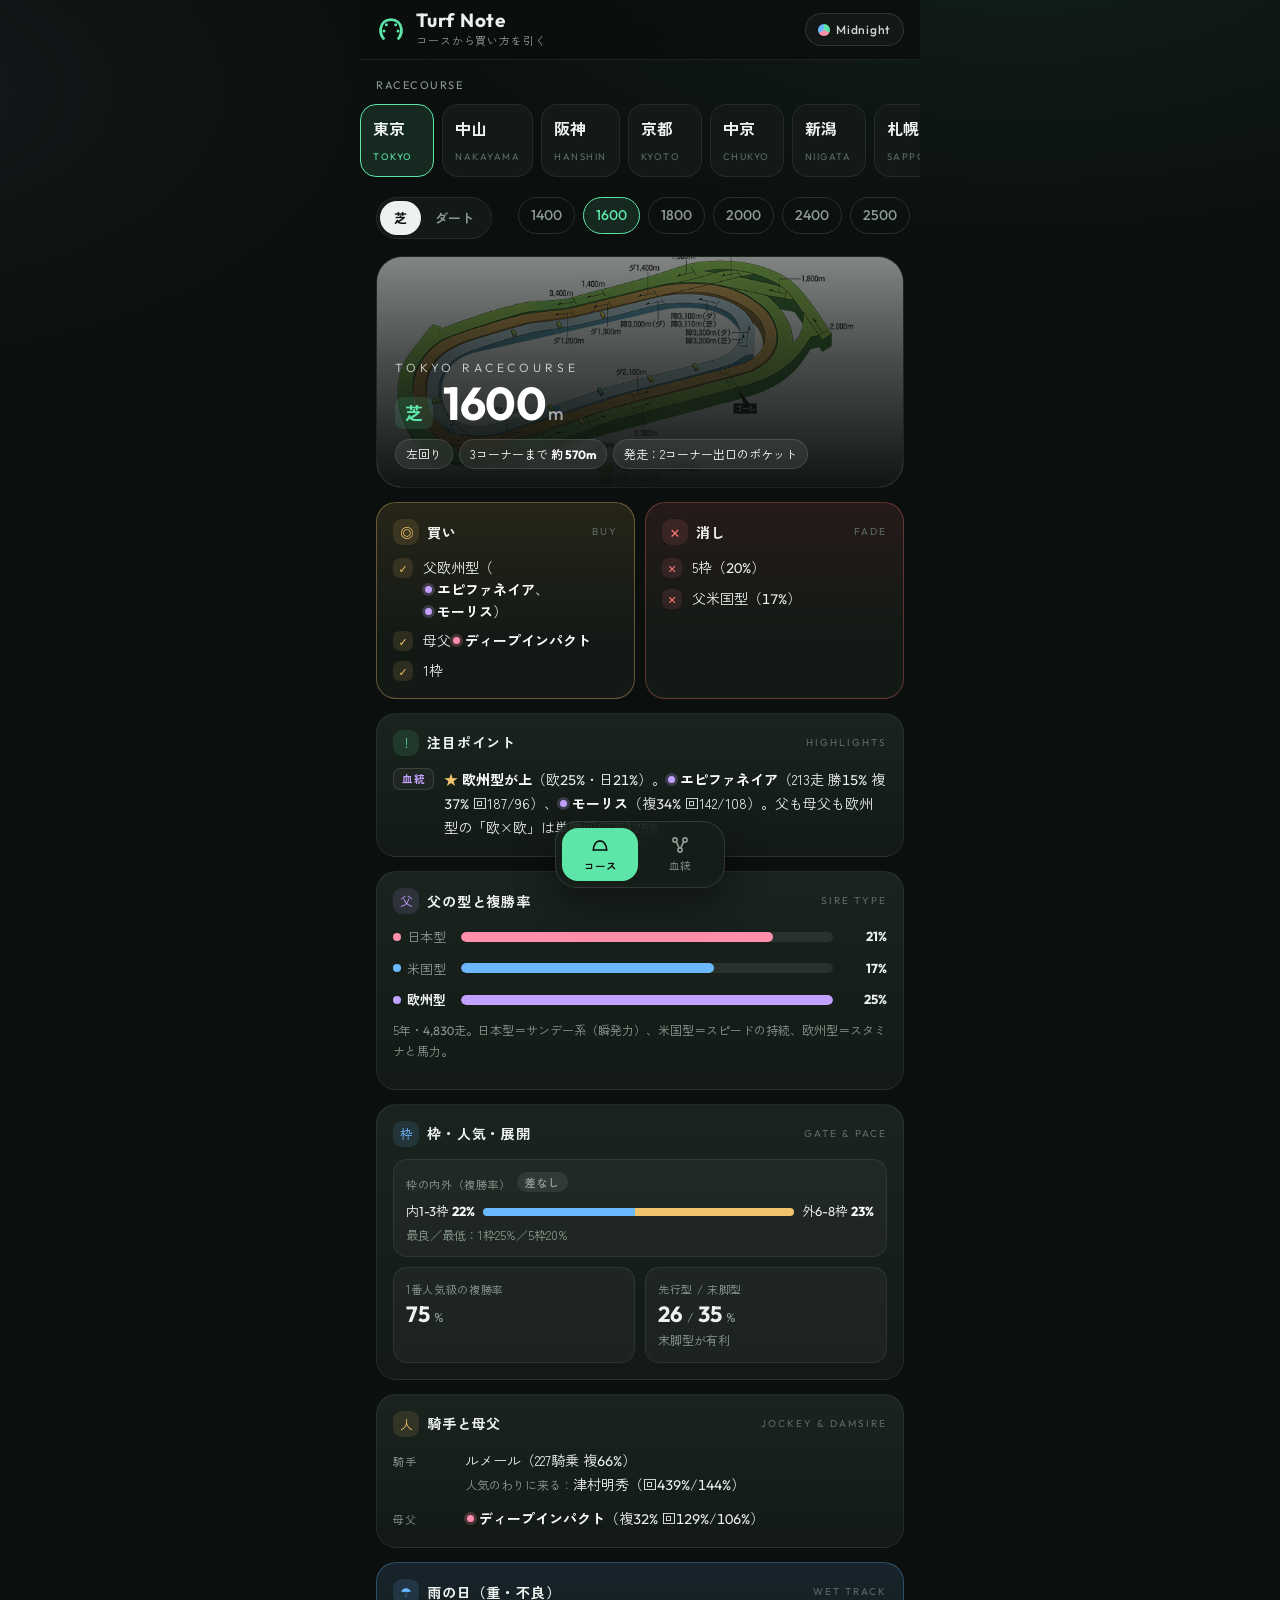
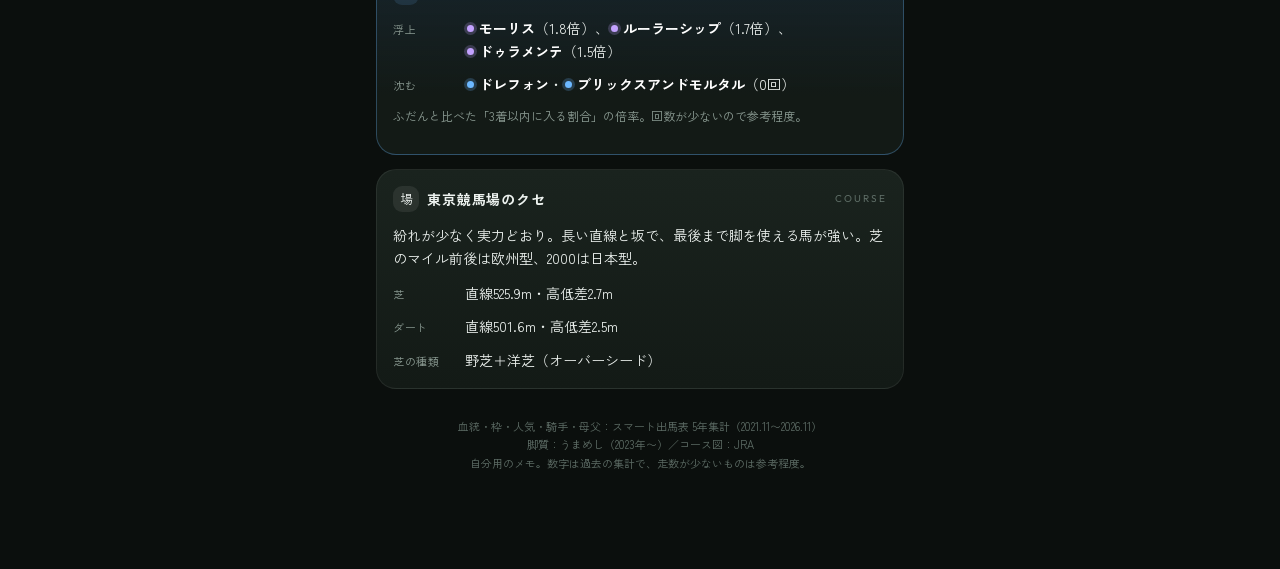
==== index.html @ 0165fbe8 "Turf Note の第1版：コース別の馬券ノート（PWA）と調査データ Co-Authored-By: Claude Opus 5.5 <noreply@anthropic.com>" ====
<!doctype html>
<html lang="ja">
<head>
  <meta charset="utf-8">
  <meta name="viewport" content="width=device-width, initial-scale=1, viewport-fit=cover">
  <title>Turf Note</title>
  <meta name="description" content="コースを選ぶと、馬券の買い・消し条件と血統・枠の傾向がわかる自分用ノート">
  <meta name="theme-color" content="#0b0f0d">
  <meta name="apple-mobile-web-app-capable" content="yes">
  <meta name="apple-mobile-web-app-status-bar-style" content="black-translucent">
  <meta name="apple-mobile-web-app-title" content="Turf Note">
  <link rel="manifest" href="manifest.webmanifest">
  <link rel="icon" href="icon.svg" type="image/svg+xml">
  <link rel="apple-touch-icon" href="icon-192.png">
  <link rel="preconnect" href="https://fonts.googleapis.com">
  <link rel="preconnect" href="https://fonts.gstatic.com" crossorigin>
  <link href="https://fonts.googleapis.com/css2?family=Outfit:wght@300;500;700&family=Zen+Kaku+Gothic+New:wght@400;500;700&display=swap" rel="stylesheet">
  <link rel="stylesheet" href="style.css">
</head>
<body>
  <div class="app">
    <header class="topbar">
      <div class="brand">
        <svg class="brand-mark" viewBox="0 0 32 32" aria-hidden="true"><path d="M8 25c-2.5-3-3.5-6.5-3-10.5C5.8 8.6 10.3 5 16 5s10.2 3.6 11 9.5c.5 4-.5 7.5-3 10.5" fill="none" stroke="currentColor" stroke-width="3" stroke-linecap="round"/><circle cx="8.5" cy="17" r="1.6" fill="currentColor"/><circle cx="23.5" cy="17" r="1.6" fill="currentColor"/><circle cx="11" cy="10.5" r="1.6" fill="currentColor"/><circle cx="21" cy="10.5" r="1.6" fill="currentColor"/></svg>
        <div>
          <div class="brand-name">Turf Note</div>
          <div class="brand-sub">コースから買い方を引く</div>
        </div>
        <button id="skin" class="skin-btn" aria-label="デザインを切り替える"><i></i><span>Midnight</span></button>
      </div>
    </header>

    <main id="view"></main>

    <nav class="tabbar" aria-label="メニュー">
      <button class="tab is-active" data-tab="course"><svg viewBox="0 0 24 24"><path d="M4 18c0-6 3.6-11 8-11s8 5 8 11" fill="none" stroke="currentColor" stroke-width="2" stroke-linecap="round"/><path d="M4 18h16" stroke="currentColor" stroke-width="2" stroke-linecap="round"/></svg><span>コース</span></button>
      <button class="tab" data-tab="blood"><svg viewBox="0 0 24 24"><circle cx="6" cy="6" r="2.5" fill="none" stroke="currentColor" stroke-width="2"/><circle cx="18" cy="6" r="2.5" fill="none" stroke="currentColor" stroke-width="2"/><circle cx="12" cy="18" r="2.5" fill="none" stroke="currentColor" stroke-width="2"/><path d="M7.5 8l3.5 7.5M16.5 8L13 15.5" stroke="currentColor" stroke-width="2" stroke-linecap="round"/></svg><span>血統</span></button>
    </nav>
  </div>

  <script src="data.js"></script>
  <script src="app.js"></script>
</body>
</html>
---- style.css ----
/* Turf Note — 3つのスキン（Midnight / Daylight / Paddock）を data-skin で切り替える */
:root {
  /* Midnight（既定）：夜の芝。暗い緑の地にミント */
  --bg: #0b0f0d;
  --glow1: rgba(94, 230, 168, 0.08);
  --glow2: rgba(195, 162, 255, 0.06);
  --surface: #131a16;
  --surface2: #1a231e;
  --line: rgba(255, 255, 255, 0.07);
  --line2: rgba(255, 255, 255, 0.12);
  --glass: rgba(255, 255, 255, 0.04);
  --glass2: rgba(255, 255, 255, 0.08);
  --text: #edf2ef;
  --text2: #cfd8d3;
  --strong: #ffffff;
  --muted: #8b9b93;
  --faint: #5d6c65;
  --accent: #5ee6a8;
  --on-accent: #0b0f0d;
  --accent-soft: rgba(94, 230, 168, 0.12);
  --gold: #f2c46d;
  --gold-soft: rgba(242, 196, 109, 0.12);
  --red: #ff7b7b;
  --red-soft: rgba(255, 123, 123, 0.11);
  --jp: #ff8fab;
  --us: #6cb8ff;
  --us-soft: rgba(108, 184, 255, 0.13);
  --eu: #c3a2ff;
  --eu-soft: rgba(195, 162, 255, 0.13);
  --dirt: #e9c99a;
  --dirt-soft: rgba(233, 201, 154, 0.18);
  --bar: rgba(11, 15, 13, 0.86);
  --tabbar: rgba(22, 30, 26, 0.84);
  --hero-ground: #0d1611;
  --hero-fade-0: rgba(11, 15, 13, 0.12);
  --hero-fade-1: rgba(11, 15, 13, 0.55);
  --hero-fade-2: rgba(11, 15, 13, 0.96);
  --hero-text: #ffffff;
  --hero-img-opacity: 0.55;
  --shadow: 0 12px 40px rgba(0, 0, 0, 0.45);
  --radius: 20px;
  --font: "Zen Kaku Gothic New", system-ui, -apple-system, "Hiragino Sans", sans-serif;
  --num: "Outfit", "Zen Kaku Gothic New", sans-serif;
  --display: "Outfit", "Zen Kaku Gothic New", sans-serif;
  --safe-b: env(safe-area-inset-bottom, 0px);
  color-scheme: dark;
}

/* Daylight：昼の競馬場。白い地に深い芝の緑 */
:root[data-skin="daylight"] {
  --bg: #eef2ee;
  --glow1: rgba(15, 138, 95, 0.10);
  --glow2: rgba(40, 90, 200, 0.06);
  --surface: #ffffff;
  --surface2: #ffffff;
  --line: rgba(16, 40, 28, 0.08);
  --line2: rgba(16, 40, 28, 0.16);
  --glass: rgba(16, 40, 28, 0.035);
  --glass2: rgba(16, 40, 28, 0.07);
  --text: #15241c;
  --text2: #33463c;
  --strong: #0a1610;
  --muted: #5f7268;
  --faint: #8a9a91;
  --accent: #0f8a5f;
  --on-accent: #ffffff;
  --accent-soft: rgba(15, 138, 95, 0.10);
  --gold: #a8741a;
  --gold-soft: rgba(201, 146, 40, 0.13);
  --red: #c8423f;
  --red-soft: rgba(200, 66, 63, 0.09);
  --jp: #d94a78;
  --us: #2b74c9;
  --us-soft: rgba(43, 116, 201, 0.10);
  --eu: #7c55d6;
  --eu-soft: rgba(124, 85, 214, 0.10);
  --dirt: #9a6a2e;
  --dirt-soft: rgba(154, 106, 46, 0.12);
  --bar: rgba(238, 242, 238, 0.88);
  --tabbar: rgba(255, 255, 255, 0.9);
  --hero-ground: #dfe9e2;
  --hero-fade-0: rgba(255, 255, 255, 0.0);
  --hero-fade-1: rgba(255, 255, 255, 0.35);
  --hero-fade-2: rgba(255, 255, 255, 0.96);
  --hero-text: #0a1610;
  --hero-img-opacity: 0.9;
  --shadow: 0 10px 30px rgba(16, 40, 28, 0.14);
  color-scheme: light;
}

/* Paddock：勝負服。濃紺の地に黄色、角を立てた番組表風 */
:root[data-skin="paddock"] {
  --bg: #0c1330;
  --glow1: rgba(255, 210, 63, 0.10);
  --glow2: rgba(255, 77, 109, 0.08);
  --surface: #121b40;
  --surface2: #17224d;
  --line: rgba(255, 255, 255, 0.09);
  --line2: rgba(255, 255, 255, 0.16);
  --glass: rgba(255, 255, 255, 0.05);
  --glass2: rgba(255, 255, 255, 0.09);
  --text: #f3f5ff;
  --text2: #d3d9f5;
  --strong: #ffffff;
  --muted: #9aa6d6;
  --faint: #6a76a8;
  --accent: #ffd23f;
  --on-accent: #0c1330;
  --accent-soft: rgba(255, 210, 63, 0.14);
  --gold: #ffd23f;
  --gold-soft: rgba(255, 210, 63, 0.14);
  --red: #ff5c7a;
  --red-soft: rgba(255, 92, 122, 0.14);
  --jp: #ff7aa2;
  --us: #59c3ff;
  --us-soft: rgba(89, 195, 255, 0.14);
  --eu: #b99bff;
  --eu-soft: rgba(185, 155, 255, 0.14);
  --dirt: #ffb86b;
  --dirt-soft: rgba(255, 184, 107, 0.16);
  --bar: rgba(12, 19, 48, 0.88);
  --tabbar: rgba(18, 27, 64, 0.9);
  --hero-ground: #0e1a45;
  --hero-fade-0: rgba(12, 19, 48, 0.15);
  --hero-fade-1: rgba(12, 19, 48, 0.55);
  --hero-fade-2: rgba(12, 19, 48, 0.97);
  --hero-text: #ffffff;
  --hero-img-opacity: 0.5;
  --radius: 8px;
  --display: "Outfit", "Zen Kaku Gothic New", sans-serif;
  color-scheme: dark;
}

* { box-sizing: border-box; }
html, body { margin: 0; }
body {
  background:
    radial-gradient(1200px 600px at 80% -10%, var(--glow1), transparent 60%),
    radial-gradient(900px 500px at -10% 10%, var(--glow2), transparent 60%),
    var(--bg);
  background-attachment: fixed;
  color: var(--text);
  font-family: var(--font);
  font-size: 15px;
  line-height: 1.65;
  -webkit-font-smoothing: antialiased;
  -webkit-tap-highlight-color: transparent;
  transition: background-color .3s, color .3s;
}
button { font: inherit; color: inherit; background: none; border: 0; cursor: pointer; }
button:focus-visible { outline: 2px solid var(--accent); outline-offset: 2px; }
b, strong { font-weight: 700; color: var(--strong); }
.num { font-family: var(--num); font-feature-settings: "tnum"; }

.app {
  max-width: 560px; margin: 0 auto; min-height: 100vh;
  padding-left: max(16px, env(safe-area-inset-left, 0px));
  padding-right: max(16px, env(safe-area-inset-right, 0px));
  padding-bottom: calc(96px + var(--safe-b));
}

/* ---------- top bar ---------- */
.topbar {
  position: sticky; top: env(safe-area-inset-top, 0px); z-index: 20;
  margin: 0 calc(-1 * max(16px, env(safe-area-inset-left, 0px))); padding: 10px max(16px, env(safe-area-inset-right, 0px)) 10px max(16px, env(safe-area-inset-left, 0px));
  background: var(--bar);
  backdrop-filter: blur(14px); -webkit-backdrop-filter: blur(14px);
  border-bottom: 1px solid var(--line);
}
.brand { display: flex; align-items: center; gap: 10px; }
.brand-mark { width: 30px; height: 30px; color: var(--accent); flex: 0 0 auto; }
.brand-name { font-family: var(--display); font-weight: 700; font-size: 19px; letter-spacing: 0.04em; line-height: 1.1; }
.brand-sub { font-size: 11px; color: var(--muted); letter-spacing: 0.08em; }
.skin-btn {
  margin-left: auto; display: inline-flex; align-items: center; gap: 6px;
  font-family: var(--num); font-size: 12px; font-weight: 500; letter-spacing: .06em;
  padding: 6px 12px; border-radius: 999px; border: 1px solid var(--line2); color: var(--text2); background: var(--glass);
}
.skin-btn i { width: 12px; height: 12px; border-radius: 50%; background: conic-gradient(var(--accent) 0 33%, var(--jp) 0 66%, var(--us) 0); }

/* ---------- selectors ---------- */
.picker { padding-top: 16px; }
.label-sm { font-size: 11px; letter-spacing: 0.14em; color: var(--muted); margin: 0 0 8px; font-family: var(--num); text-transform: uppercase; }
.scroller { display: flex; gap: 8px; overflow-x: auto; scrollbar-width: none; margin: 0 -16px; padding: 2px 16px 6px; scroll-snap-type: x proximity; }
.scroller::-webkit-scrollbar { display: none; }
.venue {
  flex: 0 0 auto; scroll-snap-align: start;
  min-width: 74px; padding: 10px 12px; border-radius: calc(var(--radius) - 4px);
  background: var(--surface); border: 1px solid var(--line);
  text-align: left; transition: transform .15s, background .2s, border-color .2s;
}
.venue:active { transform: scale(0.97); }
.venue .v-jp { font-weight: 700; font-size: 16px; display: block; }
.venue .v-en { font-family: var(--num); font-size: 9.5px; letter-spacing: 0.16em; color: var(--faint); }
.venue.is-active { background: var(--accent-soft); border-color: var(--accent); }
.venue.is-active .v-en { color: var(--accent); }

.row2 { display: flex; gap: 10px; align-items: center; margin-top: 12px; }
.seg { display: inline-flex; background: var(--surface); border: 1px solid var(--line); border-radius: 999px; padding: 3px; flex: 0 0 auto; }
.seg button { padding: 6px 14px; border-radius: 999px; font-size: 13px; font-weight: 700; color: var(--muted); transition: all .2s; }
.seg button.is-active { background: var(--text); color: var(--bg); }
.seg button[data-s="ダート"].is-active { background: var(--dirt); color: var(--bg); }
.dists { flex: 1; min-width: 0; margin: 0 -16px 0 0; padding-right: 16px; }
.dist {
  flex: 0 0 auto; padding: 6px 12px; border-radius: 999px; font-family: var(--num); font-weight: 500; font-size: 14px;
  border: 1px solid var(--line2); color: var(--muted); transition: all .2s;
}
.dist small { font-family: var(--font); font-size: 10px; margin-left: 2px; }
.dist.is-active { border-color: var(--accent); color: var(--accent); background: var(--accent-soft); }

/* ---------- hero ---------- */
.hero {
  position: relative; margin-top: 16px; border-radius: calc(var(--radius) + 6px); overflow: hidden; min-height: 230px;
  background: var(--hero-ground); border: 1px solid var(--line);
  isolation: isolate; color: var(--hero-text);
}
.hero img { position: absolute; inset: 0; width: 100%; height: 100%; object-fit: cover; opacity: var(--hero-img-opacity); z-index: -2; transform: scale(1.06); }
.hero::after { content: ""; position: absolute; inset: 0; z-index: -1;
  background: linear-gradient(180deg, var(--hero-fade-0) 0%, var(--hero-fade-1) 45%, var(--hero-fade-2) 100%); }
.hero-in { padding: 18px; display: flex; flex-direction: column; min-height: 230px; justify-content: flex-end; }
.hero-en { font-family: var(--num); font-weight: 300; letter-spacing: 0.32em; font-size: 12px; opacity: .8; }
.hero-title { display: flex; align-items: baseline; gap: 10px; margin: 2px 0 10px; }
.hero-title .surf { font-size: 18px; font-weight: 700; padding: 1px 10px; border-radius: 8px; background: var(--accent-soft); color: var(--accent); }
.hero-title .surf.dirt { background: var(--dirt-soft); color: var(--dirt); }
.hero-title .d { font-family: var(--display); font-weight: 700; font-size: 46px; line-height: 1; letter-spacing: -0.01em; }
.hero-title .d small { font-size: 18px; font-weight: 500; margin-left: 2px; opacity: .6; }
.hero-title .tag { font-size: 13px; opacity: .7; }
.pills { display: flex; flex-wrap: wrap; gap: 6px; }
.pill { font-size: 12px; padding: 4px 10px; border-radius: 999px; background: var(--glass2); border: 1px solid var(--line2); backdrop-filter: blur(6px); }
.pill b { font-family: var(--num); }
.pill-turf { background: var(--accent); color: var(--on-accent); border-color: var(--accent); font-weight: 700; }

/* ---------- cards ---------- */
.card { margin-top: 14px; background: linear-gradient(180deg, var(--surface2), var(--surface)); border: 1px solid var(--line); border-radius: var(--radius); padding: 16px; }
.card-h { display: flex; align-items: center; gap: 8px; margin-bottom: 12px; }
.card-h h2 { font-size: 14px; margin: 0; letter-spacing: 0.06em; font-weight: 700; text-wrap: balance; }
.card-h .en { font-family: var(--num); font-size: 10px; letter-spacing: 0.2em; color: var(--faint); margin-left: auto; text-transform: uppercase; }
.ico { width: 26px; height: 26px; border-radius: 9px; display: grid; place-items: center; font-size: 13px; flex: 0 0 auto; background: var(--glass2); }

.bs { display: grid; grid-template-columns: 1fr; gap: 10px; margin-top: 14px; }
.bs .card { margin-top: 0; }
.list { list-style: none; margin: 0; padding: 0; display: grid; gap: 8px; }
.list li { display: flex; gap: 10px; align-items: flex-start; font-size: 14px; line-height: 1.55; min-width: 0; }
.list li .mk { flex: 0 0 auto; width: 20px; height: 20px; border-radius: 7px; display: grid; place-items: center; font-size: 11px; font-weight: 700; margin-top: 1px; }
.buy { border-color: color-mix(in srgb, var(--gold) 35%, transparent); background: linear-gradient(180deg, var(--gold-soft), var(--surface) 70%); }
.buy .ico, .buy .mk { background: var(--gold-soft); color: var(--gold); }
.avoid { border-color: color-mix(in srgb, var(--red) 30%, transparent); background: linear-gradient(180deg, var(--red-soft), var(--surface) 70%); }
.avoid .ico, .avoid .mk { background: var(--red-soft); color: var(--red); }

.points { display: grid; gap: 10px; }
.pt { display: flex; gap: 10px; font-size: 14px; }
.pt > div { min-width: 0; }
.pt .k { flex: 0 0 auto; font-size: 10.5px; font-weight: 700; letter-spacing: .05em; padding: 2px 8px; height: 22px; border-radius: 7px; background: var(--glass); border: 1px solid var(--line2); color: var(--muted); display: inline-flex; align-items: center; }
.pt .k.blood { color: var(--eu); }
.pt .k.waku { color: var(--us); }
.pt .k.style { color: var(--accent); }
.pt .star { color: var(--gold); }

/* type bars */
.types { display: grid; gap: 10px; }
.tbar { display: grid; grid-template-columns: 58px 1fr 44px; align-items: center; gap: 10px; font-size: 13px; }
.tbar .nm { display: flex; align-items: center; gap: 6px; color: var(--muted); }
.tbar .dot { width: 8px; height: 8px; border-radius: 50%; }
.track { height: 10px; border-radius: 99px; background: var(--glass2); overflow: hidden; }
.fill { height: 100%; border-radius: 99px; transform-origin: left; animation: grow .7s cubic-bezier(.2,.8,.2,1) both; }
@keyframes grow { from { transform: scaleX(0.2); } to { transform: scaleX(1); } }
.tbar .v { font-family: var(--num); font-weight: 700; text-align: right; }
.tbar.best .nm { color: var(--text); font-weight: 700; }
.note { font-size: 12px; color: var(--muted); margin-top: 10px; }

/* stat grid */
.stats { display: grid; grid-template-columns: 1fr 1fr; gap: 10px; }
.stat { background: var(--glass); border: 1px solid var(--line); border-radius: calc(var(--radius) - 6px); padding: 12px; min-width: 0; }
.stat .s-l { font-size: 11px; color: var(--muted); letter-spacing: .06em; }
.stat .s-v { font-family: var(--num); font-weight: 700; font-size: 22px; line-height: 1.25; margin-top: 2px; }
.stat .s-v small { font-size: 12px; font-weight: 500; color: var(--muted); font-family: var(--font); margin-left: 4px; }
.stat .s-d { font-size: 12px; color: var(--muted); margin-top: 2px; }
.stat.wide { grid-column: 1 / -1; }
.stat.turfstart { border-color: var(--accent); background: var(--accent-soft); }
.stat.turfstart .s-v { color: var(--accent); }
.duo { display: grid; grid-template-columns: auto 1fr auto; gap: 8px; align-items: center; margin-top: 8px; font-family: var(--num); font-size: 13px; }
.duo .track { height: 8px; position: relative; display: flex; }
.duo .l { background: var(--us); }
.duo .r { background: var(--gold); }
.badge { display: inline-block; font-size: 11px; font-weight: 700; padding: 1px 8px; border-radius: 99px; margin-left: 6px; vertical-align: 2px; font-family: var(--font); }
.badge.good { background: var(--accent-soft); color: var(--accent); }
.badge.warn { background: var(--red-soft); color: var(--red); }
.badge.mid { background: var(--glass2); color: var(--muted); }

.kv { display: grid; gap: 10px; }
.kv .r { display: grid; grid-template-columns: 62px 1fr; gap: 10px; font-size: 14px; }
.kv .r > span:last-child { min-width: 0; }
.kv .r .k { font-size: 11px; color: var(--muted); padding-top: 3px; letter-spacing: .06em; }

/* sire chip */
.sire { font-weight: 700; color: var(--strong); white-space: nowrap; }
.sire::before { content: ""; display: inline-block; vertical-align: 2px; margin: 0 5px 0 2px; width: 7px; height: 7px; border-radius: 50%; background: var(--c, var(--muted)); box-shadow: 0 0 0 3px color-mix(in srgb, var(--c, #888) 22%, transparent); }
.sire.t-日 { --c: var(--jp); }
.sire.t-米 { --c: var(--us); }
.sire.t-欧 { --c: var(--eu); }

.rain { border-color: color-mix(in srgb, var(--us) 30%, transparent); background: linear-gradient(180deg, var(--us-soft), var(--surface) 70%); }
.rain .ico { background: var(--us-soft); color: var(--us); }

.muted { color: var(--muted); }
.small { font-size: 12px; }
.empty { color: var(--muted); font-size: 13px; }

/* blood tab */
.page-h { padding: 22px 0 4px; }
.page-h h1 { font-size: 24px; margin: 0; letter-spacing: .02em; font-family: var(--font); text-wrap: balance; }
.page-h p { color: var(--muted); margin: 4px 0 0; font-size: 13px; }
.typecards { display: grid; gap: 10px; margin-top: 14px; }
.tcard { border-radius: var(--radius); padding: 16px 16px 16px 18px; border: 1px solid var(--line); background: var(--surface); position: relative; overflow: hidden; }
.tcard::before { content: ""; position: absolute; inset: 0 auto 0 0; width: 4px; background: var(--c); }
.tcard h3 { margin: 0; font-size: 17px; display: flex; align-items: baseline; gap: 8px; }
.tcard h3 .en { font-family: var(--num); font-size: 10px; letter-spacing: .2em; color: var(--c); }
.tcard p { margin: 6px 0 10px; font-size: 13.5px; color: var(--text2); }
.chips { display: flex; flex-wrap: wrap; gap: 6px; }
.chip { font-size: 12px; padding: 3px 10px; border-radius: 99px; background: var(--glass); border: 1px solid var(--line2); }
.hg { display: grid; gap: 10px; }
.hg .row { padding: 12px 0; border-top: 1px solid var(--line); }
.hg .row:first-child { border-top: 0; padding-top: 0; }
.hg .row .w { font-size: 12px; color: var(--muted); }

.foot { text-align: center; color: var(--faint); font-size: 11px; margin: 28px 0 0; line-height: 1.7; }

/* ---------- tab bar ---------- */
.tabbar {
  position: fixed; left: 50%; transform: translateX(-50%); bottom: calc(12px + var(--safe-b)); z-index: 30;
  display: flex; gap: 4px; padding: 6px; border-radius: 22px; width: max-content;
  background: var(--tabbar); border: 1px solid var(--line2);
  backdrop-filter: blur(16px); -webkit-backdrop-filter: blur(16px);
  box-shadow: var(--shadow);
}
.tab { display: flex; flex-direction: column; align-items: center; gap: 2px; padding: 7px 16px; min-width: 76px; white-space: nowrap; border-radius: 16px; font-size: 10.5px; color: var(--muted); transition: all .2s; }
.tab svg { width: 20px; height: 20px; }
.tab.is-active { color: var(--on-accent); background: var(--accent); font-weight: 700; }

/* Paddock：番組表のように角を立て、見出しを太い帯にする */
:root[data-skin="paddock"] .card-h h2 { text-transform: none; letter-spacing: .1em; }
:root[data-skin="paddock"] .card { border-left: 3px solid var(--line2); }
:root[data-skin="paddock"] .buy { border-left-color: var(--gold); }
:root[data-skin="paddock"] .avoid { border-left-color: var(--red); }
:root[data-skin="paddock"] .rain { border-left-color: var(--us); }
:root[data-skin="paddock"] .hero-title .d { font-style: italic; }
:root[data-skin="paddock"] .tab, :root[data-skin="paddock"] .tabbar { border-radius: 10px; }
:root[data-skin="paddock"] .seg, :root[data-skin="paddock"] .seg button,
:root[data-skin="paddock"] .dist, :root[data-skin="paddock"] .pill { border-radius: 6px; }

/* Daylight：影を足して紙のカードらしく */
:root[data-skin="daylight"] .card, :root[data-skin="daylight"] .venue, :root[data-skin="daylight"] .tcard { box-shadow: 0 1px 2px rgba(16,40,28,.06), 0 6px 18px rgba(16,40,28,.05); }

.fade { animation: fade .35s ease both; }
@keyframes fade { from { opacity: .4; transform: translateY(6px); } to { opacity: 1; transform: none; } }

@media (min-width: 520px) {
  .bs { grid-template-columns: 1fr 1fr; }
}
@media (prefers-reduced-motion: reduce) {
  * { animation: none !important; transition: none !important; }
}
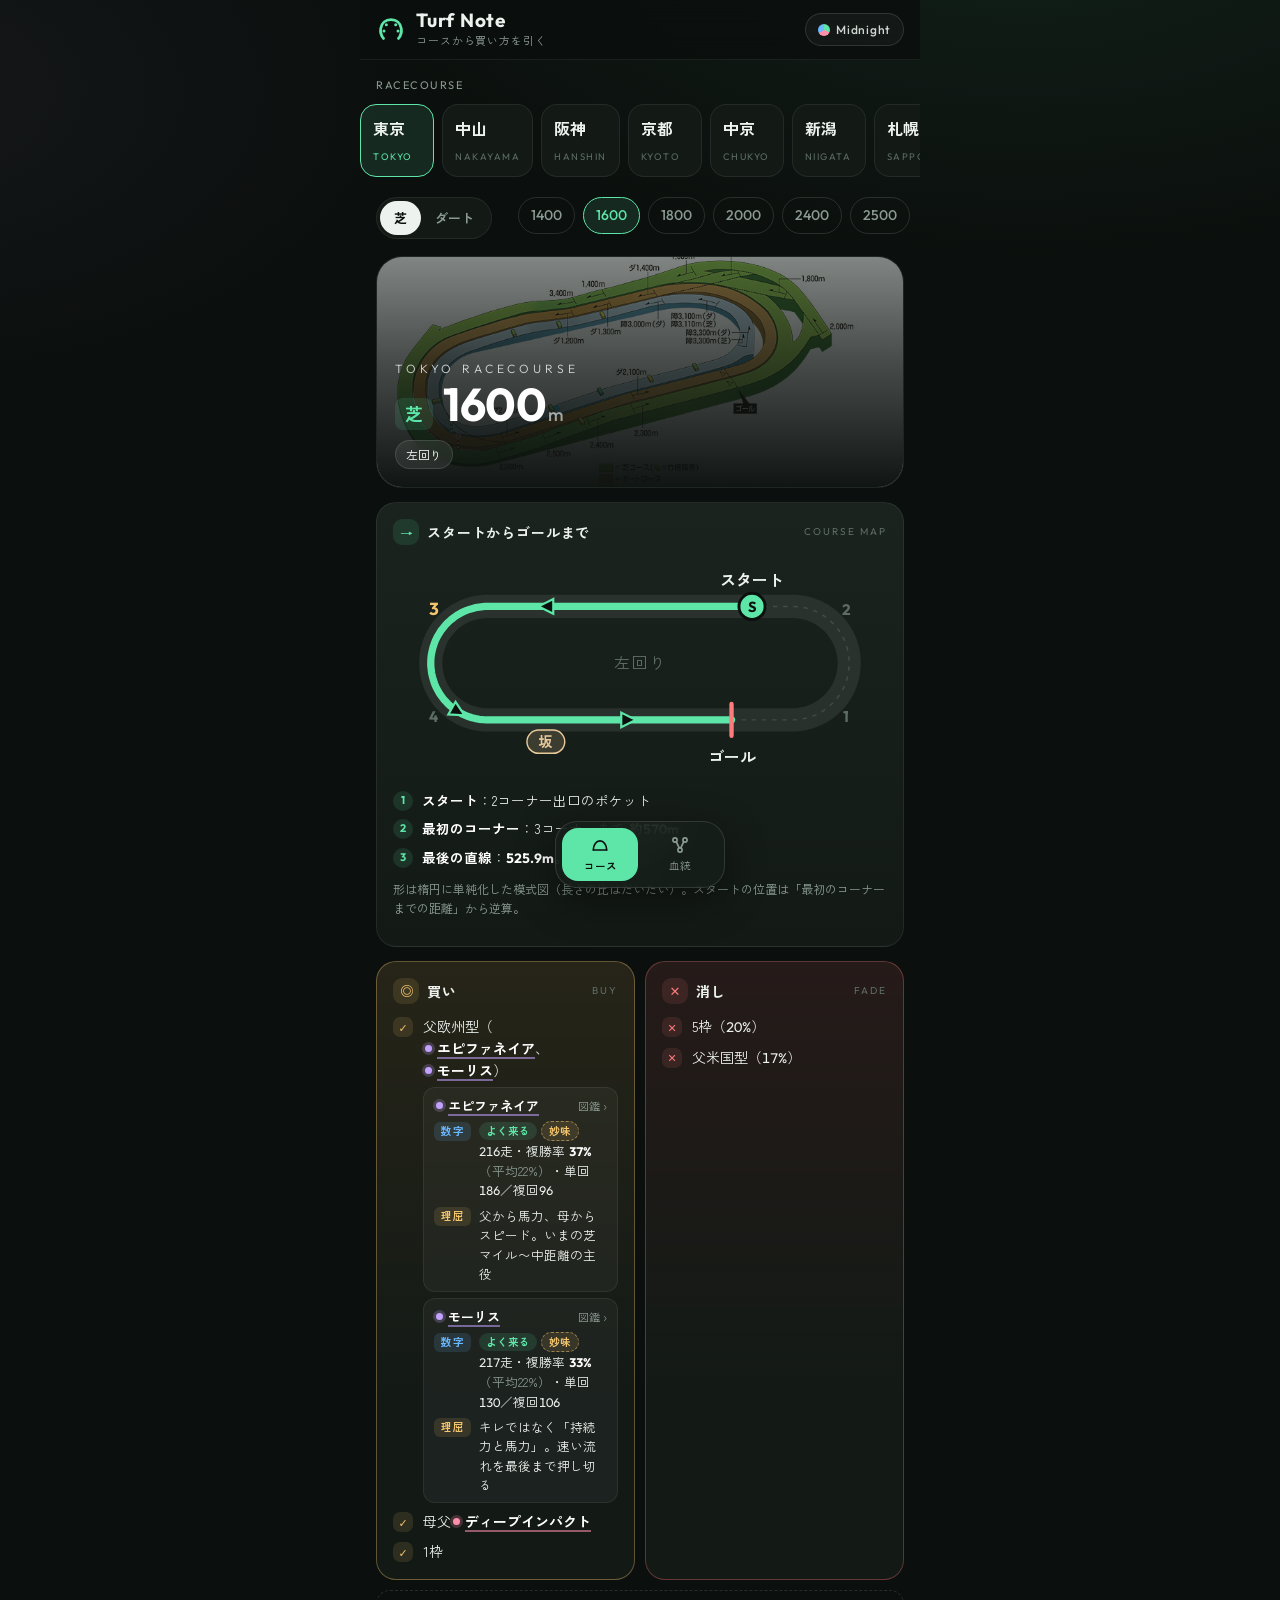
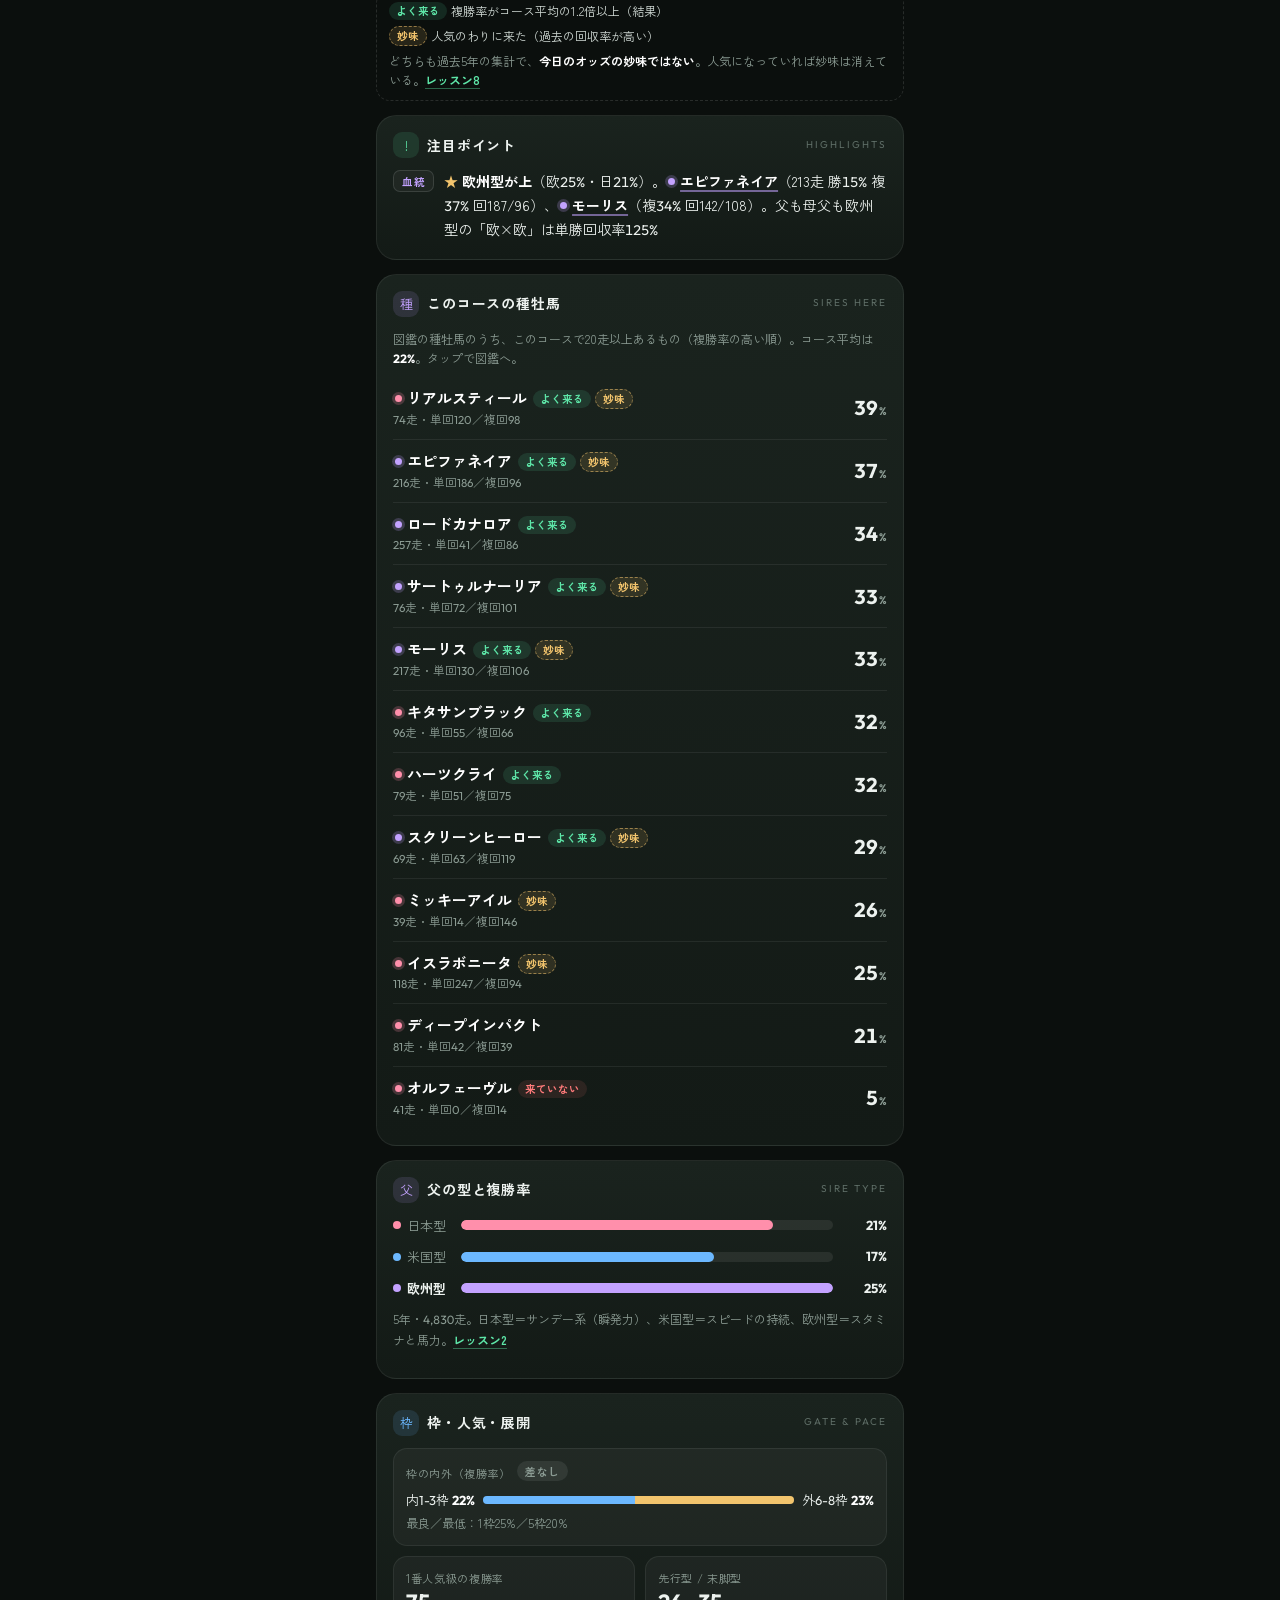
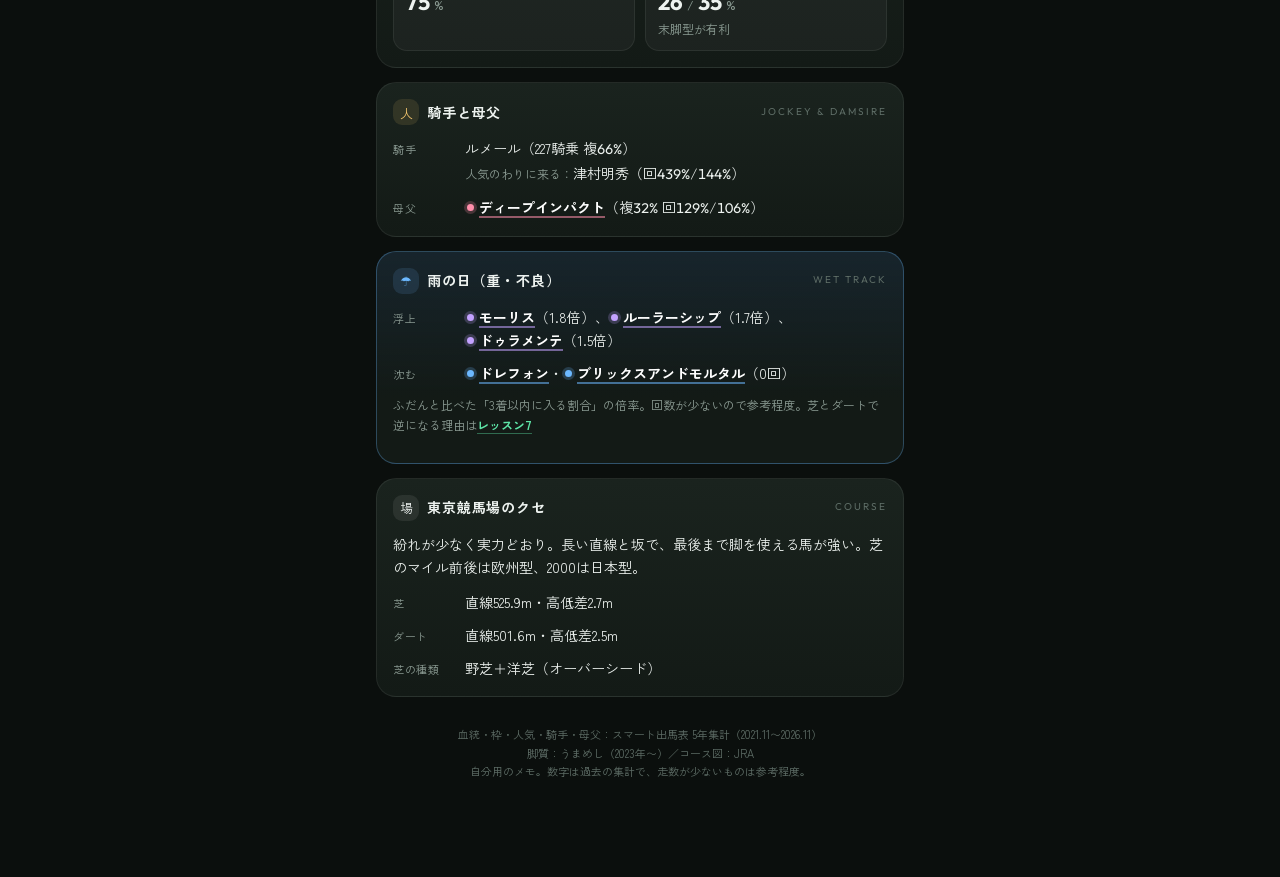
==== commit 02f1890e: "コースの構図図・内回り/外回りの表示・戻るボタンを上の帯へ - コース画面に「スタートからゴールまで」の模式図（スタート、最初のコーナー、最後の直線、坂） - 中山・阪神・京都・新潟の芝に「内」「外」" ====
--- a/index.html
+++ b/index.html
@@ -21,6 +21,7 @@
   <div class="app">
     <header class="topbar">
       <div class="brand">
+        <button id="topback" class="topback" data-back aria-label="前の画面に戻る"><b>‹</b>戻る</button>
         <svg class="brand-mark" viewBox="0 0 32 32" aria-hidden="true"><path d="M8 25c-2.5-3-3.5-6.5-3-10.5C5.8 8.6 10.3 5 16 5s10.2 3.6 11 9.5c.5 4-.5 7.5-3 10.5" fill="none" stroke="currentColor" stroke-width="3" stroke-linecap="round"/><circle cx="8.5" cy="17" r="1.6" fill="currentColor"/><circle cx="23.5" cy="17" r="1.6" fill="currentColor"/><circle cx="11" cy="10.5" r="1.6" fill="currentColor"/><circle cx="21" cy="10.5" r="1.6" fill="currentColor"/></svg>
         <div>
           <div class="brand-name">Turf Note</div>
--- a/style.css
+++ b/style.css
@@ -161,8 +161,11 @@
 
 /* ---------- top bar ---------- */
 .topbar {
-  position: sticky; top: env(safe-area-inset-top, 0px); z-index: 20;
-  margin: 0 calc(-1 * max(16px, env(safe-area-inset-left, 0px))); padding: 10px max(16px, env(safe-area-inset-right, 0px)) 10px max(16px, env(safe-area-inset-left, 0px));
+  /* iPhoneのホーム画面版では画面の一番上（時計の下）まで帯を伸ばす。
+     top をずらすと下の中身に帯が重なって「戻る」が隠れるので、top は0にして余白で逃がす */
+  position: sticky; top: 0; z-index: 20;
+  margin: 0 calc(-1 * max(16px, env(safe-area-inset-left, 0px)));
+  padding: calc(10px + env(safe-area-inset-top, 0px)) max(16px, env(safe-area-inset-right, 0px)) 10px max(16px, env(safe-area-inset-left, 0px));
   background: var(--bar);
   backdrop-filter: blur(14px); -webkit-backdrop-filter: blur(14px);
   border-bottom: 1px solid var(--line);
@@ -325,6 +328,173 @@
 
 .foot { text-align: center; color: var(--faint); font-size: 11px; margin: 28px 0 0; line-height: 1.7; }
 
+/* ---------- 内回り・外回り ---------- */
+.dist small.li, .dist small.lo { display: inline-block; font-size: 9.5px; font-weight: 700; padding: 0 4px; border-radius: 4px; margin-left: 3px; vertical-align: 1px; line-height: 15px; }
+.dist small.li { background: var(--us-soft); color: var(--us); }
+.dist small.lo { background: var(--gold-soft); color: var(--gold); }
+.pill-loop { background: var(--gold); color: var(--on-accent); border-color: var(--gold); font-weight: 700; }
+
+/* ---------- コースの構図 ---------- */
+.cmap { width: 100%; height: auto; display: block; overflow: visible; }
+.cm-track { fill: none; stroke: var(--glass2); stroke-width: 16; stroke-linejoin: round; }
+.cm-rail { fill: none; stroke: var(--line2); stroke-width: 1; stroke-dasharray: 3 4; }
+.cm-run { fill: none; stroke: var(--accent); stroke-width: 5; stroke-linecap: round; stroke-linejoin: round; }
+.cm-arrow { fill: var(--on-accent); stroke: var(--accent); stroke-width: 1.5; }
+.cm-cn { font-family: var(--num); font-size: 10.5px; font-weight: 700; fill: var(--faint); text-anchor: middle; }
+.cm-cn.on { fill: var(--gold); font-size: 12px; }
+.cm-goal { stroke: var(--red); stroke-width: 3; stroke-linecap: round; }
+.cm-start { fill: var(--accent); stroke: var(--bg); stroke-width: 2; }
+.cm-start.turf { fill: var(--gold); }
+.cm-s { font-family: var(--num); font-size: 10px; font-weight: 700; fill: var(--on-accent); text-anchor: middle; }
+.cm-lbl { font-size: 11px; font-weight: 700; fill: var(--text); }
+.cm-dim { font-size: 11px; fill: var(--muted); }
+.cm-mid { font-size: 11px; fill: var(--faint); letter-spacing: .08em; }
+.cm-slope { fill: var(--dirt-soft); stroke: var(--dirt); stroke-width: 1; }
+.cm-st { font-size: 10px; font-weight: 700; fill: var(--dirt); text-anchor: middle; }
+.cm-steps { display: grid; gap: 7px; margin-top: 10px; font-size: 13.5px; }
+.cm-steps .st { display: flex; gap: 9px; align-items: flex-start; line-height: 1.55; }
+.cm-steps .n { flex: 0 0 auto; width: 20px; height: 20px; border-radius: 50%; display: grid; place-items: center; font-family: var(--num); font-size: 11px; font-weight: 700; background: var(--accent-soft); color: var(--accent); margin-top: 1px; }
+.cm-steps .lab { margin-left: 6px; }
+
+/* ---------- links ---------- */
+a { color: inherit; text-decoration: none; }
+a.sire { text-decoration: underline; text-decoration-color: color-mix(in srgb, var(--c, var(--muted)) 55%, transparent); text-underline-offset: 3px; text-decoration-thickness: 1.5px; }
+.term { color: var(--accent); font-weight: 700; text-decoration: underline; text-decoration-color: color-mix(in srgb, var(--accent) 40%, transparent); text-underline-offset: 3px; }
+.chev { color: var(--faint); font-size: 18px; line-height: 1; flex: 0 0 auto; }
+
+/* ---------- 数字（事実）と理屈（解釈）のしるし ---------- */
+.tg { flex: 0 0 auto; display: inline-flex; align-items: center; height: 19px; padding: 0 7px; border-radius: 6px; font-size: 10.5px; font-weight: 700; letter-spacing: .06em; }
+.tg.f { background: var(--us-soft); color: var(--us); }
+.tg.w { background: var(--gold-soft); color: var(--gold); }
+.tg.big { height: 24px; padding: 0 9px; font-size: 12px; }
+.lab { display: inline-block; font-size: 10.5px; font-weight: 700; padding: 0 7px; border-radius: 99px; margin-right: 4px; line-height: 18px; vertical-align: 1px; white-space: nowrap; }
+.lab.good { background: var(--accent-soft); color: var(--accent); }
+.lab.value { background: var(--gold-soft); color: var(--gold); border: 1px dashed color-mix(in srgb, var(--gold) 55%, transparent); }
+.lab.weak { background: var(--red-soft); color: var(--red); }
+
+/* 買い・消しの中の種牡馬メモ */
+.li-b { min-width: 0; flex: 1; display: grid; gap: 6px; }
+.sn { border-radius: 12px; background: var(--glass); border: 1px solid var(--line); padding: 8px 10px; display: grid; gap: 5px; font-size: 12.5px; line-height: 1.5; }
+.sn-n { display: flex; align-items: center; justify-content: space-between; font-size: 13px; }
+.sn-go { font-size: 11px; color: var(--muted); }
+.sn-l { display: flex; gap: 8px; align-items: flex-start; font-size: 12.5px; line-height: 1.55; }
+.sn-l .tg { margin-top: 1px; }
+.sn-l > span:last-child { min-width: 0; }
+.legend { margin-top: 10px; padding: 10px 12px; border-radius: 14px; border: 1px dashed var(--line2); font-size: 12px; display: grid; gap: 5px; color: var(--text2); }
+
+/* このコースの種牡馬 */
+.srows { display: grid; }
+.srow { display: grid; grid-template-columns: 1fr auto; column-gap: 10px; padding: 9px 0; border-top: 1px solid var(--line); }
+.srow:first-child { border-top: 0; }
+.srow-n { display: flex; flex-wrap: wrap; align-items: center; gap: 4px 6px; min-width: 0; }
+.srow-p { grid-row: span 2; align-self: center; font-weight: 700; font-size: 20px; }
+.srow-p small, .crow-p small { font-size: 11px; color: var(--muted); margin-left: 1px; }
+.srow-d { font-size: 11.5px; color: var(--muted); font-family: var(--num); }
+
+/* ---------- 血統ホーム ---------- */
+.lrows { display: grid; }
+.lrow { display: flex; align-items: center; gap: 12px; padding: 11px 0; border-top: 1px solid var(--line); }
+.lrow:first-child { border-top: 0; padding-top: 2px; }
+.lrow .ln { font-size: 20px; font-weight: 300; color: var(--accent); width: 28px; flex: 0 0 auto; }
+.lrow .lt { display: grid; min-width: 0; flex: 1; }
+.lrow .lt b { font-size: 15px; }
+.lrow .lt span { font-size: 12px; color: var(--muted); line-height: 1.5; }
+.zseg { margin-bottom: 6px; display: flex; width: max-content; max-width: 100%; }
+.zgroup { margin-top: 14px; padding-left: 12px; border-left: 3px solid var(--c); }
+.zhead h3 { margin: 0; font-size: 17px; display: flex; align-items: baseline; gap: 8px; }
+.zhead h3 .en { font-family: var(--num); font-size: 10px; letter-spacing: .2em; color: var(--c); }
+.zhead p { margin: 2px 0 6px; font-size: 12px; color: var(--muted); }
+.zline { font-size: 10.5px; font-weight: 700; color: var(--c); letter-spacing: .08em; margin: 10px 0 2px; }
+.zrow { display: grid; grid-template-columns: 1fr auto; column-gap: 8px; padding: 8px 0; border-top: 1px solid var(--line); }
+.zrow .zn { font-weight: 700; font-size: 14.5px; }
+.zrow .zt { grid-column: 1; font-size: 12px; color: var(--muted); line-height: 1.5; overflow: hidden; display: -webkit-box; -webkit-line-clamp: 2; -webkit-box-orient: vertical; }
+.zrow .chev { grid-column: 2; grid-row: 1 / span 2; align-self: center; }
+
+/* ---------- 図鑑のページ ---------- */
+.topback { display: none; flex: 0 0 auto; align-items: center; gap: 2px; height: 34px; padding: 0 14px 0 10px; border-radius: 999px; border: 1px solid var(--line2); background: var(--glass2); font-size: 14px; font-weight: 700; color: var(--text); }
+.topback b { font-size: 20px; line-height: 1; margin-top: -2px; color: var(--accent); }
+.topbar.sub .topback { display: inline-flex; }
+.topbar.sub .brand-mark, .topbar.sub .brand-sub { display: none; }
+.topbar.sub .brand-name { font-size: 16px; }
+.shero { margin-top: 12px; border-radius: calc(var(--radius) + 6px); padding: 20px 18px 18px; border: 1px solid var(--line); position: relative; overflow: hidden;
+  background: radial-gradient(500px 220px at 100% 0%, color-mix(in srgb, var(--c) 22%, transparent), transparent 70%), linear-gradient(180deg, var(--surface2), var(--surface)); }
+.shero::before { content: ""; position: absolute; inset: 0 auto 0 0; width: 4px; background: var(--c); }
+.shero-en { font-family: var(--num); font-size: 10.5px; letter-spacing: .28em; color: var(--c); }
+.shero h1 { margin: 2px 0 10px; font-size: 28px; line-height: 1.25; letter-spacing: .02em; text-wrap: balance; }
+.shero .pill { background: var(--glass); }
+.shero .ptype { border-color: var(--c); color: var(--c); font-weight: 700; }
+.tagline { margin: 12px 0 0; font-size: 16px; font-weight: 700; line-height: 1.6; color: var(--strong); text-wrap: pretty; }
+.tree { display: grid; gap: 0; }
+.tree .tr { display: grid; grid-template-columns: 62px 1fr; gap: 10px; padding: 8px 0; border-top: 1px solid var(--line); font-size: 14px; align-items: center; }
+.tree .tr:first-child { border-top: 0; padding-top: 0; }
+.tree .k { font-size: 11px; color: var(--muted); letter-spacing: .06em; }
+.tree .me { background: var(--accent-soft); margin: 0 -10px; padding: 8px 10px; border-radius: 10px; border-top-color: transparent; }
+.tree .me + .tr { border-top-color: transparent; }
+.tree .chip { font-weight: 700; }
+.tree .dam { margin-top: 4px; border-top-style: dashed; }
+.ip { border-color: color-mix(in srgb, var(--gold) 28%, transparent); }
+.fx { border-color: color-mix(in srgb, var(--us) 28%, transparent); }
+.desc { margin: 0 0 10px; font-size: 14px; color: var(--text2); }
+.sub { margin: 14px 0 8px; font-size: 12px; letter-spacing: .1em; color: var(--muted); }
+.sub.good { color: var(--accent); }
+.sub.bad { color: var(--red); }
+.rs { padding: 10px 12px; border-radius: 12px; background: var(--glass); border: 1px solid var(--line); margin-bottom: 8px; display: grid; gap: 6px; }
+.rs-c { font-weight: 700; font-size: 14px; }
+.rs-w { display: flex; gap: 8px; align-items: flex-start; font-size: 13.5px; color: var(--text2); line-height: 1.6; }
+.rs-w .tg { margin-top: 2px; }
+.bbands { display: grid; gap: 10px; }
+.bband { display: grid; grid-template-columns: 92px 1fr 40px; column-gap: 8px; align-items: center; font-size: 12.5px; }
+.bband .bn { color: var(--muted); font-size: 12px; }
+.btrack { position: relative; height: 10px; border-radius: 99px; background: var(--glass2); }
+.bfill { height: 100%; border-radius: 99px; background: var(--muted); transform-origin: left; animation: grow .7s cubic-bezier(.2,.8,.2,1) both; }
+.bavg { position: absolute; top: -3px; bottom: -3px; width: 2px; margin-left: -1px; background: var(--text); opacity: .7; border-radius: 2px; }
+.bband.hi .bfill { background: var(--accent); }
+.bband.lo .bfill { background: var(--red); }
+.bband .bv { font-weight: 700; text-align: right; }
+.bband .bd { grid-column: 2 / -1; font-size: 11px; color: var(--faint); font-family: var(--num); }
+.hi-t { color: var(--accent); font-weight: 700; }
+.lo-t { color: var(--red); font-weight: 700; }
+.crows { display: grid; }
+.crow { display: grid; grid-template-columns: 1fr auto; column-gap: 10px; padding: 8px 0; border-top: 1px solid var(--line); }
+.crow:first-child { border-top: 0; }
+.crow-k { font-weight: 700; font-size: 14px; display: flex; flex-wrap: wrap; gap: 4px 8px; align-items: center; }
+.crow-l { display: inline-flex; }
+.crow-p { grid-row: span 2; align-self: center; font-weight: 700; font-size: 20px; }
+.crow-d { font-size: 11.5px; color: var(--muted); font-family: var(--num); }
+.wrow { display: grid; grid-template-columns: 40px 1fr; gap: 8px; align-items: start; margin-top: 6px; }
+.wrow .k { font-size: 11px; font-weight: 700; padding-top: 5px; }
+.wrow .k.up { color: var(--accent); }
+.wrow .k.down { color: var(--red); }
+.wchips { display: flex; flex-wrap: wrap; gap: 6px; }
+.wchip { font-size: 12px; padding: 3px 10px; border-radius: 99px; background: var(--glass); border: 1px solid var(--line2); }
+
+/* ---------- レッスンのページ ---------- */
+.lhero { padding: 16px 2px 4px; }
+.lnum { font-size: 12px; letter-spacing: .24em; color: var(--accent); font-weight: 500; display: flex; gap: 10px; align-items: baseline; }
+.lnum span { font-size: 10.5px; letter-spacing: .14em; color: var(--faint); font-weight: 300; }
+.lhero h1 { margin: 4px 0 6px; font-size: 26px; line-height: 1.3; text-wrap: balance; }
+.lhero p { margin: 0; color: var(--text2); font-size: 14px; }
+.lbody { font-size: 15px; line-height: 1.85; }
+.lbody p { margin: 0 0 12px; }
+.lbody p:last-child { margin-bottom: 0; }
+.lh { font-size: 15.5px; margin: 20px 0 8px; padding-left: 10px; border-left: 3px solid var(--accent); line-height: 1.4; }
+.lbody > .lh:first-child { margin-top: 0; }
+.lul { margin: 0 0 12px; padding-left: 1.2em; }
+.lul li { margin: 3px 0; }
+.lul li.sub { margin-left: 1.1em; font-size: 14px; color: var(--text2); list-style: circle; }
+.exs { display: grid; gap: 8px; }
+.ex { display: grid; gap: 3px; padding: 10px 12px; border-radius: 12px; background: var(--glass); border: 1px solid var(--line); font-size: 13.5px; line-height: 1.6; }
+.ex-k { display: flex; justify-content: space-between; align-items: center; font-weight: 700; font-size: 12px; color: var(--accent); letter-spacing: .04em; }
+.lnav { display: grid; grid-template-columns: 1fr 1fr; gap: 10px; margin-top: 14px; }
+.lnav a { display: grid; padding: 12px 14px; border-radius: 14px; border: 1px solid var(--line2); background: var(--surface); font-size: 13px; font-weight: 700; line-height: 1.4; }
+.lnav a span { font-family: var(--num); font-size: 11px; color: var(--accent); font-weight: 500; }
+.lnav .lnext { text-align: right; }
+
+:root[data-skin="paddock"] .shero, :root[data-skin="paddock"] .lnav a, :root[data-skin="paddock"] .topback { border-radius: 8px; }
+:root[data-skin="paddock"] .fx { border-left-color: var(--us); }
+:root[data-skin="paddock"] .ip { border-left-color: var(--gold); }
+:root[data-skin="daylight"] .shero, :root[data-skin="daylight"] .lnav a { box-shadow: 0 1px 2px rgba(16,40,28,.06), 0 6px 18px rgba(16,40,28,.05); }
+
 /* ---------- tab bar ---------- */
 .tabbar {
   position: fixed; left: 50%; transform: translateX(-50%); bottom: calc(12px + var(--safe-b)); z-index: 30;
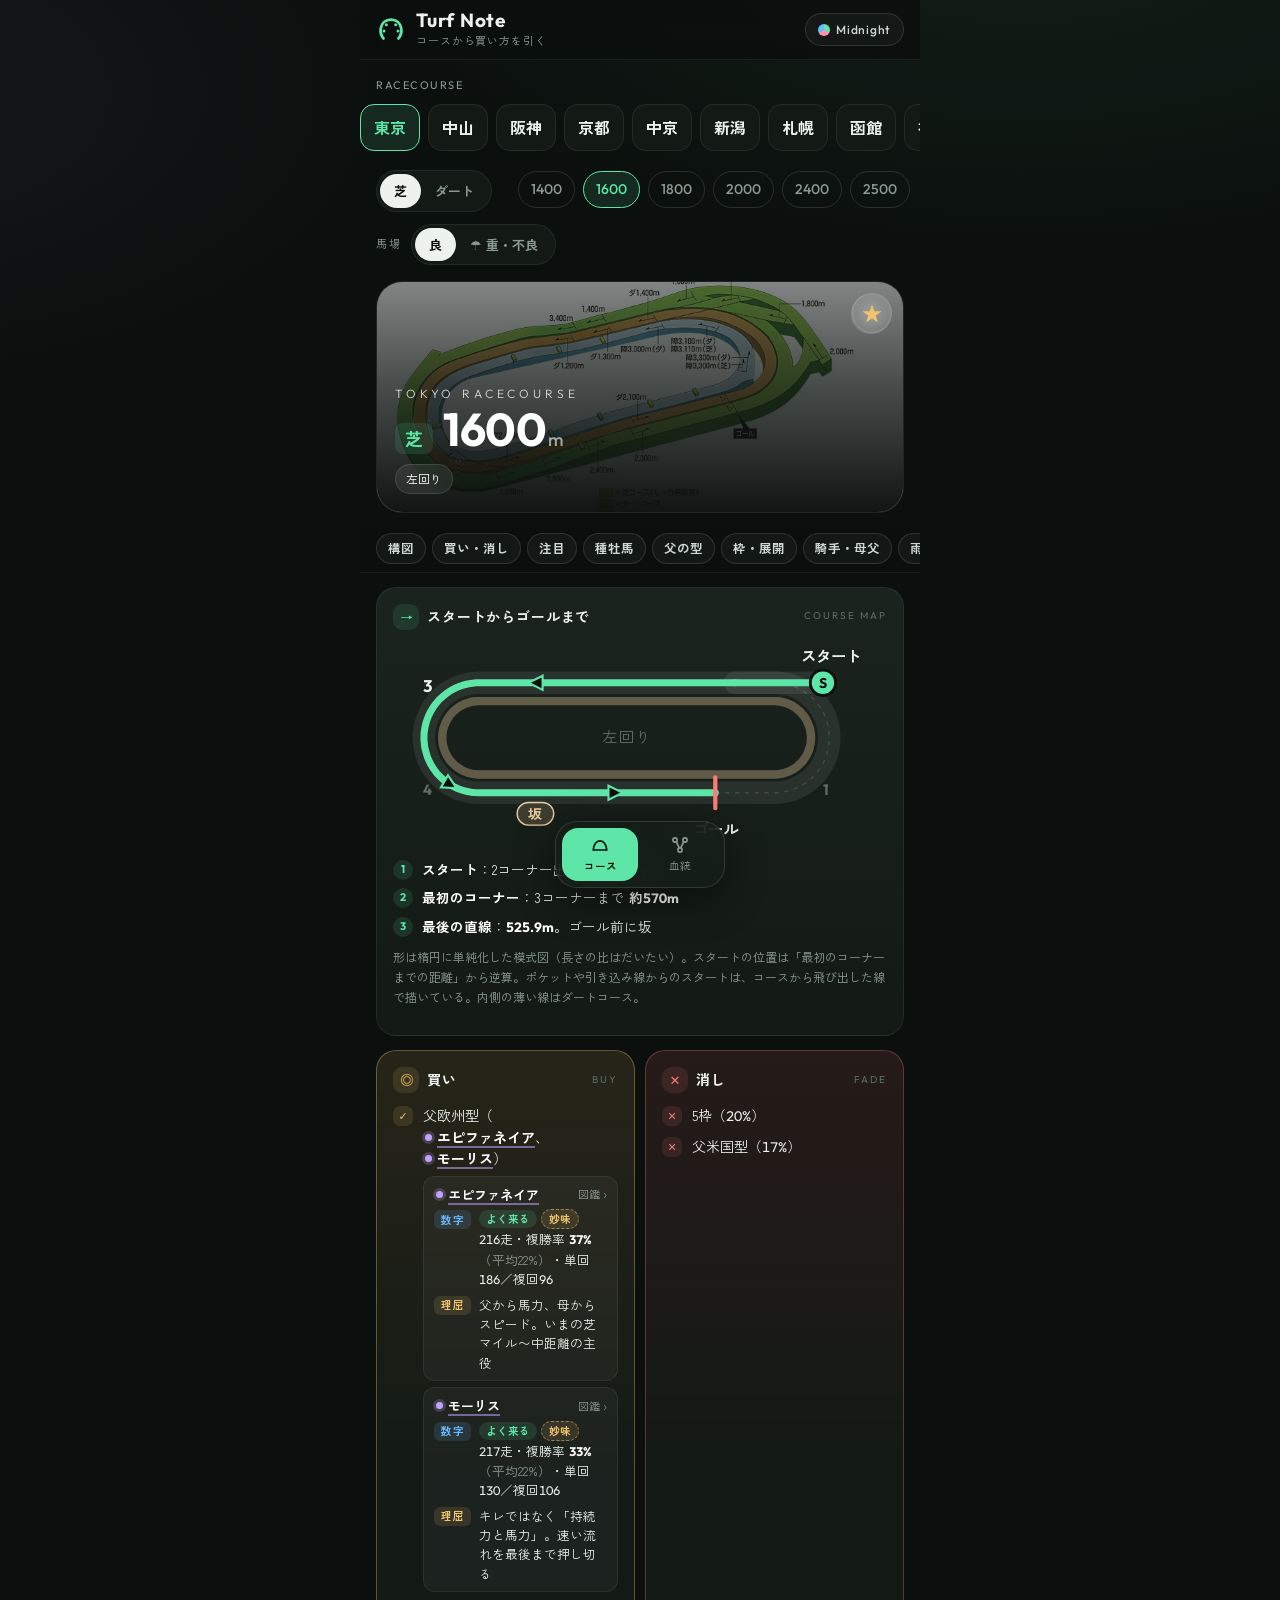
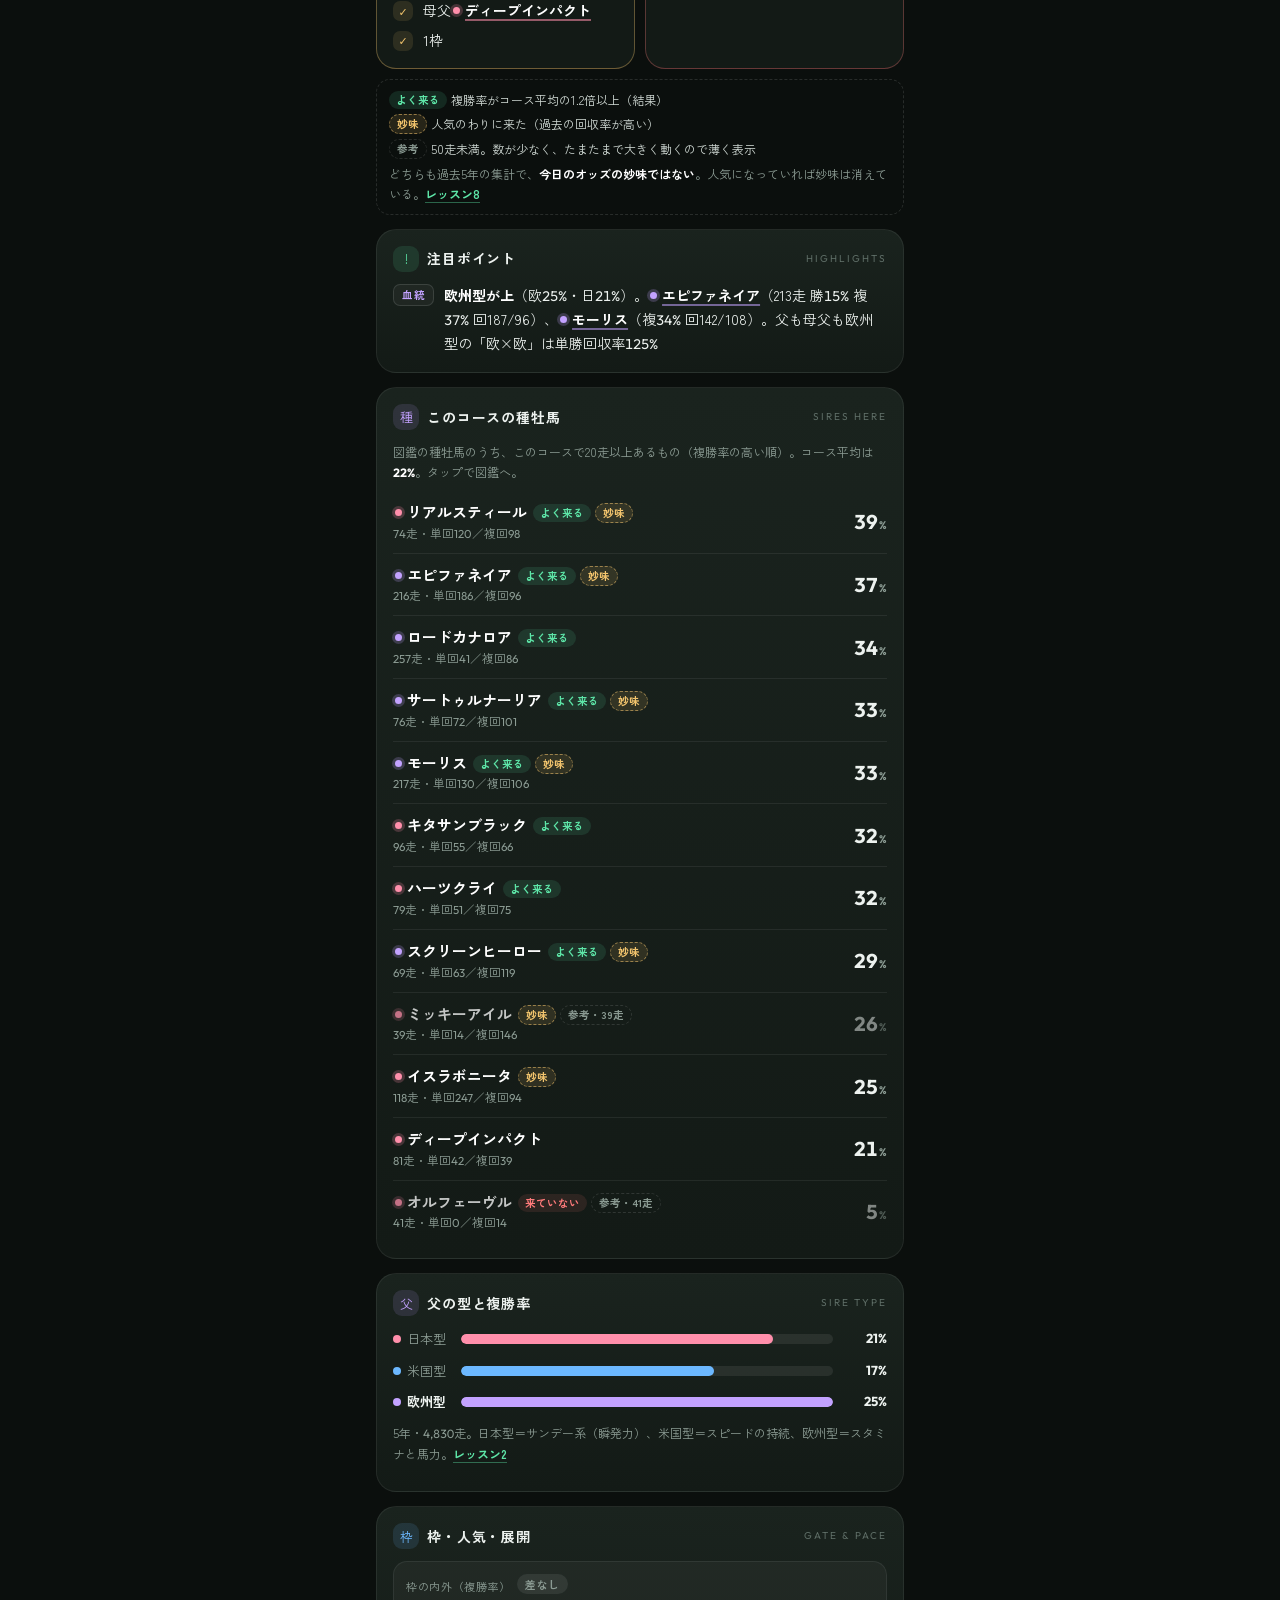
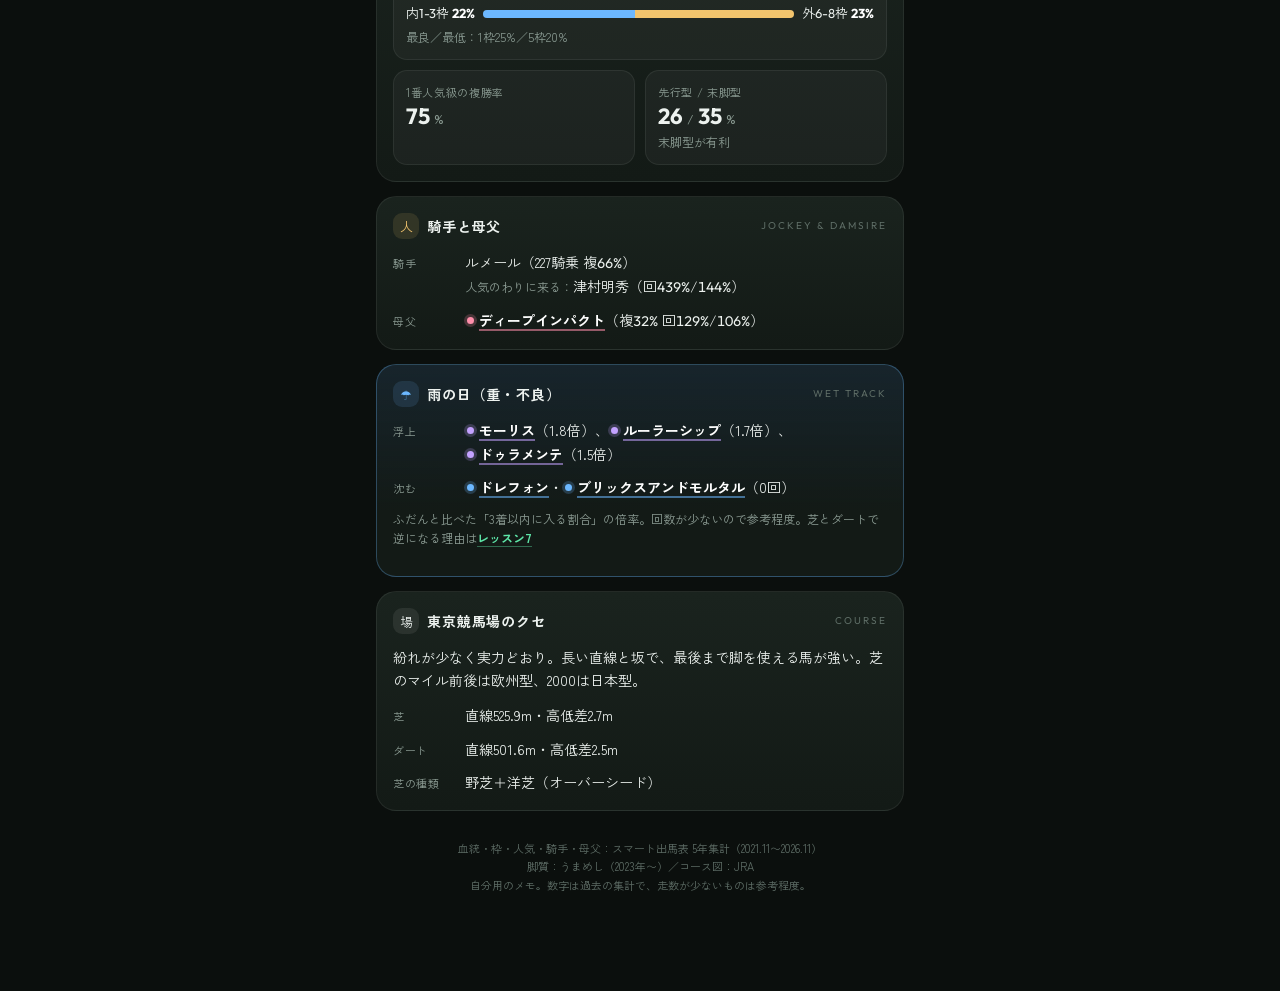
==== commit c41c897f: "アイコンを Gemini で作った画像に差し替え（緑の四角を切り出して 512/192/180） Co-Authored-By: Claude Opus 5.5 <noreply@anthropic." ====
--- a/index.html
+++ b/index.html
@@ -10,8 +10,8 @@
   <meta name="apple-mobile-web-app-status-bar-style" content="black-translucent">
   <meta name="apple-mobile-web-app-title" content="Turf Note">
   <link rel="manifest" href="manifest.webmanifest">
-  <link rel="icon" href="icon.svg" type="image/svg+xml">
-  <link rel="apple-touch-icon" href="icon-192.png">
+  <link rel="icon" href="icon-192.png" type="image/png">
+  <link rel="apple-touch-icon" href="icon-180.png">
   <link rel="preconnect" href="https://fonts.googleapis.com">
   <link rel="preconnect" href="https://fonts.gstatic.com" crossorigin>
   <link href="https://fonts.googleapis.com/css2?family=Outfit:wght@300;500;700&family=Zen+Kaku+Gothic+New:wght@400;500;700&display=swap" rel="stylesheet">
--- a/style.css
+++ b/style.css
@@ -28,6 +28,7 @@
   --eu: #c3a2ff;
   --eu-soft: rgba(195, 162, 255, 0.13);
   --dirt: #e9c99a;
+  --turf: #5ee6a8;
   --dirt-soft: rgba(233, 201, 154, 0.18);
   --bar: rgba(11, 15, 13, 0.86);
   --tabbar: rgba(22, 30, 26, 0.84);
@@ -75,6 +76,7 @@
   --eu: #7c55d6;
   --eu-soft: rgba(124, 85, 214, 0.10);
   --dirt: #9a6a2e;
+  --turf: #1f9a5c;
   --dirt-soft: rgba(154, 106, 46, 0.12);
   --bar: rgba(238, 242, 238, 0.88);
   --tabbar: rgba(255, 255, 255, 0.9);
@@ -117,6 +119,7 @@
   --eu: #b99bff;
   --eu-soft: rgba(185, 155, 255, 0.14);
   --dirt: #ffb86b;
+  --turf: #4fd18b;
   --dirt-soft: rgba(255, 184, 107, 0.16);
   --bar: rgba(12, 19, 48, 0.88);
   --tabbar: rgba(18, 27, 64, 0.9);
@@ -188,15 +191,16 @@
 .scroller::-webkit-scrollbar { display: none; }
 .venue {
   flex: 0 0 auto; scroll-snap-align: start;
-  min-width: 74px; padding: 10px 12px; border-radius: calc(var(--radius) - 4px);
+  /* 漢字だけ・全部同じ幅 */
+  width: 60px; padding: 9px 0; border-radius: calc(var(--radius) - 6px);
   background: var(--surface); border: 1px solid var(--line);
-  text-align: left; transition: transform .15s, background .2s, border-color .2s;
+  text-align: center; transition: transform .15s, background .2s, border-color .2s;
 }
 .venue:active { transform: scale(0.97); }
 .venue .v-jp { font-weight: 700; font-size: 16px; display: block; }
 .venue .v-en { font-family: var(--num); font-size: 9.5px; letter-spacing: 0.16em; color: var(--faint); }
 .venue.is-active { background: var(--accent-soft); border-color: var(--accent); }
-.venue.is-active .v-en { color: var(--accent); }
+.venue.is-active .v-jp { color: var(--accent); }
 
 .row2 { display: flex; gap: 10px; align-items: center; margin-top: 12px; }
 .seg { display: inline-flex; background: var(--surface); border: 1px solid var(--line); border-radius: 999px; padding: 3px; flex: 0 0 auto; }
@@ -231,7 +235,7 @@
 .pills { display: flex; flex-wrap: wrap; gap: 6px; }
 .pill { font-size: 12px; padding: 4px 10px; border-radius: 999px; background: var(--glass2); border: 1px solid var(--line2); backdrop-filter: blur(6px); }
 .pill b { font-family: var(--num); }
-.pill-turf { background: var(--accent); color: var(--on-accent); border-color: var(--accent); font-weight: 700; }
+.pill-turf { background: var(--turf); color: #08140e; border-color: var(--turf); font-weight: 700; }
 
 /* ---------- cards ---------- */
 .card { margin-top: 14px; background: linear-gradient(180deg, var(--surface2), var(--surface)); border: 1px solid var(--line); border-radius: var(--radius); padding: 16px; }
@@ -330,21 +334,50 @@
 
 /* ---------- 内回り・外回り ---------- */
 .dist small.li, .dist small.lo { display: inline-block; font-size: 9.5px; font-weight: 700; padding: 0 4px; border-radius: 4px; margin-left: 3px; vertical-align: 1px; line-height: 15px; }
+/* 金色はお気に入り専用。内回り＝青、外回り＝紫 */
 .dist small.li { background: var(--us-soft); color: var(--us); }
-.dist small.lo { background: var(--gold-soft); color: var(--gold); }
-.pill-loop { background: var(--gold); color: var(--on-accent); border-color: var(--gold); font-weight: 700; }
+.dist small.lo { background: var(--eu-soft); color: var(--eu); }
+.pill-loop { background: var(--glass2); color: var(--hero-text); border: 1px solid var(--line2); font-weight: 700; }
+.pill-loop.li { border-color: var(--us); color: var(--us); }
+.pill-loop.lo { border-color: var(--eu); color: var(--eu); }
+
+/* ---------- 馬場・お気に入り ---------- */
+.row3 { display: flex; align-items: center; gap: 10px; margin-top: 10px; }
+.seg.going button[data-g="重"].is-active { background: var(--us); color: var(--bg); }
+.pill-wet { background: var(--us); color: var(--bg); border-color: var(--us); font-weight: 700; }
+.lab.wetup { background: var(--us-soft); color: var(--us); }
+.lab.wetdown { background: var(--red-soft); color: var(--red); }
+.wetcard .kv .k.up { color: var(--accent); font-weight: 700; }
+.wetcard .kv .k.down { color: var(--red); font-weight: 700; }
+.wet-why { display: grid; gap: 6px; margin-top: 10px; }
+.is-wet .hero { border-color: color-mix(in srgb, var(--us) 45%, transparent); }
+.favs { display: flex; align-items: center; gap: 8px; margin-bottom: 12px; }
+.favs-l { color: var(--gold); font-size: 15px; flex: 0 0 auto; }
+.favs-s { flex: 1; min-width: 0; margin: 0 -16px 0 0; padding: 2px 16px 4px 0; }
+.fav { flex: 0 0 auto; padding: 5px 12px; border-radius: 999px; font-size: 12.5px; font-weight: 700; border: 1px solid color-mix(in srgb, var(--gold) 40%, transparent); background: var(--gold-soft); color: var(--text); }
+.fav.is-active { background: var(--gold); color: var(--on-accent); border-color: var(--gold); }
+.star { position: absolute; top: 12px; right: 12px; z-index: 2; width: 40px; height: 40px; border-radius: 50%; font-size: 20px; line-height: 1; display: grid; place-items: center;
+  background: var(--glass2); border: 1px solid var(--line2); color: var(--hero-text); backdrop-filter: blur(6px); -webkit-backdrop-filter: blur(6px); }
+.star.on { color: var(--gold); border-color: var(--gold); background: var(--gold-soft); }
 
 /* ---------- コースの構図 ---------- */
 .cmap { width: 100%; height: auto; display: block; overflow: visible; }
 .cm-track { fill: none; stroke: var(--glass2); stroke-width: 16; stroke-linejoin: round; }
 .cm-rail { fill: none; stroke: var(--line2); stroke-width: 1; stroke-dasharray: 3 4; }
-.cm-run { fill: none; stroke: var(--accent); stroke-width: 5; stroke-linecap: round; stroke-linejoin: round; }
-.cm-arrow { fill: var(--on-accent); stroke: var(--accent); stroke-width: 1.5; }
+.cm-run { fill: none; stroke: var(--turf); stroke-width: 5; stroke-linecap: round; stroke-linejoin: round; }
+.cm-run.dirt { stroke: var(--dirt); }
+.cm-arrow { fill: var(--bg); stroke: var(--turf); stroke-width: 1.5; }
+.cm-arrow.dirt { stroke: var(--dirt); fill: var(--bg); }
+.cm-other { fill: none; stroke-width: 6; opacity: .35; }
+.cm-other.turf { stroke: var(--turf); }
+.cm-other.dirt { stroke: var(--dirt); }
+.cm-chute-bg { stroke: var(--glass2); stroke-width: 16; stroke-linecap: round; }
+.cm-turf { font-size: 10.5px; font-weight: 700; fill: var(--turf); }
 .cm-cn { font-family: var(--num); font-size: 10.5px; font-weight: 700; fill: var(--faint); text-anchor: middle; }
-.cm-cn.on { fill: var(--gold); font-size: 12px; }
+.cm-cn.on { fill: var(--text); font-size: 12px; }
 .cm-goal { stroke: var(--red); stroke-width: 3; stroke-linecap: round; }
-.cm-start { fill: var(--accent); stroke: var(--bg); stroke-width: 2; }
-.cm-start.turf { fill: var(--gold); }
+.cm-start { fill: var(--turf); stroke: var(--bg); stroke-width: 2; }
+.cm-start.dirt { fill: var(--dirt); }
 .cm-s { font-family: var(--num); font-size: 10px; font-weight: 700; fill: var(--on-accent); text-anchor: middle; }
 .cm-lbl { font-size: 11px; font-weight: 700; fill: var(--text); }
 .cm-dim { font-size: 11px; fill: var(--muted); }
@@ -371,6 +404,19 @@
 .lab.good { background: var(--accent-soft); color: var(--accent); }
 .lab.value { background: var(--gold-soft); color: var(--gold); border: 1px dashed color-mix(in srgb, var(--gold) 55%, transparent); }
 .lab.weak { background: var(--red-soft); color: var(--red); }
+.lab.few { background: transparent; color: var(--muted); border: 1px dashed var(--line2); }
+.srow.few .srow-p, .crow.few .crow-p, .bband.few .bv { opacity: .5; }
+.srow.few .srow-n .sire, .crow.few .crow-k { opacity: .75; }
+.bband.few .bfill { opacity: .45; }
+
+/* コース画面の見出しボタン（押すとその場所へ） */
+.secnav { position: sticky; top: calc(env(safe-area-inset-top, 0px) + 57px); z-index: 15; margin: 12px -16px 0; padding: 8px 16px;
+  display: flex; gap: 6px; overflow-x: auto; scrollbar-width: none; background: var(--bar); backdrop-filter: blur(14px); -webkit-backdrop-filter: blur(14px); border-bottom: 1px solid var(--line); }
+.secnav::-webkit-scrollbar { display: none; }
+.secnav button { flex: 0 0 auto; padding: 4px 11px; border-radius: 999px; font-size: 12.5px; font-weight: 700; border: 1px solid var(--line2); color: var(--text2); background: var(--glass); }
+.secnav button.on { border-color: var(--accent); color: var(--accent); background: var(--accent-soft); }
+[data-sec] { scroll-margin-top: calc(env(safe-area-inset-top, 0px) + 112px); }
+:root[data-skin="paddock"] .secnav button { border-radius: 6px; }
 
 /* 買い・消しの中の種牡馬メモ */
 .li-b { min-width: 0; flex: 1; display: grid; gap: 6px; }
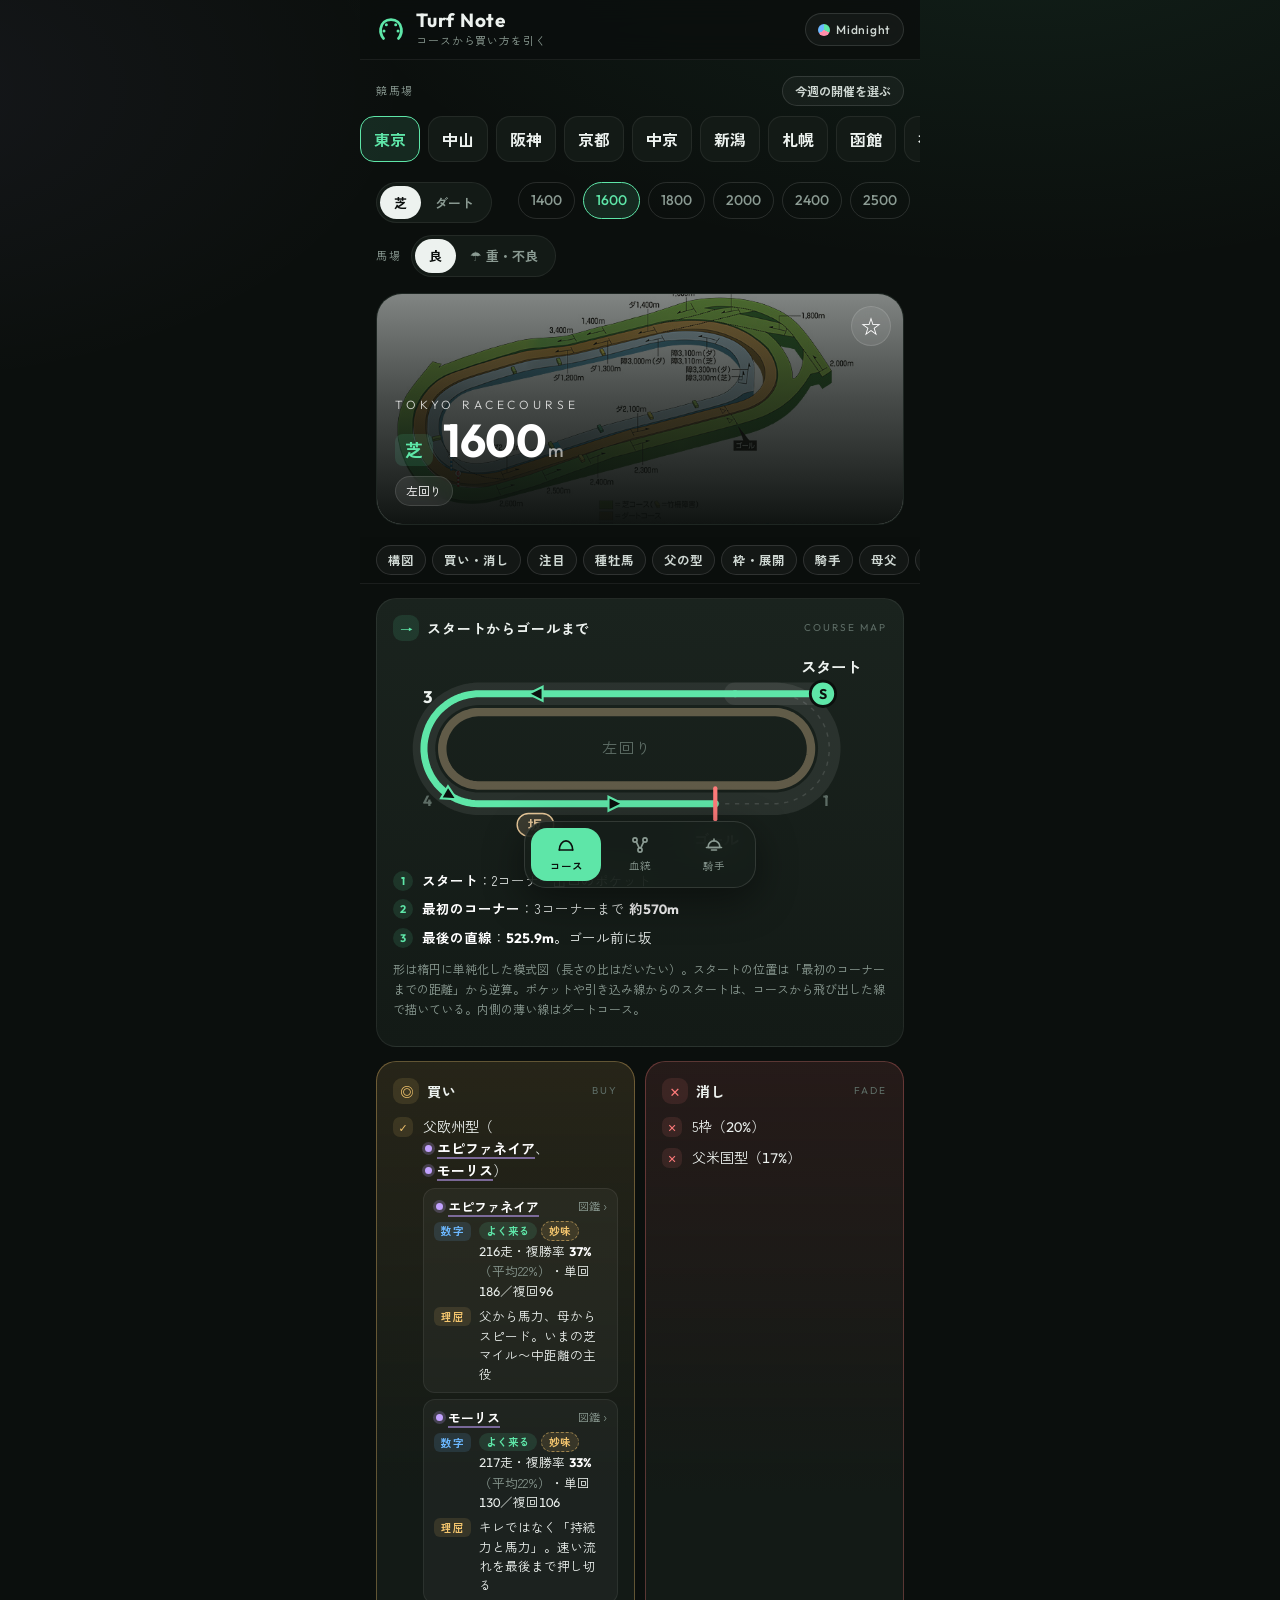
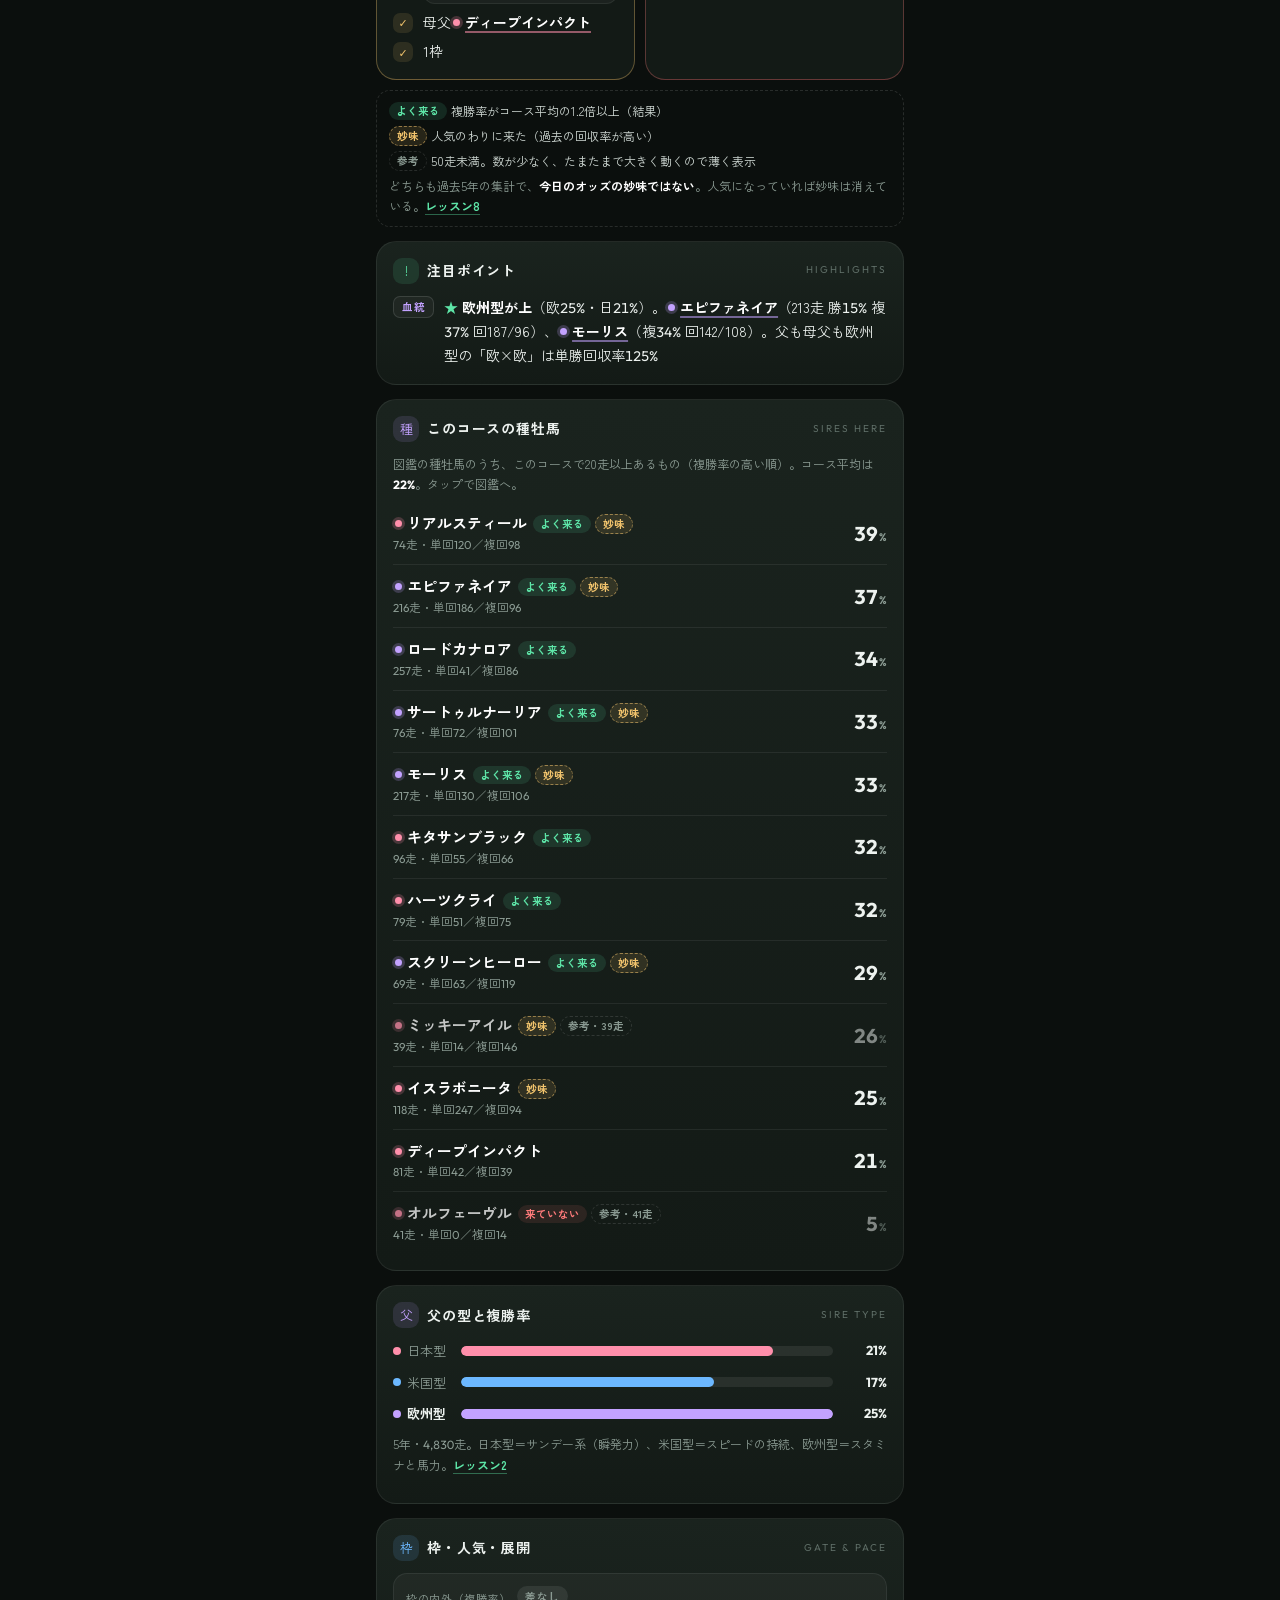
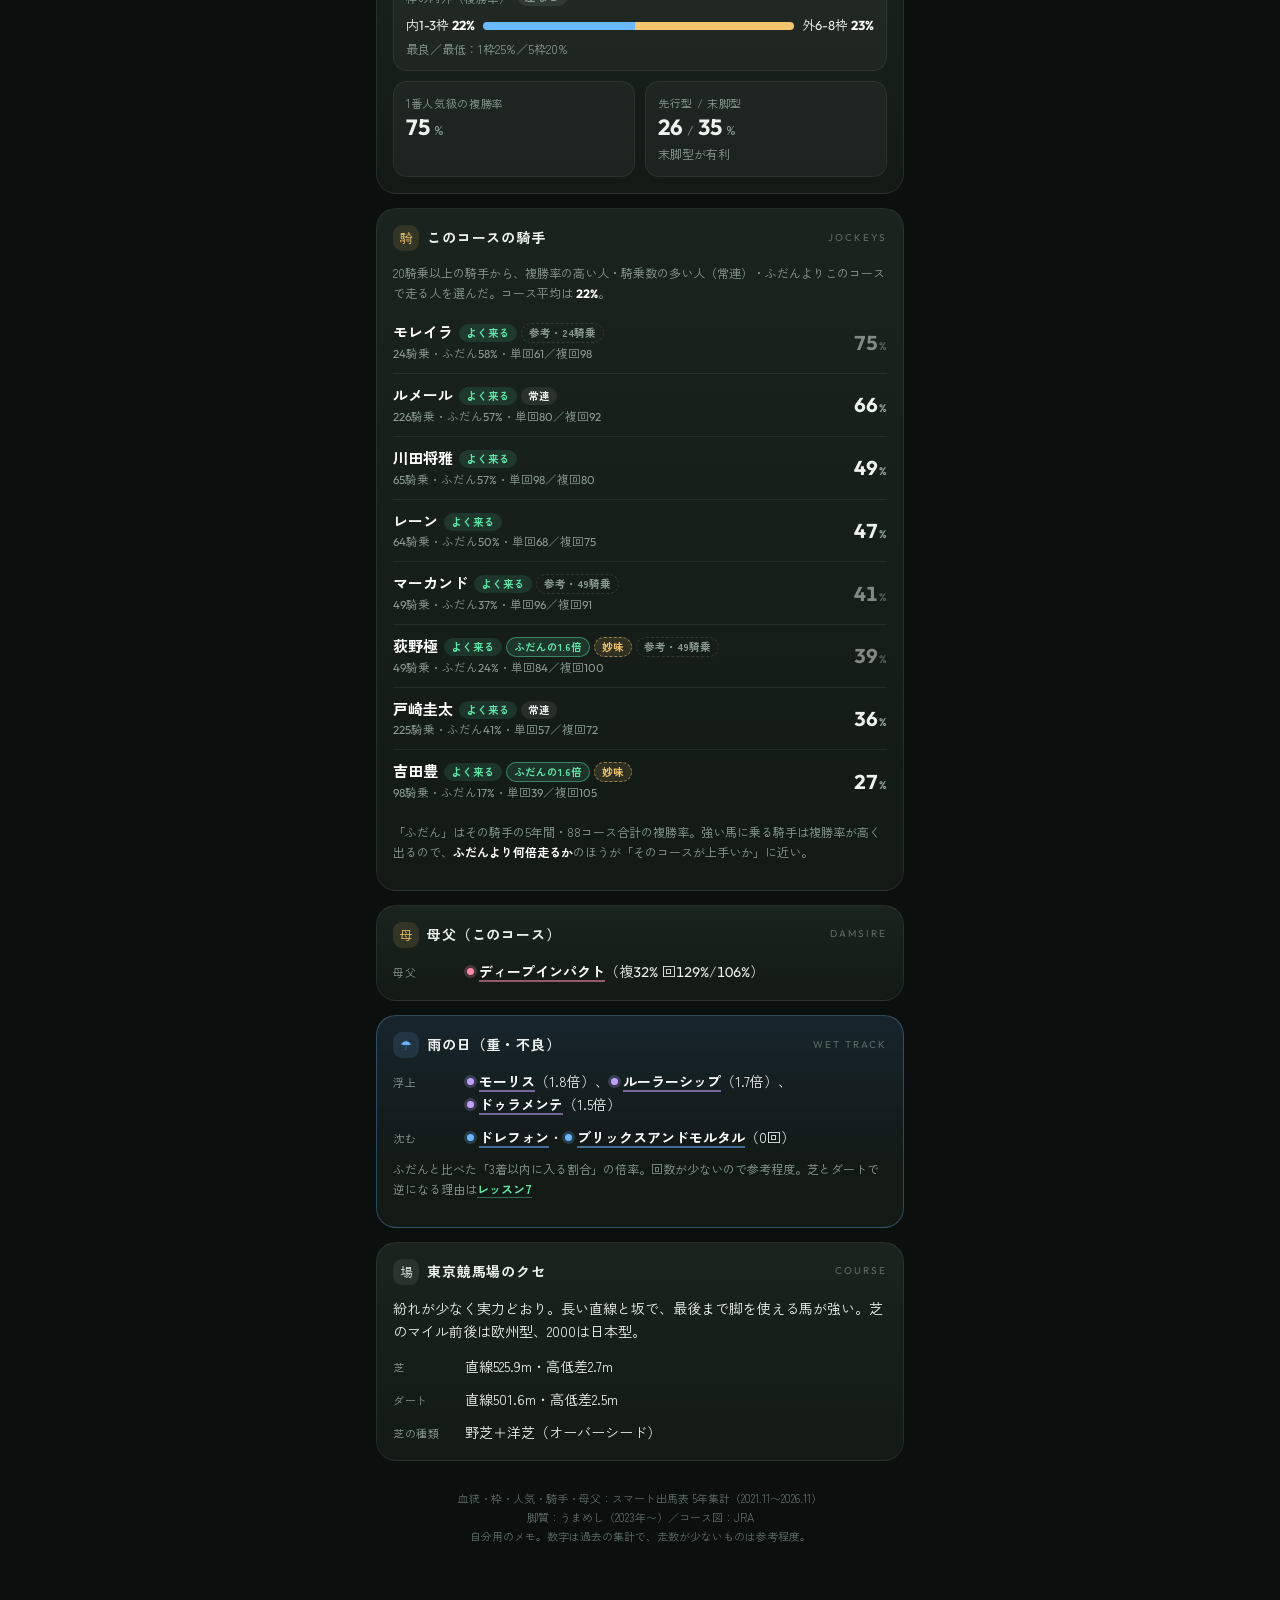
==== commit 9046c19f: "騎手タブを追加して3タブに。コース画面に「このコースの騎手」 - スマート出馬表の騎手タブ（88コース・5年）を取得。騎手ごとの「ふだん」（88コース合計）と比べて何倍走るかを出す - ラベル：よく来" ====
--- a/index.html
+++ b/index.html
@@ -36,6 +36,7 @@
     <nav class="tabbar" aria-label="メニュー">
       <button class="tab is-active" data-tab="course"><svg viewBox="0 0 24 24"><path d="M4 18c0-6 3.6-11 8-11s8 5 8 11" fill="none" stroke="currentColor" stroke-width="2" stroke-linecap="round"/><path d="M4 18h16" stroke="currentColor" stroke-width="2" stroke-linecap="round"/></svg><span>コース</span></button>
       <button class="tab" data-tab="blood"><svg viewBox="0 0 24 24"><circle cx="6" cy="6" r="2.5" fill="none" stroke="currentColor" stroke-width="2"/><circle cx="18" cy="6" r="2.5" fill="none" stroke="currentColor" stroke-width="2"/><circle cx="12" cy="18" r="2.5" fill="none" stroke="currentColor" stroke-width="2"/><path d="M7.5 8l3.5 7.5M16.5 8L13 15.5" stroke="currentColor" stroke-width="2" stroke-linecap="round"/></svg><span>血統</span></button>
+    <button class="tab" data-tab="jockeys"><svg viewBox="0 0 24 24"><path d="M5 14a7 7 0 0 1 14 0v1H5z" fill="none" stroke="currentColor" stroke-width="2" stroke-linejoin="round"/><path d="M3 15h18M12 7V5" stroke="currentColor" stroke-width="2" stroke-linecap="round"/><path d="M9 18h6" stroke="currentColor" stroke-width="2" stroke-linecap="round"/></svg><span>騎手</span></button>
     </nav>
   </div>
 
--- a/style.css
+++ b/style.css
@@ -261,7 +261,7 @@
 .pt .k.blood { color: var(--eu); }
 .pt .k.waku { color: var(--us); }
 .pt .k.style { color: var(--accent); }
-.pt .star { color: var(--gold); }
+.pt .star { color: var(--accent); }
 
 /* type bars */
 .types { display: grid; gap: 10px; }
@@ -341,6 +341,67 @@
 .pill-loop.li { border-color: var(--us); color: var(--us); }
 .pill-loop.lo { border-color: var(--eu); color: var(--eu); }
 
+/* ---------- 図鑑の一覧（カード・検索・系統図） ---------- */
+.zbar { display: flex; gap: 8px; align-items: center; margin-bottom: 10px; }
+.zsearch { flex: 1; min-width: 0; }
+.zsearch input { width: 100%; height: 36px; border-radius: 999px; border: 1px solid var(--line2); background: var(--glass); color: var(--text); padding: 0 14px; font: inherit; font-size: 14px; outline: none; -webkit-appearance: none; }
+.zsearch input:focus { border-color: var(--accent); }
+.zview { flex: 0 0 auto; }
+.zgroup2 { margin-top: 16px; }
+.zgroup2 .zhead { padding-left: 10px; border-left: 3px solid var(--c); margin-bottom: 8px; }
+.zgrid { display: grid; grid-template-columns: repeat(2, minmax(0, 1fr)); gap: 8px; }
+.zcard { position: relative; display: grid; gap: 3px; padding: 11px 12px 12px; border-radius: 14px; border: 1px solid var(--line); background: var(--glass); overflow: hidden; min-width: 0; }
+.zcard::before { content: ""; position: absolute; inset: 0 0 auto 0; height: 3px; background: var(--c); opacity: .9; }
+.zcard:active { transform: scale(.98); }
+.zc-line { font-size: 10.5px; color: var(--c); font-weight: 700; letter-spacing: .04em; white-space: nowrap; overflow: hidden; text-overflow: ellipsis; }
+.zc-name { font-weight: 700; font-size: 14.5px; line-height: 1.3; word-break: keep-all; overflow-wrap: anywhere; }
+.zc-kw { display: flex; flex-wrap: wrap; gap: 4px; margin-top: 3px; }
+.kw { font-size: 10.5px; padding: 1px 7px; border-radius: 99px; background: var(--glass2); color: var(--text2); white-space: nowrap; }
+.tlegend { display: flex; gap: 12px; font-size: 11px; color: var(--muted); margin: 2px 0 8px; }
+.tlegend i { display: inline-block; width: 8px; height: 8px; border-radius: 50%; margin-right: 4px; vertical-align: 0; }
+.tree2, .tree2 ul { list-style: none; margin: 0; padding: 0; }
+.tree2 ul { margin-left: 14px; padding-left: 12px; border-left: 1.5px solid var(--line2); }
+.tree2 li { position: relative; }
+.tree2 ul > li::before { content: ""; position: absolute; left: -12px; top: 19px; width: 10px; border-top: 1.5px solid var(--line2); }
+.tree2 > li { margin-bottom: 6px; }
+.tnode { display: flex; align-items: baseline; gap: 8px; padding: 8px 4px; border-radius: 10px; min-width: 0; }
+.tnode i { flex: 0 0 auto; width: 8px; height: 8px; border-radius: 50%; background: var(--c); transform: translateY(-1px); }
+.tnode b { font-size: 14px; white-space: nowrap; }
+.tnode .tk { font-size: 11px; color: var(--muted); white-space: nowrap; overflow: hidden; text-overflow: ellipsis; min-width: 0; }
+.tree2 > li > .tnode b { font-size: 15.5px; }
+.tree2 li.hit > .tnode { background: var(--accent-soft); }
+.tree2.flat { display: grid; grid-template-columns: minmax(0, 1fr); }
+[hidden] { display: none !important; }
+:root[data-skin="paddock"] .zcard, :root[data-skin="paddock"] .zsearch input { border-radius: 8px; }
+
+/* ---------- 今週の開催・お気に入りの編集 ---------- */
+.vhead { display: flex; align-items: center; justify-content: space-between; margin-bottom: 8px; }
+.meet-btn { font-size: 12px; font-weight: 700; padding: 4px 12px; border-radius: 999px; border: 1px solid var(--line2); color: var(--text2); background: var(--glass); }
+.meet-btn.on { border-color: var(--accent); color: var(--accent); background: var(--accent-soft); }
+.scroller.meetrow .venue { flex: 1 1 0; width: auto; min-width: 64px; padding: 12px 0; }
+.scroller.meetrow .venue .v-jp { font-size: 18px; }
+.venue.more { color: var(--muted); }
+.venue.more .v-jp, .venue.more { font-size: 13px; font-weight: 700; }
+.meet-edit { padding: 12px; border-radius: var(--radius); border: 1px solid var(--accent); background: var(--accent-soft); }
+.meet-h { margin: 0 0 10px; font-size: 13px; font-weight: 700; }
+.meet-grid { display: grid; grid-template-columns: repeat(5, minmax(0, 1fr)); gap: 6px; }
+.meet-grid .venue { width: auto; }
+.venue.is-picked { background: var(--accent); border-color: var(--accent); }
+.venue.is-picked .v-jp { color: var(--on-accent); }
+.meet-btns { display: flex; gap: 8px; justify-content: flex-end; margin-top: 10px; }
+.btn, .btn-pri { padding: 7px 16px; border-radius: 999px; font-size: 13px; font-weight: 700; border: 1px solid var(--line2); background: var(--glass); color: var(--text); }
+.btn-pri { background: var(--accent); color: var(--on-accent); border-color: var(--accent); }
+.btn.danger { color: var(--red); border-color: color-mix(in srgb, var(--red) 45%, transparent); background: var(--red-soft); margin-right: auto; }
+.favedit { flex: 0 0 auto; font-size: 12px; font-weight: 700; color: var(--muted); padding: 4px 10px; border-radius: 999px; border: 1px solid var(--line2); }
+.favs.editing { display: block; padding: 10px 12px; border-radius: var(--radius); border: 1px dashed color-mix(in srgb, var(--gold) 50%, transparent); }
+.favs-chips { display: flex; flex-wrap: wrap; gap: 6px; }
+.fav.del b { margin-left: 6px; color: var(--red); font-size: 14px; }
+.toast { position: fixed; left: 50%; bottom: calc(96px + var(--safe-b)); transform: translate(-50%, 20px); z-index: 50; max-width: 88vw;
+  padding: 10px 16px; border-radius: 14px; background: var(--text); color: var(--bg); font-size: 13px; font-weight: 700; text-align: center;
+  width: max-content; opacity: 0; pointer-events: none; transition: opacity .2s, transform .2s; }
+.toast.show { opacity: 1; transform: translate(-50%, 0); }
+:root[data-skin="paddock"] .meet-btn, :root[data-skin="paddock"] .btn, :root[data-skin="paddock"] .btn-pri, :root[data-skin="paddock"] .favedit { border-radius: 6px; }
+
 /* ---------- 馬場・お気に入り ---------- */
 .row3 { display: flex; align-items: center; gap: 10px; margin-top: 10px; }
 .seg.going button[data-g="重"].is-active { background: var(--us); color: var(--bg); }
@@ -356,9 +417,9 @@
 .favs-s { flex: 1; min-width: 0; margin: 0 -16px 0 0; padding: 2px 16px 4px 0; }
 .fav { flex: 0 0 auto; padding: 5px 12px; border-radius: 999px; font-size: 12.5px; font-weight: 700; border: 1px solid color-mix(in srgb, var(--gold) 40%, transparent); background: var(--gold-soft); color: var(--text); }
 .fav.is-active { background: var(--gold); color: var(--on-accent); border-color: var(--gold); }
-.star { position: absolute; top: 12px; right: 12px; z-index: 2; width: 40px; height: 40px; border-radius: 50%; font-size: 20px; line-height: 1; display: grid; place-items: center;
+.favstar { position: absolute; top: 12px; right: 12px; z-index: 2; width: 40px; height: 40px; border-radius: 50%; font-size: 20px; line-height: 1; display: grid; place-items: center;
   background: var(--glass2); border: 1px solid var(--line2); color: var(--hero-text); backdrop-filter: blur(6px); -webkit-backdrop-filter: blur(6px); }
-.star.on { color: var(--gold); border-color: var(--gold); background: var(--gold-soft); }
+.favstar.on { color: var(--gold); border-color: var(--gold); background: var(--gold-soft); }
 
 /* ---------- コースの構図 ---------- */
 .cmap { width: 100%; height: auto; display: block; overflow: visible; }
@@ -576,3 +637,15 @@
 @media (prefers-reduced-motion: reduce) {
   * { animation: none !important; transition: none !important; }
 }
+
+/* ---------- 騎手 ---------- */
+.lab.lift { background: var(--accent-soft); color: var(--accent); border: 1px solid color-mix(in srgb, var(--accent) 45%, transparent); }
+.lab.reg { background: var(--glass2); color: var(--text); }
+.tg.rep { background: var(--eu-soft); color: var(--eu); }
+.jnotes { display: grid; gap: 6px; margin-top: 10px; padding-top: 10px; border-top: 1px dashed var(--line2); }
+.jname { font-weight: 700; text-decoration: underline; text-underline-offset: 3px; text-decoration-color: var(--line2); }
+.jstats { display: grid; grid-template-columns: repeat(4, minmax(0, 1fr)); gap: 6px; margin-top: 6px; }
+.jstats div { display: grid; gap: 1px; padding: 8px; border-radius: 10px; background: var(--glass); border: 1px solid var(--line); }
+.jstats span { font-size: 10.5px; color: var(--muted); }
+.jstats b { font-size: 16px; }
+.tab { min-width: 70px; padding: 7px 12px; }
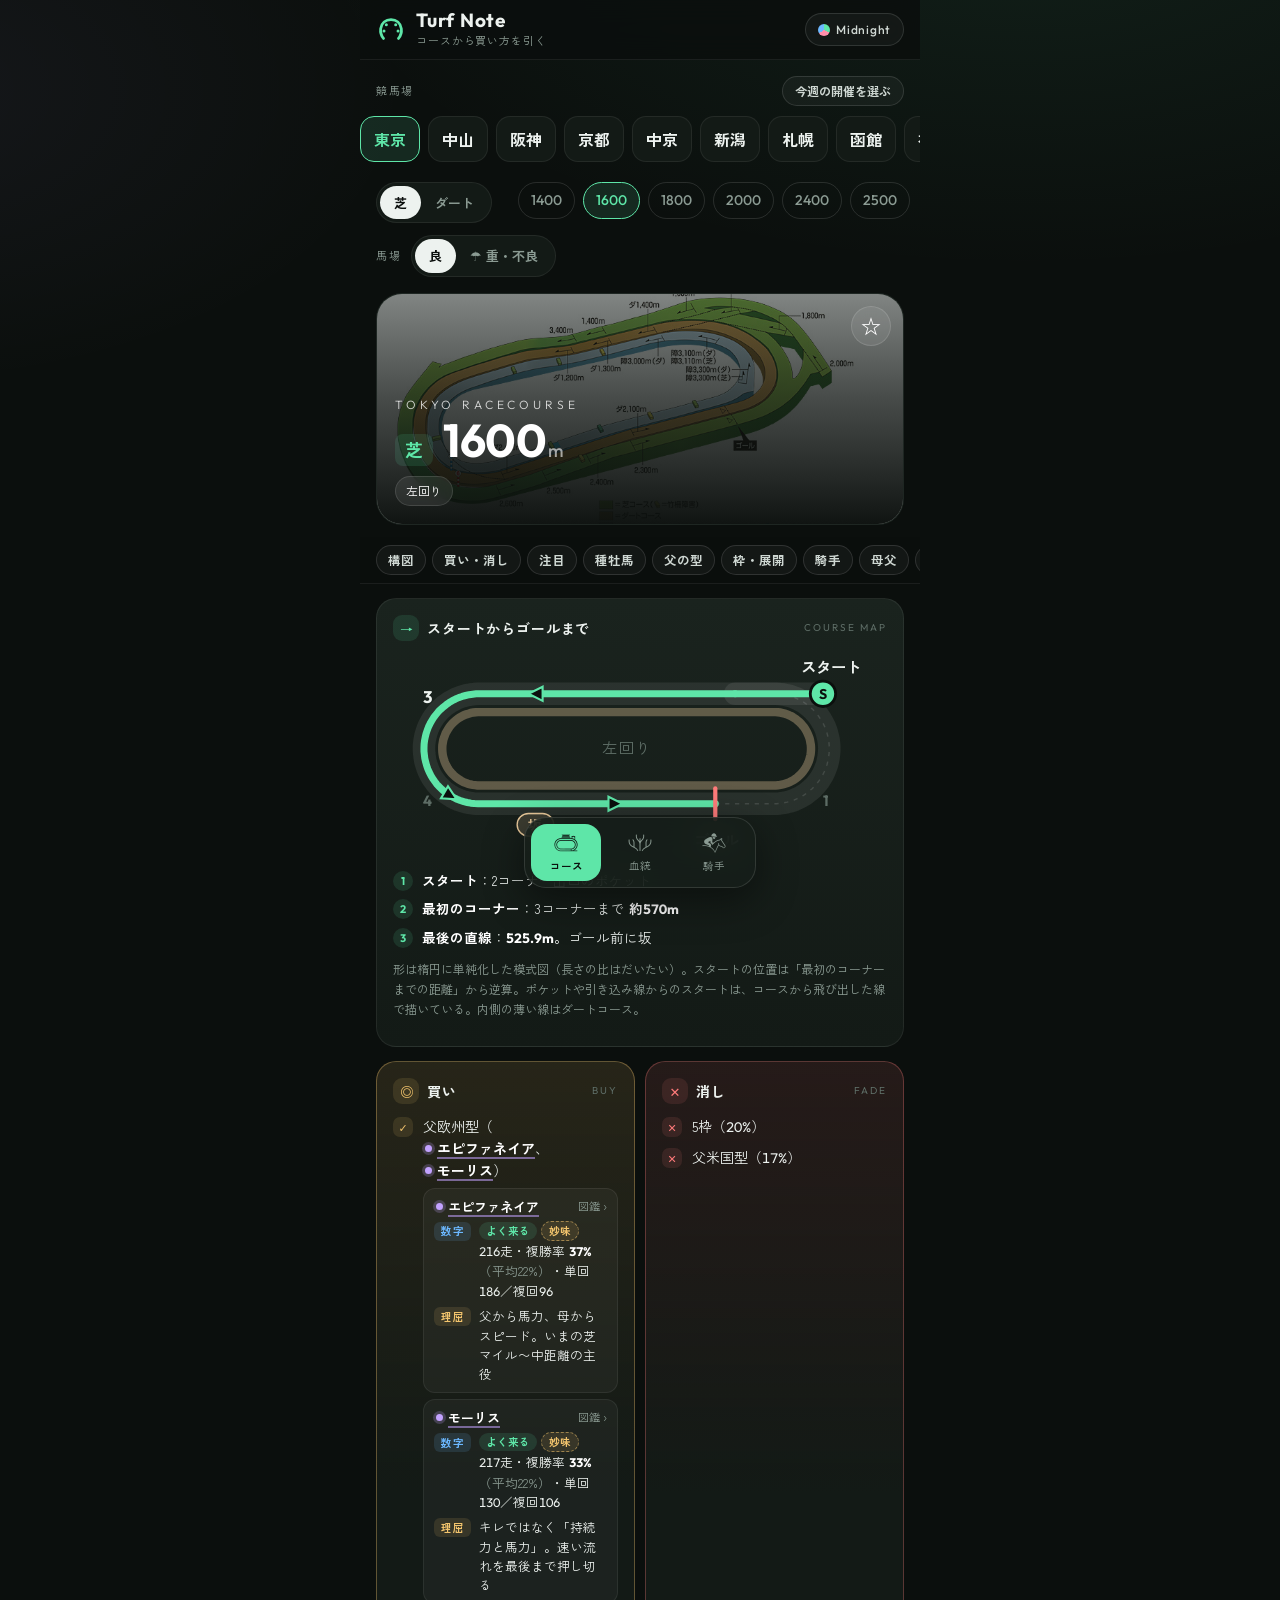
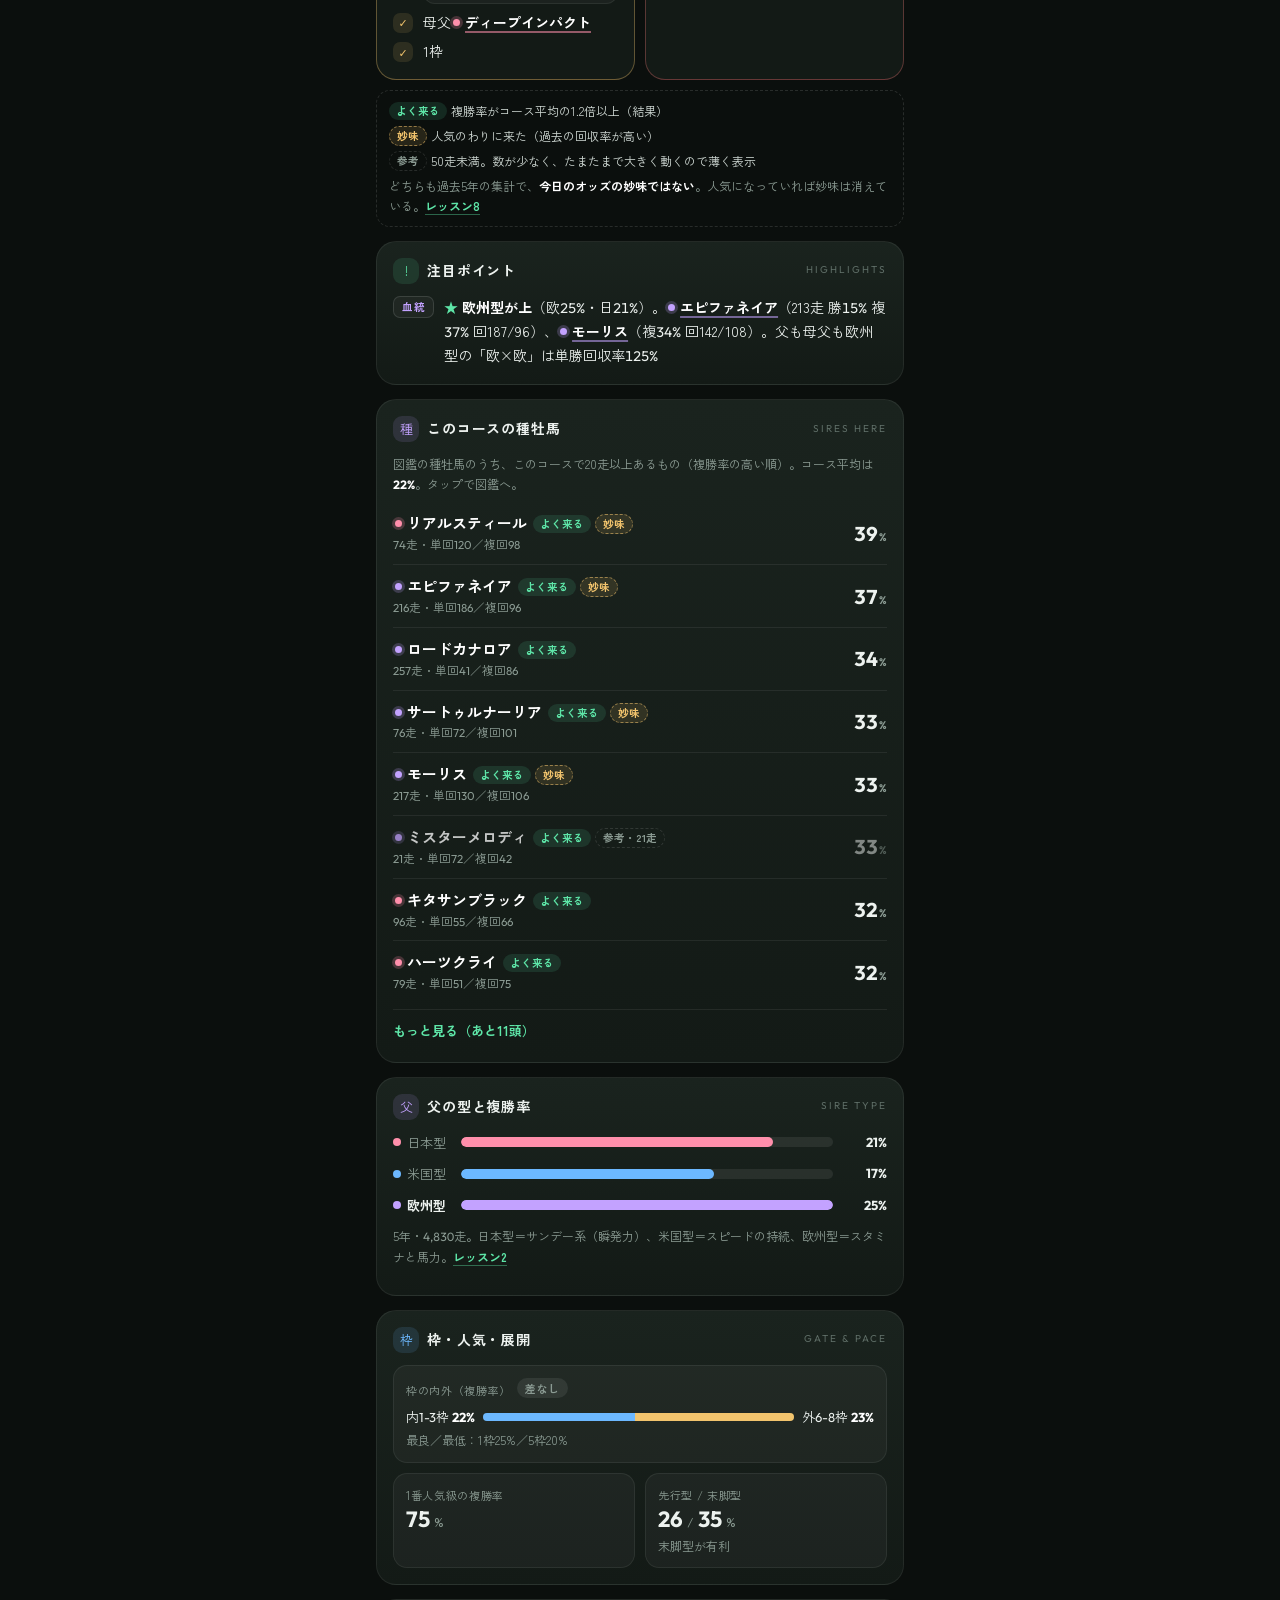
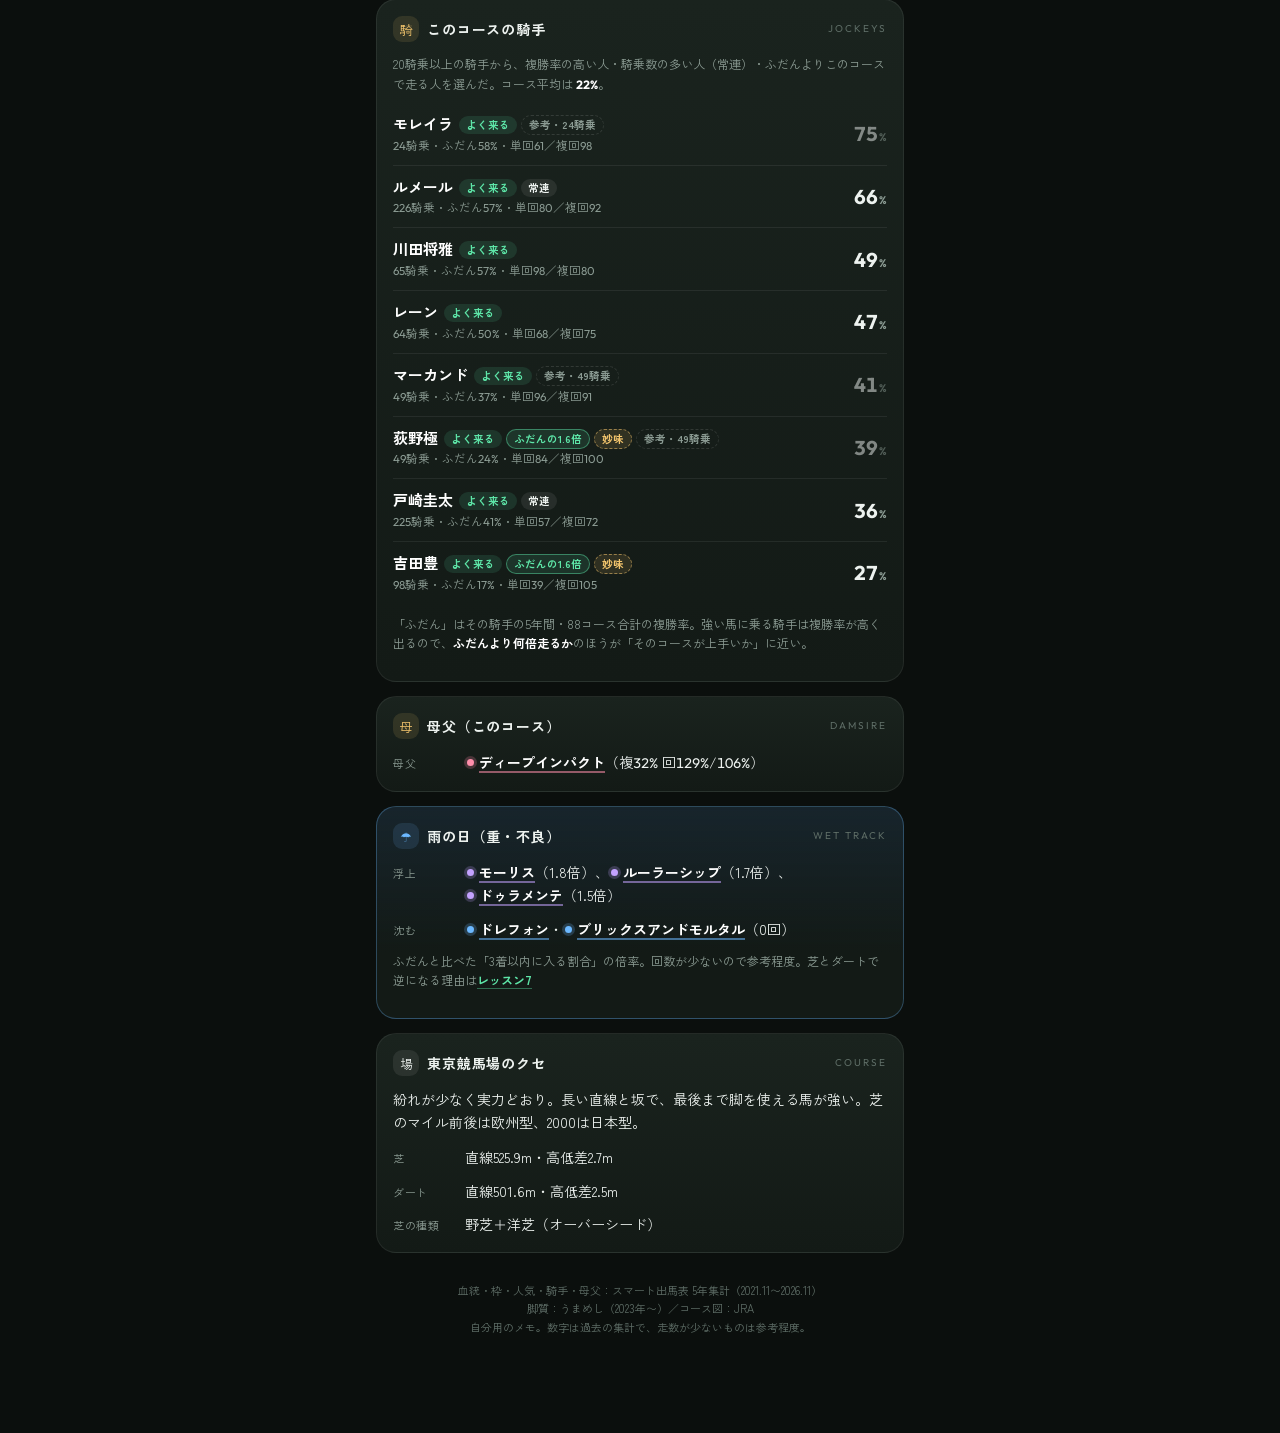
==== commit c03f2653: "タブのアイコンを Gemini で作った絵（コース・血統・騎手）に差し替え Co-Authored-By: Claude Opus 5.5 <noreply@anthropic.com>" ====
--- a/index.html
+++ b/index.html
@@ -34,9 +34,9 @@
     <main id="view"></main>
 
     <nav class="tabbar" aria-label="メニュー">
-      <button class="tab is-active" data-tab="course"><svg viewBox="0 0 24 24"><path d="M4 18c0-6 3.6-11 8-11s8 5 8 11" fill="none" stroke="currentColor" stroke-width="2" stroke-linecap="round"/><path d="M4 18h16" stroke="currentColor" stroke-width="2" stroke-linecap="round"/></svg><span>コース</span></button>
-      <button class="tab" data-tab="blood"><svg viewBox="0 0 24 24"><circle cx="6" cy="6" r="2.5" fill="none" stroke="currentColor" stroke-width="2"/><circle cx="18" cy="6" r="2.5" fill="none" stroke="currentColor" stroke-width="2"/><circle cx="12" cy="18" r="2.5" fill="none" stroke="currentColor" stroke-width="2"/><path d="M7.5 8l3.5 7.5M16.5 8L13 15.5" stroke="currentColor" stroke-width="2" stroke-linecap="round"/></svg><span>血統</span></button>
-    <button class="tab" data-tab="jockeys"><svg viewBox="0 0 24 24"><path d="M5 14a7 7 0 0 1 14 0v1H5z" fill="none" stroke="currentColor" stroke-width="2" stroke-linejoin="round"/><path d="M3 15h18M12 7V5" stroke="currentColor" stroke-width="2" stroke-linecap="round"/><path d="M9 18h6" stroke="currentColor" stroke-width="2" stroke-linecap="round"/></svg><span>騎手</span></button>
+      <button class="tab is-active" data-tab="course"><i class="ti ti-course" aria-hidden="true"></i><span>コース</span></button>
+      <button class="tab" data-tab="blood"><i class="ti ti-blood" aria-hidden="true"></i><span>血統</span></button>
+    <button class="tab" data-tab="jockeys"><i class="ti ti-jockey" aria-hidden="true"></i><span>騎手</span></button>
     </nav>
   </div>
 
--- a/style.css
+++ b/style.css
@@ -649,3 +649,14 @@
 .jstats span { font-size: 10.5px; color: var(--muted); }
 .jstats b { font-size: 16px; }
 .tab { min-width: 70px; padding: 7px 12px; }
+details.more { margin-top: 6px; border-top: 1px solid var(--line); }
+details.more > summary { list-style: none; cursor: pointer; padding: 10px 0 4px; font-size: 13px; font-weight: 700; color: var(--accent); }
+details.more > summary::-webkit-details-marker { display: none; }
+details.more[open] > summary { color: var(--muted); }
+
+/* タブのアイコン（Gemini で作った絵の形を、文字の色で塗る。選んだ時やスキンで色が変わる） */
+.tab .ti { display: block; width: 30px; height: 24px; background: currentColor;
+  -webkit-mask: var(--m) center / contain no-repeat; mask: var(--m) center / contain no-repeat; }
+.tab .ti-course { --m: url(img/tab-course.png); }
+.tab .ti-blood { --m: url(img/tab-blood.png); }
+.tab .ti-jockey { --m: url(img/tab-jockey.png); width: 32px; }
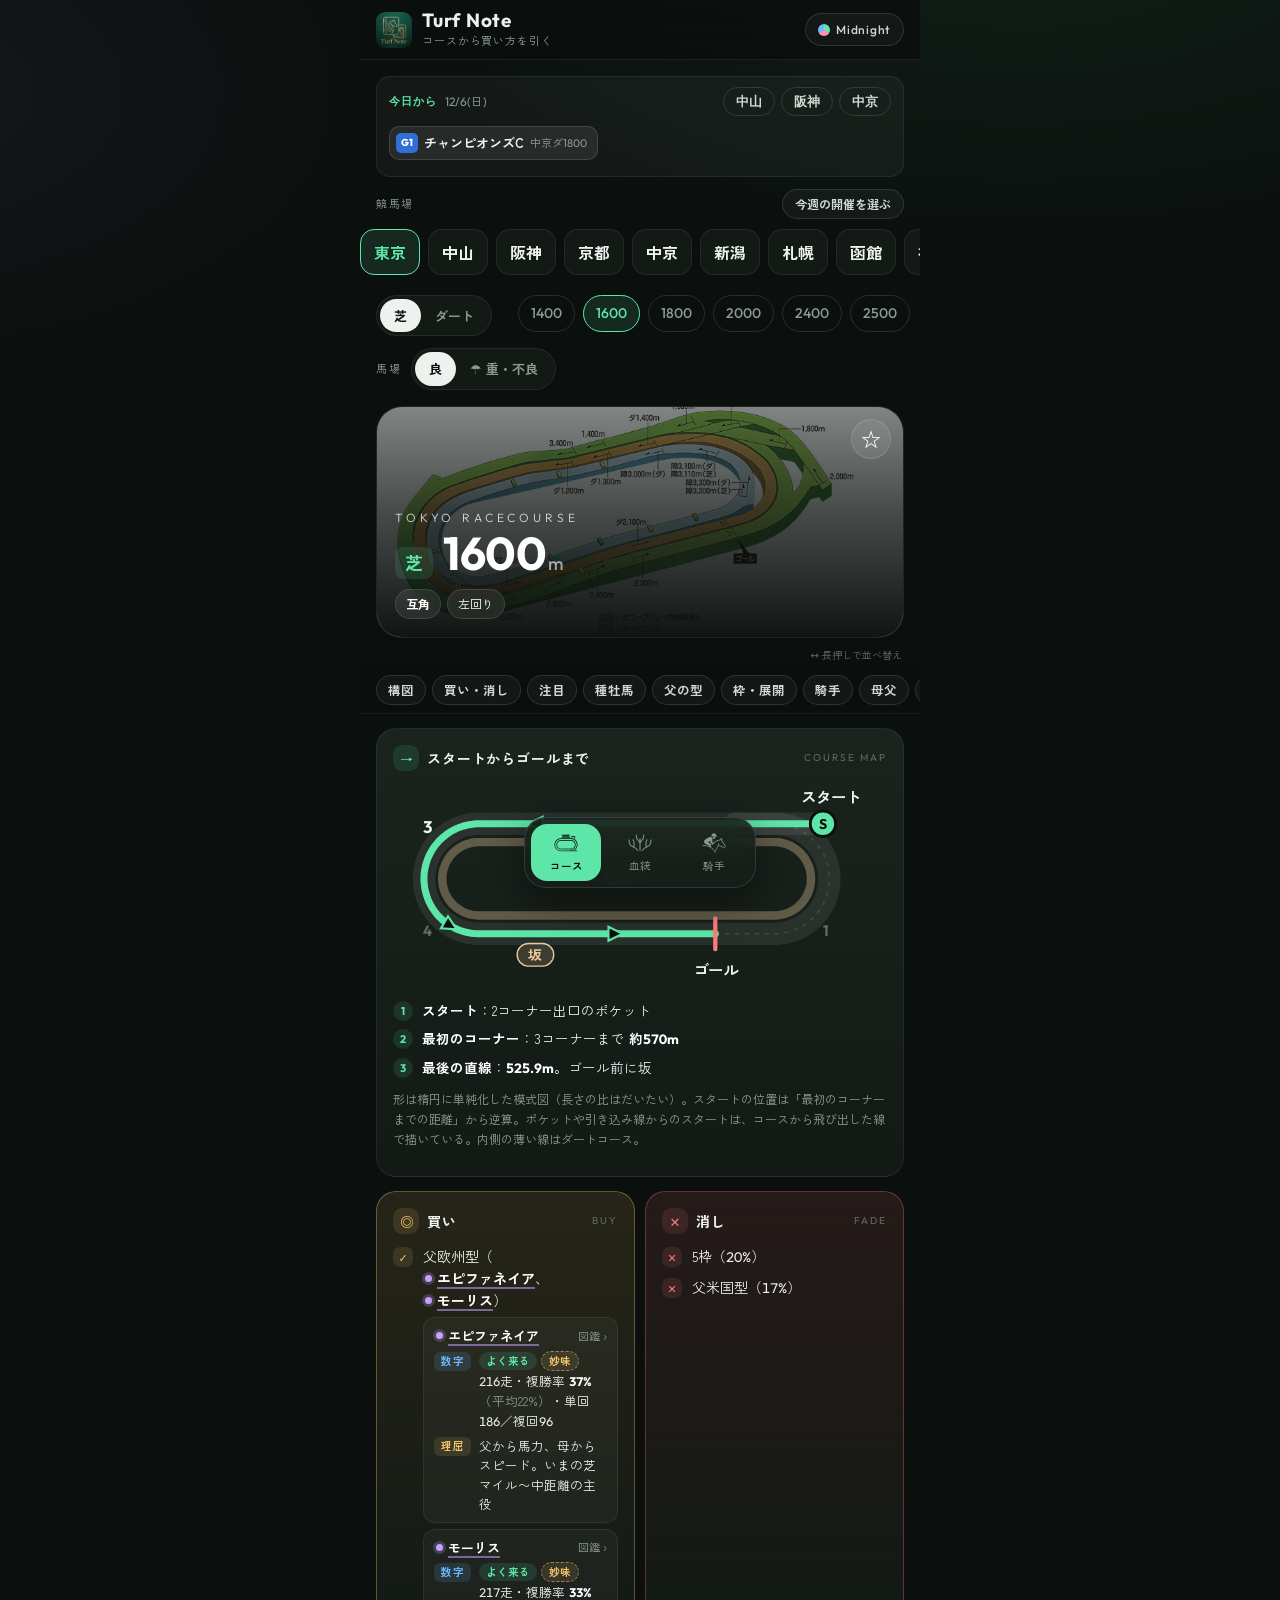
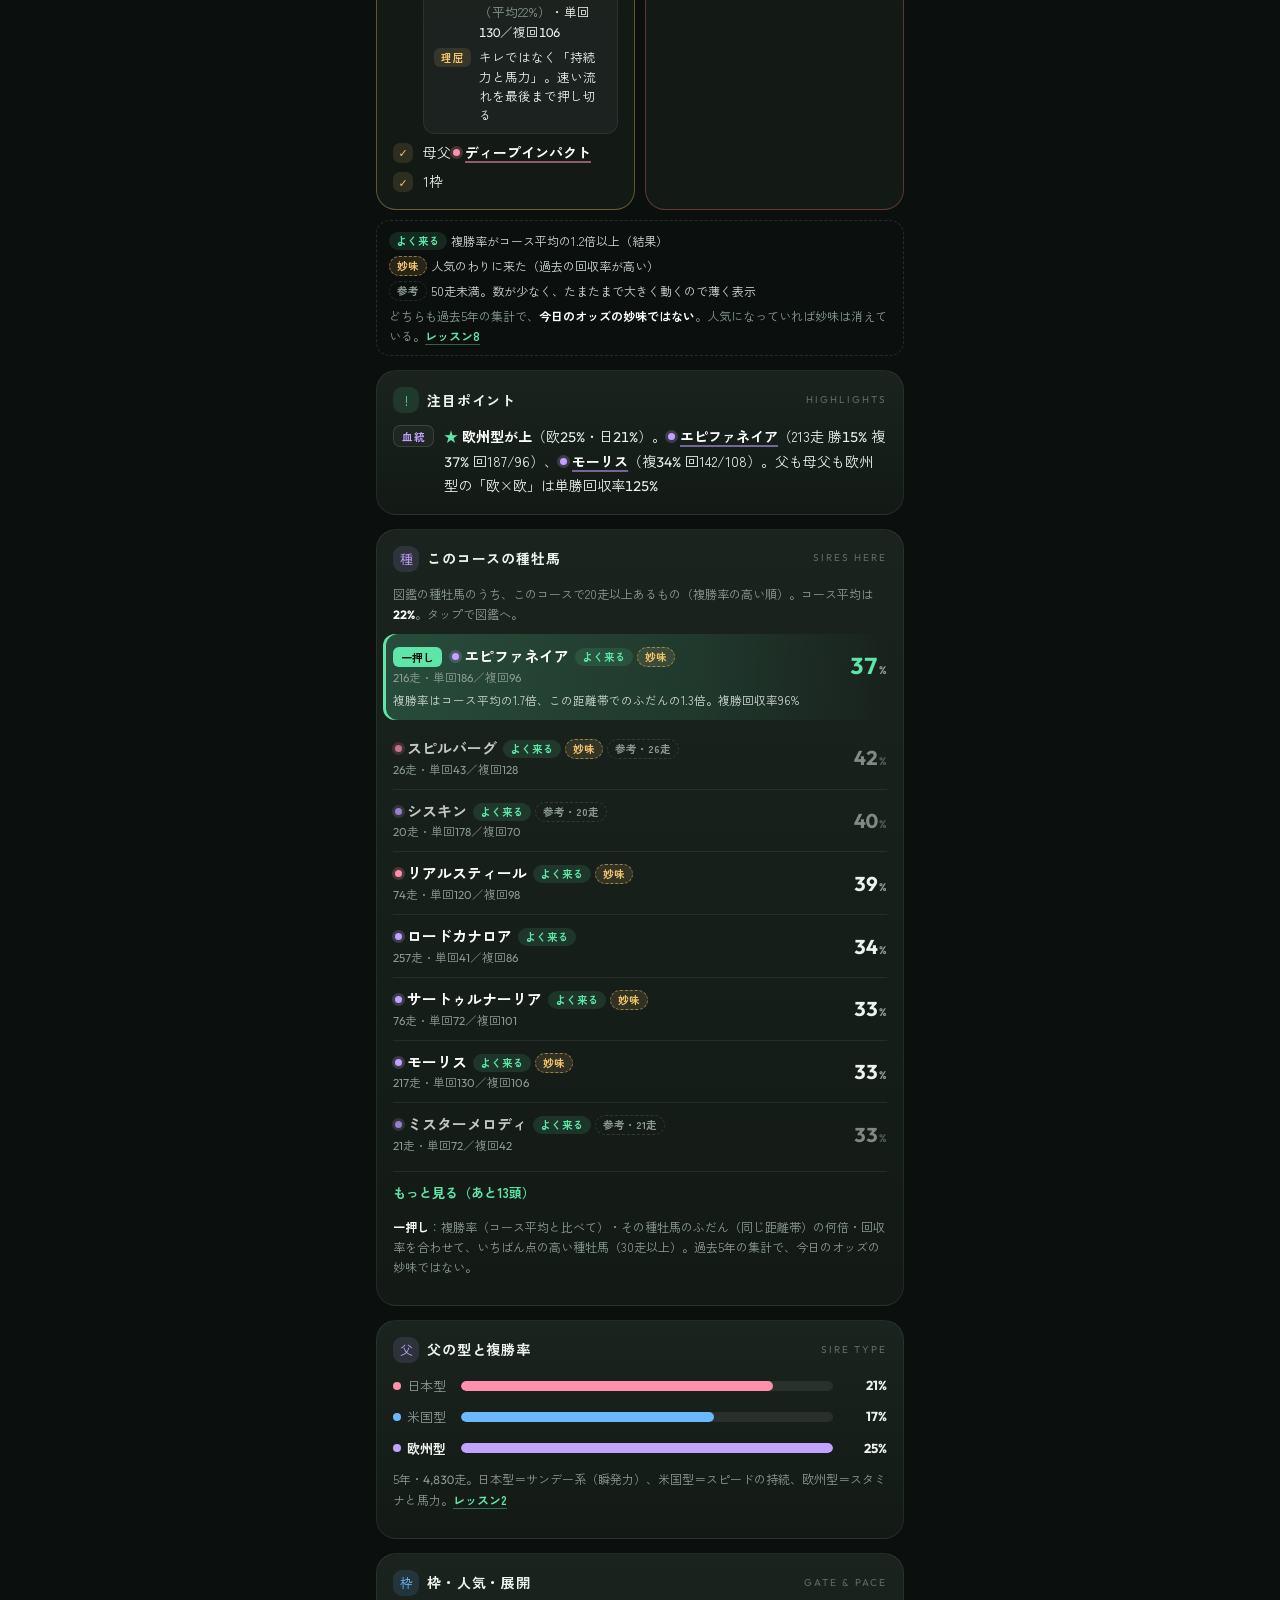
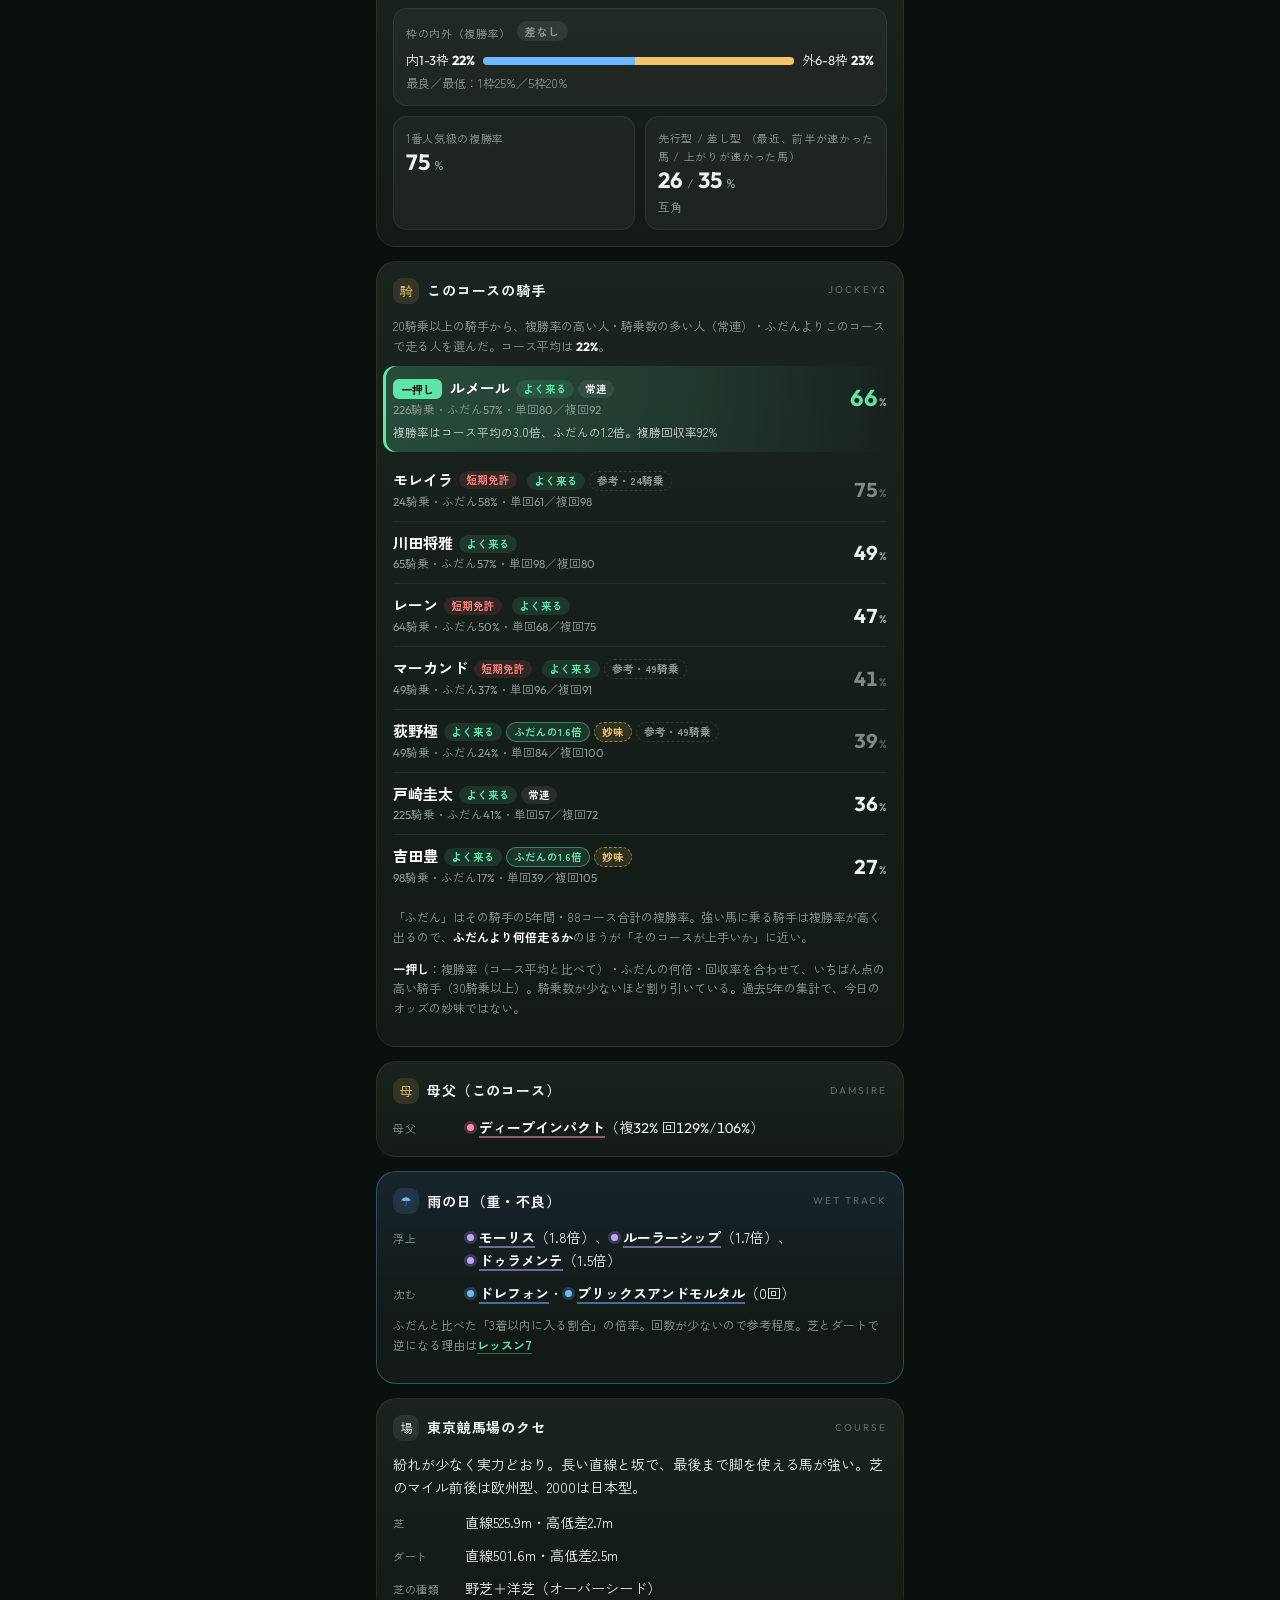
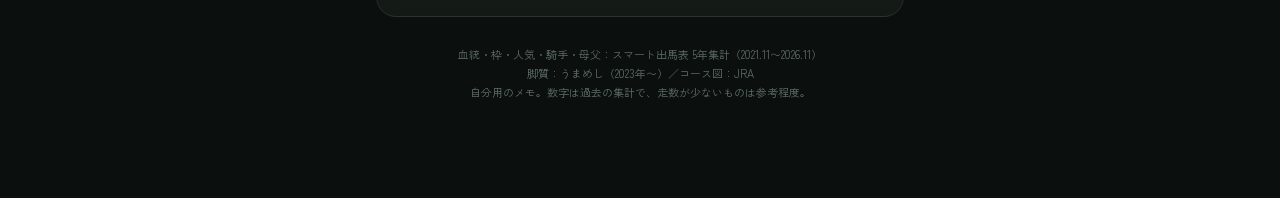
==== commit 1e97692b: "並べ替えの案内を1行で常時表示、レッスンに「タップで折りたたみ」、上のロゴを新アイコンに Co-Authored-By: Claude Opus 5.5 <noreply@anthropic.com>" ====
--- a/index.html
+++ b/index.html
@@ -22,7 +22,7 @@
     <header class="topbar">
       <div class="brand">
         <button id="topback" class="topback" data-back aria-label="前の画面に戻る"><b>‹</b>戻る</button>
-        <svg class="brand-mark" viewBox="0 0 32 32" aria-hidden="true"><path d="M8 25c-2.5-3-3.5-6.5-3-10.5C5.8 8.6 10.3 5 16 5s10.2 3.6 11 9.5c.5 4-.5 7.5-3 10.5" fill="none" stroke="currentColor" stroke-width="3" stroke-linecap="round"/><circle cx="8.5" cy="17" r="1.6" fill="currentColor"/><circle cx="23.5" cy="17" r="1.6" fill="currentColor"/><circle cx="11" cy="10.5" r="1.6" fill="currentColor"/><circle cx="21" cy="10.5" r="1.6" fill="currentColor"/></svg>
+        <img class="brand-mark" src="icon-180.png" alt="" aria-hidden="true">
         <div>
           <div class="brand-name">Turf Note</div>
           <div class="brand-sub">コースから買い方を引く</div>
--- a/style.css
+++ b/style.css
@@ -174,7 +174,7 @@
   border-bottom: 1px solid var(--line);
 }
 .brand { display: flex; align-items: center; gap: 10px; }
-.brand-mark { width: 30px; height: 30px; color: var(--accent); flex: 0 0 auto; }
+.brand-mark { width: 36px; height: 36px; border-radius: 9px; flex: 0 0 auto; display: block; }
 .brand-name { font-family: var(--display); font-weight: 700; font-size: 19px; letter-spacing: 0.04em; line-height: 1.1; }
 .brand-sub { font-size: 11px; color: var(--muted); letter-spacing: 0.08em; }
 .skin-btn {
@@ -476,6 +476,68 @@
 .secnav::-webkit-scrollbar { display: none; }
 .secnav button { flex: 0 0 auto; padding: 4px 11px; border-radius: 999px; font-size: 12.5px; font-weight: 700; border: 1px solid var(--line2); color: var(--text2); background: var(--glass); }
 .secnav button.on { border-color: var(--accent); color: var(--accent); background: var(--accent-soft); }
+.secnav button { -webkit-user-select: none; user-select: none; -webkit-touch-callout: none; transition: box-shadow .15s, background .15s; }
+.secnav button.lifted { position: relative; z-index: 2; transition: none; border-color: var(--accent); color: var(--accent); background: var(--accent-soft); box-shadow: 0 6px 18px rgba(0,0,0,.35); scale: 1.08; }
+.secnav.dragging { overflow-x: hidden; }
+.secnav button.secreset { color: var(--muted); border-style: dashed; font-weight: 600; }
+.sechint { margin: 10px 2px -6px; font-size: 10px; color: var(--faint); line-height: 1.3; text-align: right; }
+/* 今年のリーディング：トップ・上位・中堅・下位 */
+.jlead { font-weight: 700; }
+.jlead.t-トップ, .jlead-pill.t-トップ { color: #2f6fd6; }
+.jlead.t-上位, .jlead-pill.t-上位 { color: var(--turf, #2f9a5a); }
+.jlead.t-中堅, .jlead-pill.t-中堅 { color: var(--text2); }
+.jlead.t-下位, .jlead-pill.t-下位 { color: var(--muted); }
+.jlead-pill.t-トップ { border-color: #2f6fd6; }
+.jlead-pill.t-上位 { border-color: var(--turf, #2f9a5a); }
+.jfam {display: flex; gap: 8px; align-items: baseline; margin: -2px 0 10px; font-size: 13px; line-height: 1.5; }
+.jfam .k { flex: 0 0 auto; font-size: 11px; font-weight: 800; padding: 1px 7px; border-radius: 6px; background: var(--glass2); color: var(--text2); }
+.jfam a { color: var(--accent); text-decoration: underline; text-underline-offset: 2px; }
+/* 今週の開催・重賞 */
+.week { margin: 0 0 12px; padding: 10px 12px; border-radius: 14px; background: var(--glass); border: 1px solid var(--line); }
+.week-h { display: flex; align-items: center; gap: 8px; flex-wrap: wrap; }
+.week-t { font-size: 11px; font-weight: 800; letter-spacing: .08em; color: var(--accent); }
+.week-d { font-family: var(--num); font-size: 12px; color: var(--muted); }
+.week-v { display: flex; gap: 6px; margin-left: auto; }
+.week-v .wv { padding: 3px 12px; border-radius: 999px; font-size: 13px; font-weight: 800; border: 1px solid var(--line2); color: var(--text2); background: transparent; }
+.week-v .wv.is-active { border-color: var(--accent); color: var(--accent); background: var(--accent-soft); }
+.week-r { display: flex; gap: 6px; margin-top: 8px; }
+.week-r .wr { flex: 0 0 auto; display: flex; align-items: center; gap: 6px; padding: 5px 10px 5px 6px; border-radius: 10px; border: 1px solid var(--line2); background: var(--glass2); color: var(--text); text-align: left; }
+.week-r .wr.is-active { border-color: var(--accent); }
+.week-r .wr:disabled { opacity: .55; }
+.wr-n { font-size: 13px; font-weight: 700; }
+.wr-c { font-size: 11px; color: var(--muted); font-family: var(--num); }
+.gr { font-family: var(--num); font-size: 10px; font-weight: 800; padding: 2px 5px; border-radius: 5px; color: #fff; background: #777; }
+.gr.g1 { background: #2f6fd6; } .gr.g2 { background: #d64545; } .gr.g3 { background: #2f9a5a; }
+/* 血統表（4代） */
+.ped-head, .pgrid { display: grid; grid-template-columns: 0.95fr 1fr 1fr 1.1fr; gap: 2px; }
+.ped-head span { font-size: 10px; color: var(--faint); letter-spacing: .06em; padding: 0 4px 4px; }
+.pgrid { grid-template-rows: repeat(16, minmax(24px, auto)); border-radius: 10px; overflow: hidden; }
+.pc { display: flex; align-items: center; padding: 3px 5px; font-size: 11px; line-height: 1.25; min-width: 0; word-break: break-word; }
+.pc.m { background: rgba(80, 140, 230, .13); }
+.pc.f { background: rgba(230, 100, 140, .12); }
+.pc.g1 { font-size: 13.5px; font-weight: 800; }
+.pc.g2 { font-size: 12.5px; font-weight: 700; }
+.pc.g3 { font-size: 11.5px; }
+.pc.g4 { font-size: 10.5px; color: var(--text2); }
+.pc small { display: block; font-size: 9px; color: var(--faint); font-weight: 500; }
+.pc a { color: var(--accent); text-decoration: underline; text-decoration-thickness: 1px; text-underline-offset: 2px; }
+.pc a i { display: block; font-style: normal; font-size: 9px; color: var(--muted); text-decoration: none; }
+.pc.x { box-shadow: inset 3px 0 0 #9b7be0; }
+.pcross .k { box-shadow: inset 3px 0 0 #9b7be0; }
+.pcross { display: flex; flex-wrap: wrap; gap: 6px 10px; align-items: center; margin-top: 10px; font-size: 12px; }
+.pcross .k { font-size: 11px; font-weight: 800; padding: 2px 7px; border-radius: 6px; background: var(--glass2); color: var(--text2); }
+.pcross .cx b { font-weight: 700; }
+.pz { color: var(--accent); font-weight: 700; }
+/* レッスン（折りたたみ） */
+details.lessons-box > summary { list-style: none; cursor: pointer; margin-bottom: 0; }
+details.lessons-box > summary::-webkit-details-marker { display: none; }
+details.lessons-box[open] > summary { margin-bottom: 12px; }
+details.lessons-box .foldhint { margin-left: auto; font-size: 10px; color: var(--faint); }
+details.lessons-box .foldhint i { font-style: normal; }
+details.lessons-box .h-open, details.lessons-box[open] .h-closed { display: none; }
+details.lessons-box[open] .h-open { display: inline; }
+details.lessons-box .fold { color: var(--muted); font-size: 13px; transition: transform .2s; transform: rotate(-90deg); }
+details.lessons-box[open] .fold { transform: none; }
 [data-sec] { scroll-margin-top: calc(env(safe-area-inset-top, 0px) + 112px); }
 :root[data-skin="paddock"] .secnav button { border-radius: 6px; }
 
@@ -660,3 +722,26 @@
 .tab .ti-course { --m: url(img/tab-course.png); }
 .tab .ti-blood { --m: url(img/tab-blood.png); }
 .tab .ti-jockey { --m: url(img/tab-jockey.png); width: 32px; }
+.pill-lean { font-weight: 700; }
+.pill-lean.fw { border-color: var(--us); color: var(--us); }
+.pill-lean.cl { border-color: var(--jp); color: var(--jp); }
+.pill-lean.strong.fw { background: var(--us); color: var(--bg); }
+.pill-lean.strong.cl { background: var(--jp); color: var(--bg); }
+.jtagline { font-size: 11.5px; color: var(--text2); line-height: 1.45; }
+.jtagline b { color: var(--gold); }
+.pill.jnick { border-color: var(--gold); color: var(--gold); font-weight: 700; }
+.pill.jgen { border-color: var(--eu); color: var(--eu); }
+.jrep .sub:first-child { margin-top: 0; }
+.jrep .sn-l { margin-bottom: 6px; }
+.jout { color: var(--red); font-weight: 700; }
+.pill.jout-pill { border-color: var(--red); color: var(--red); font-weight: 700; }
+.lab.out { background: var(--red-soft); color: var(--red); }
+
+/* 一押しの騎手：行に色を付けて目立たせる */
+.srow.pick { margin: 2px -10px 6px; padding: 10px; border-radius: 12px; border-top-color: transparent;
+  background: linear-gradient(90deg, color-mix(in srgb, var(--accent) 22%, transparent), var(--accent-soft) 60%, transparent);
+  box-shadow: inset 3px 0 0 var(--accent); }
+.srow.pick + .srow { border-top-color: transparent; }
+.srow.pick .srow-p { color: var(--accent); font-size: 23px; }
+.pickmark { display: inline-block; font-size: 11px; font-weight: 700; padding: 1px 8px; border-radius: 6px; background: var(--accent); color: var(--on-accent); margin-right: 2px; }
+.pickwhy { grid-column: 1 / -1; font-size: 11.5px; color: var(--text2); margin-top: 3px; }
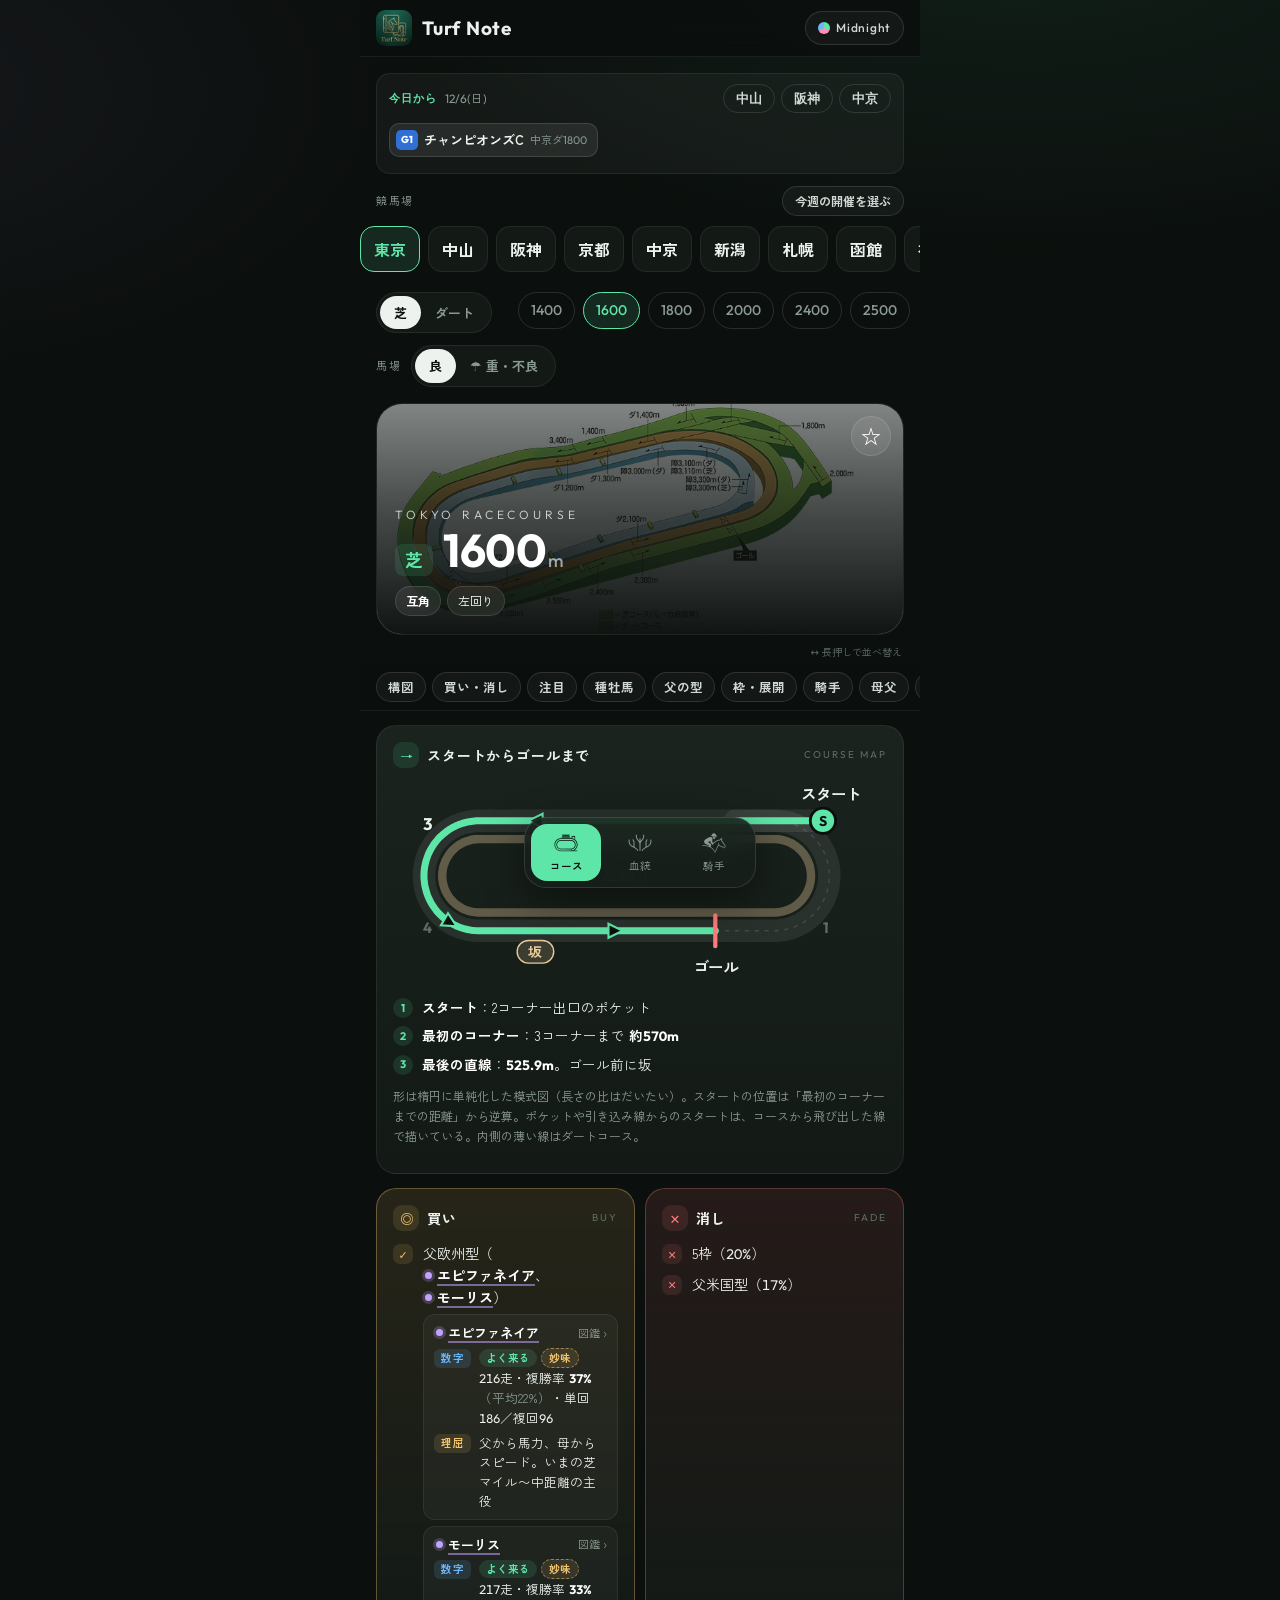
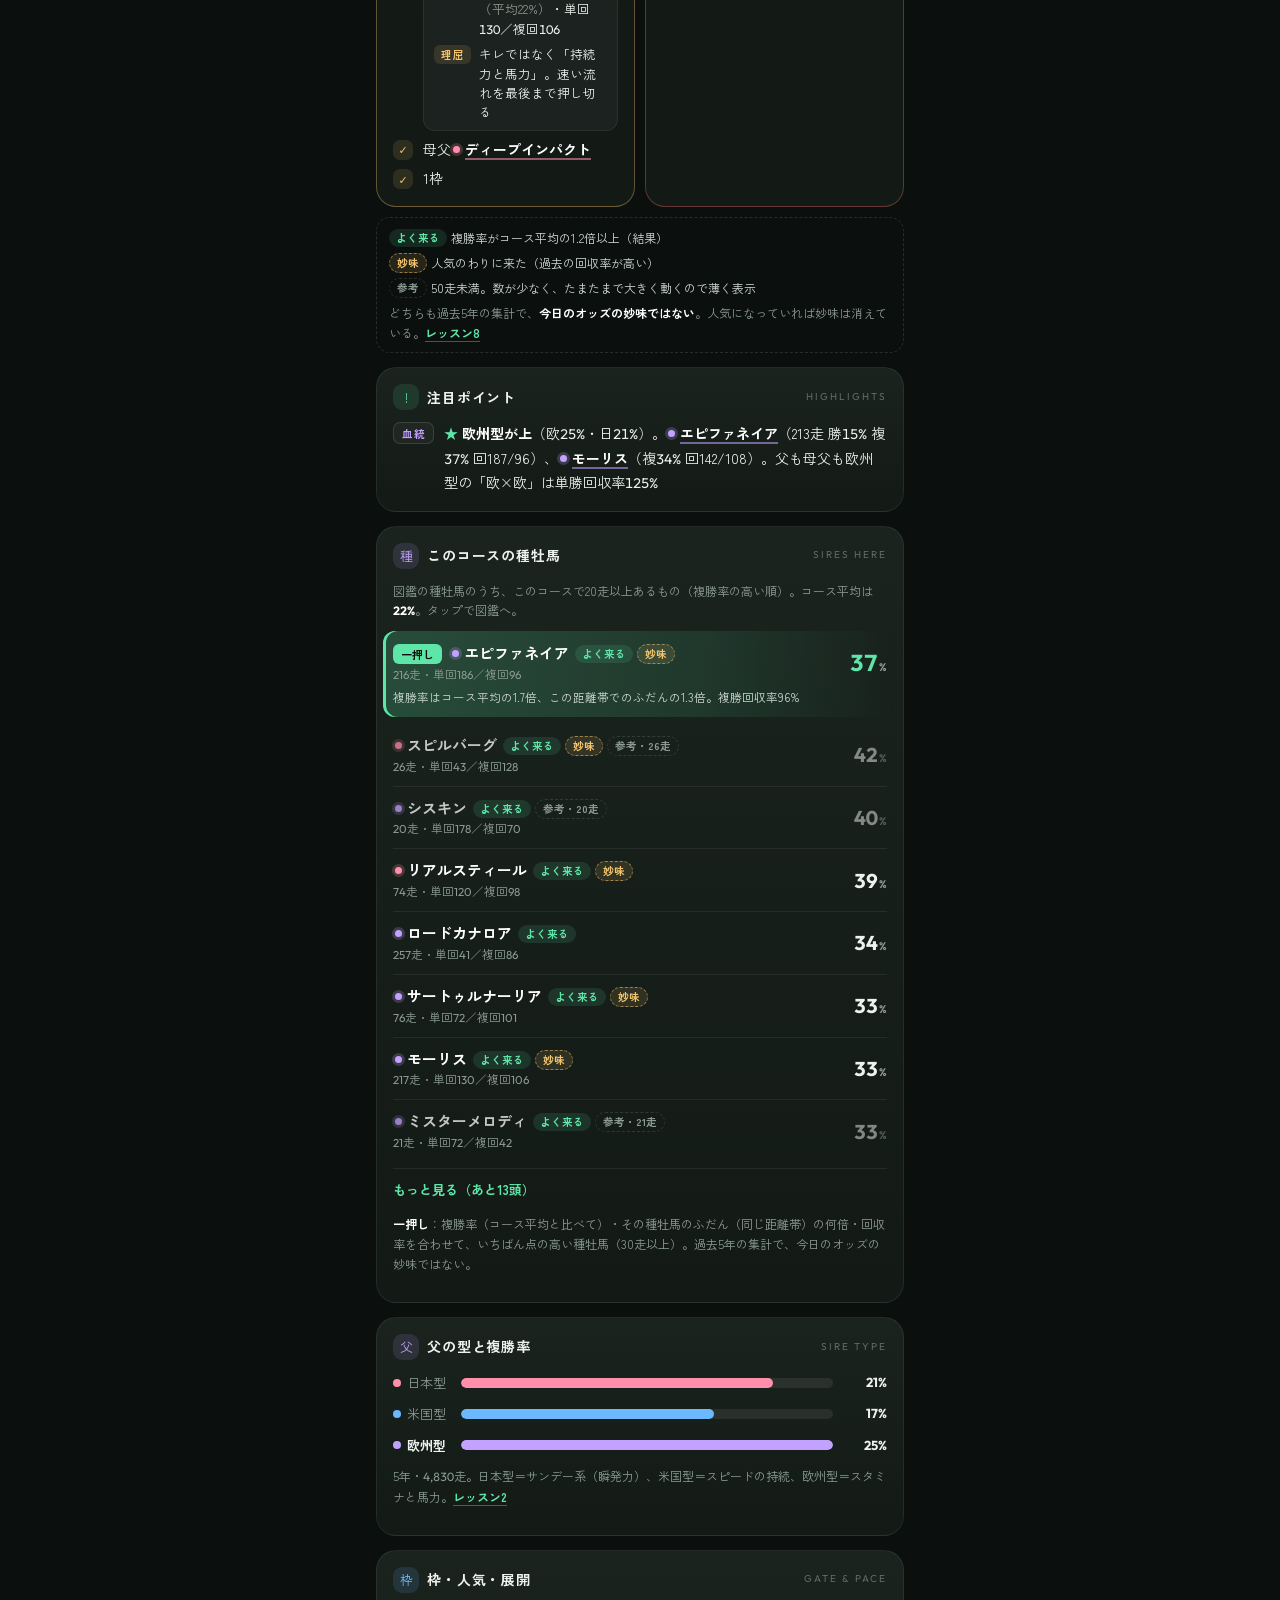
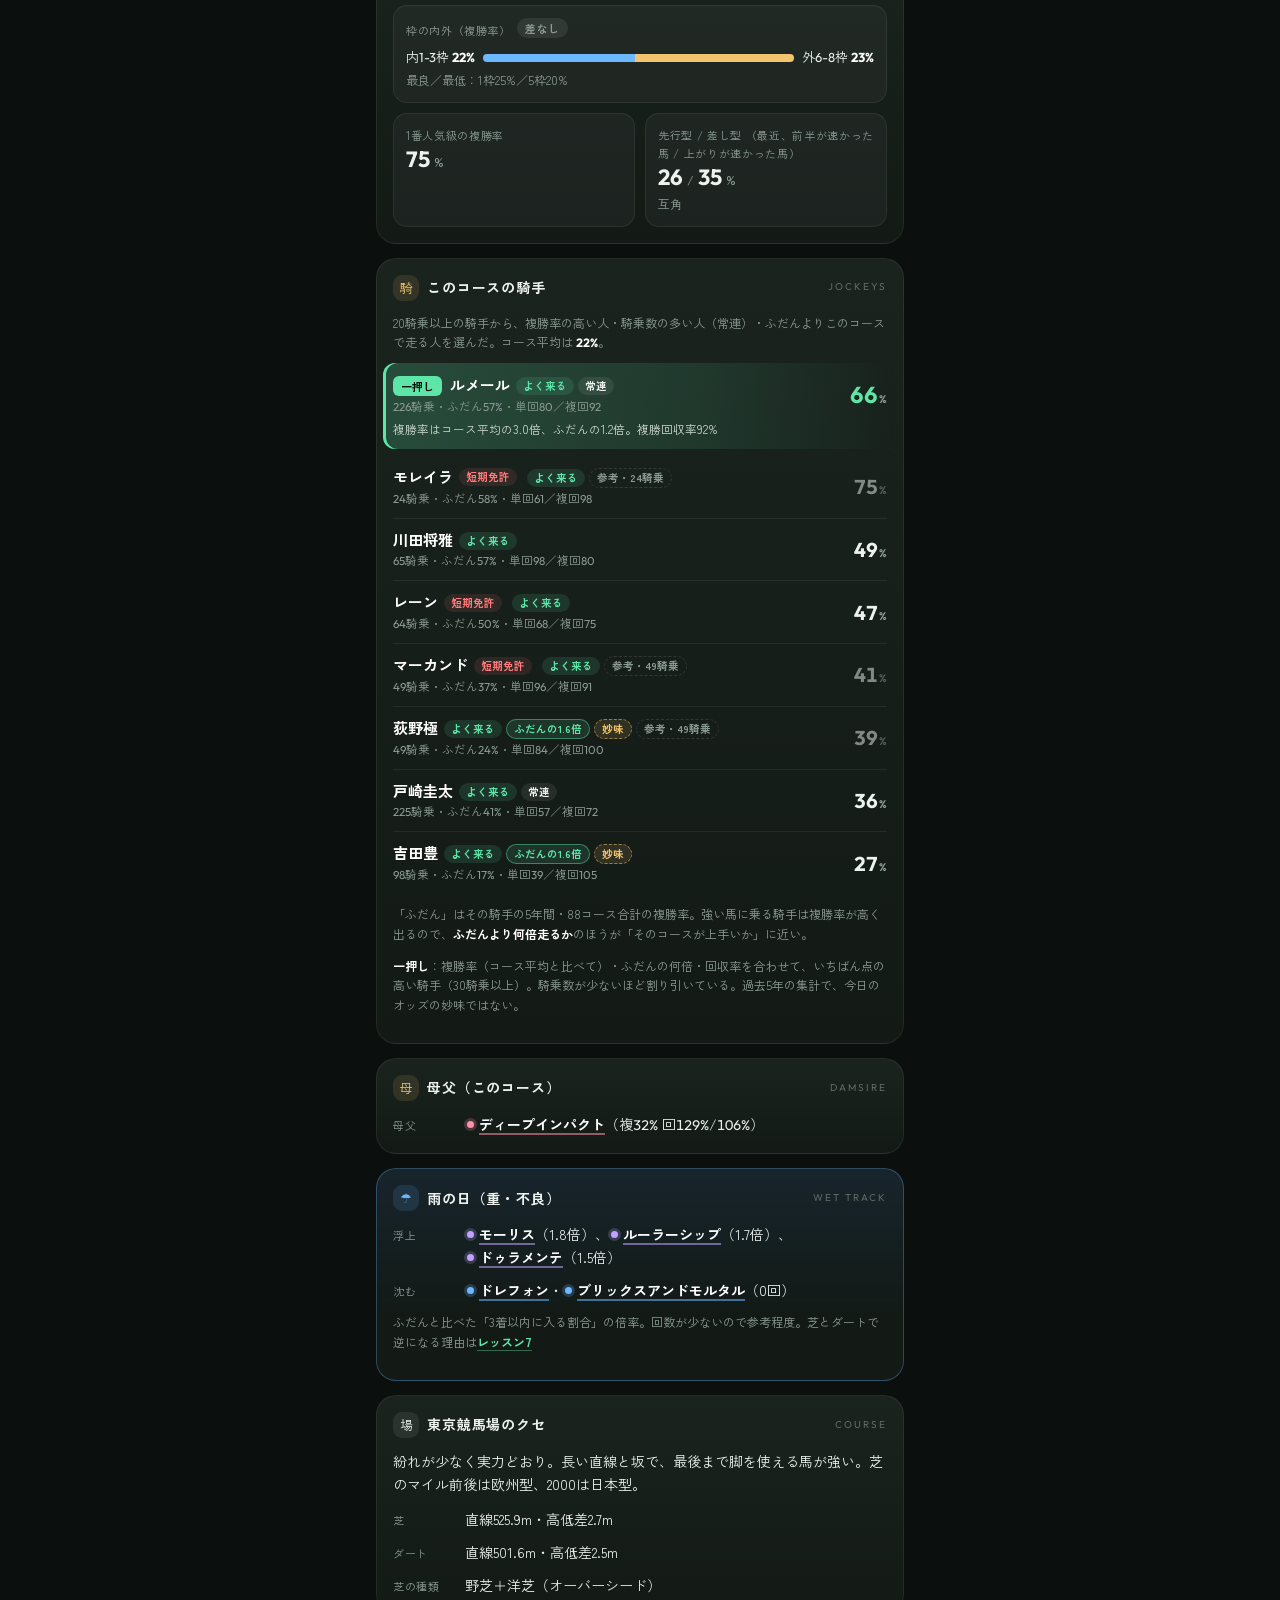
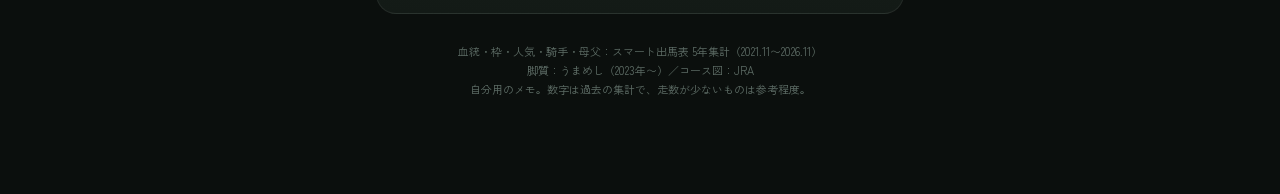
==== commit be8766dd: "上の副題「コースから買い方を引く」を外す Co-Authored-By: Claude Opus 5.5 <noreply@anthropic.com>" ====
--- a/index.html
+++ b/index.html
@@ -24,9 +24,7 @@
         <button id="topback" class="topback" data-back aria-label="前の画面に戻る"><b>‹</b>戻る</button>
         <img class="brand-mark" src="icon-180.png" alt="" aria-hidden="true">
         <div>
-          <div class="brand-name">Turf Note</div>
-          <div class="brand-sub">コースから買い方を引く</div>
-        </div>
+          <div class="brand-name">Turf Note</div>        </div>
         <button id="skin" class="skin-btn" aria-label="デザインを切り替える"><i></i><span>Midnight</span></button>
       </div>
     </header>
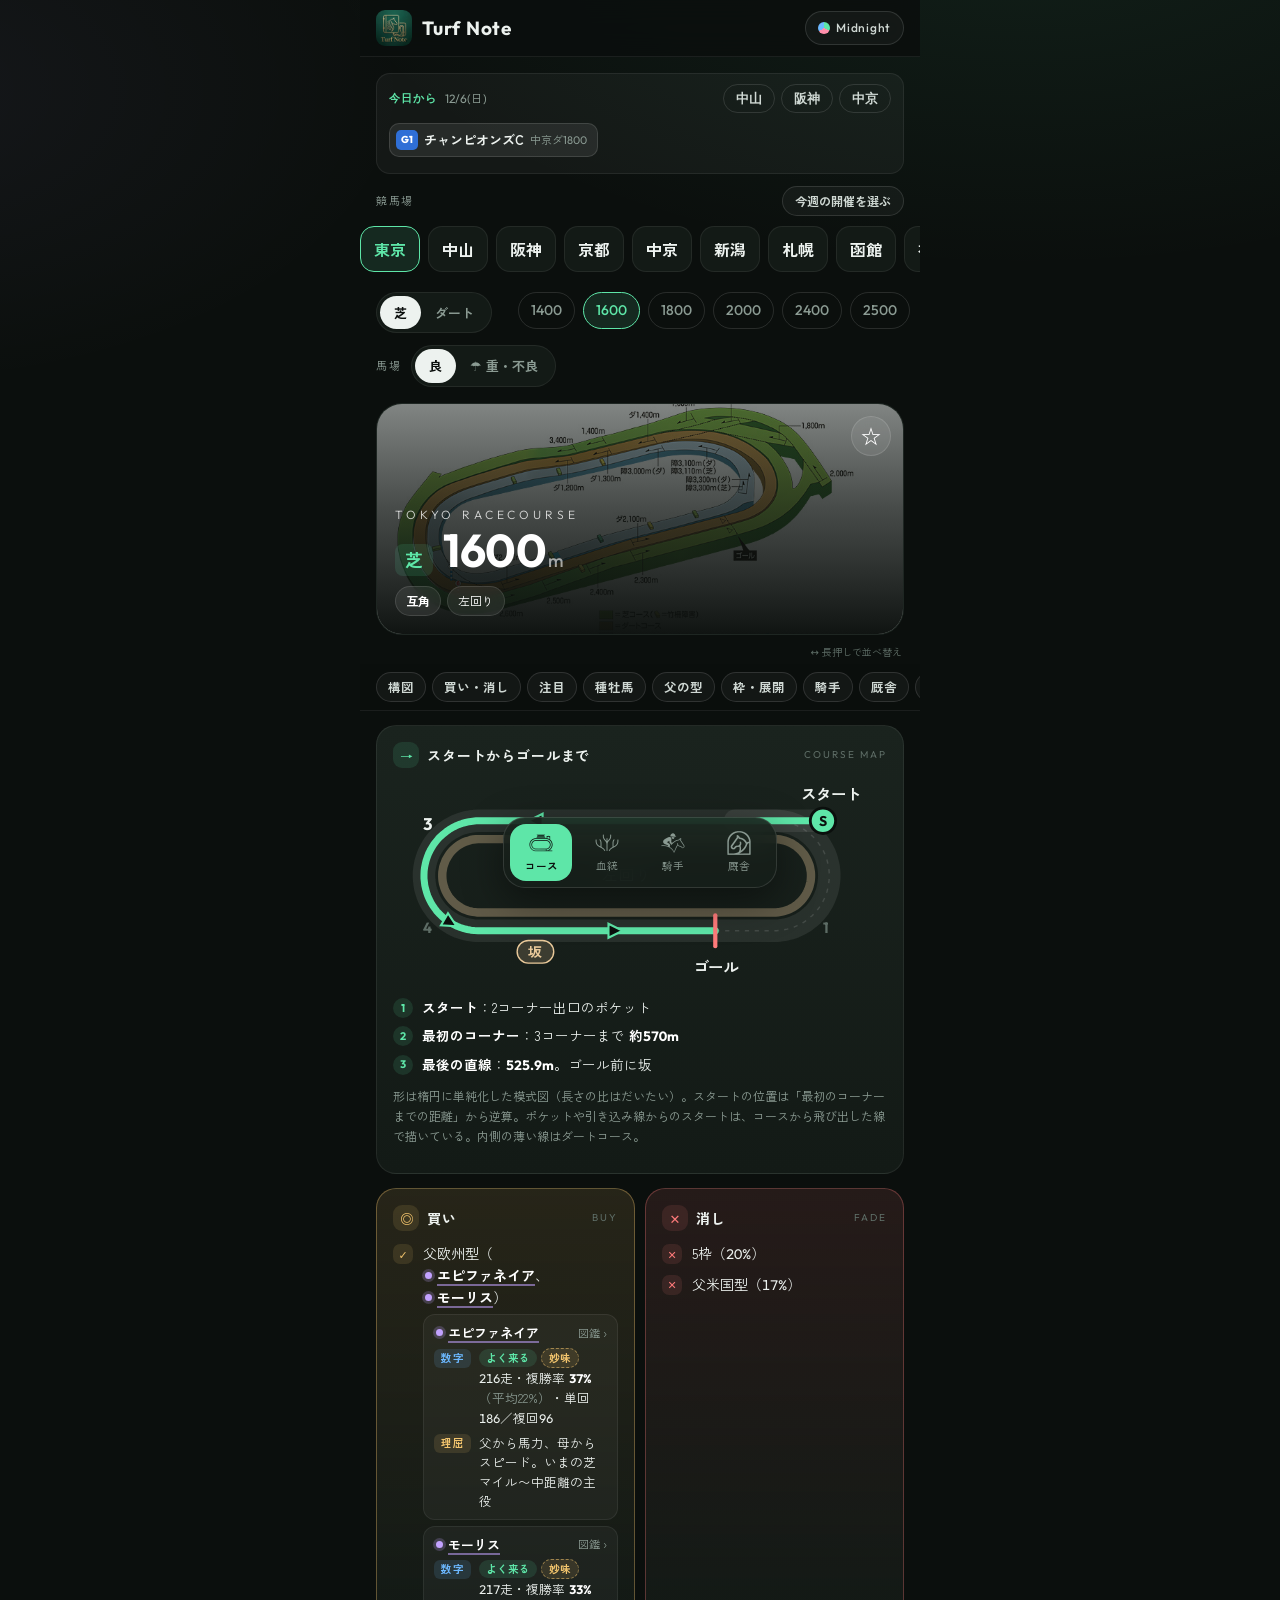
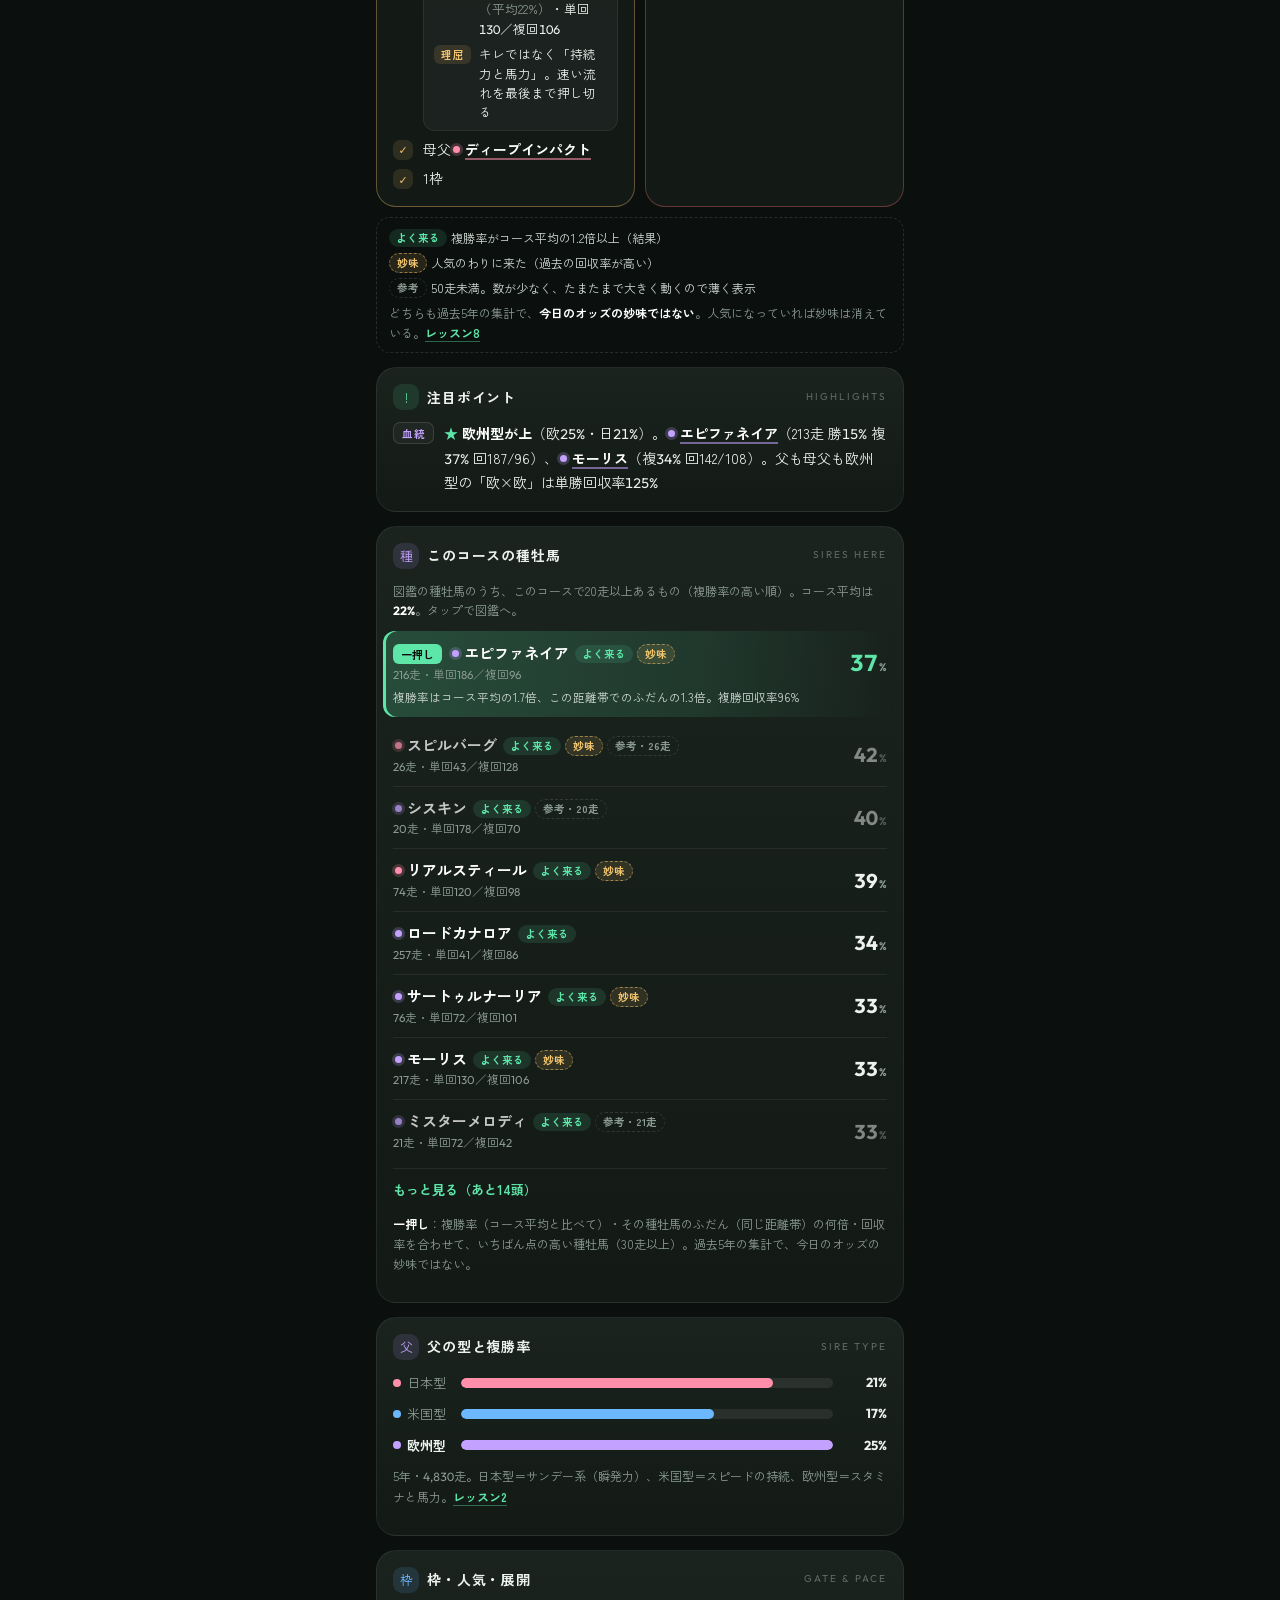
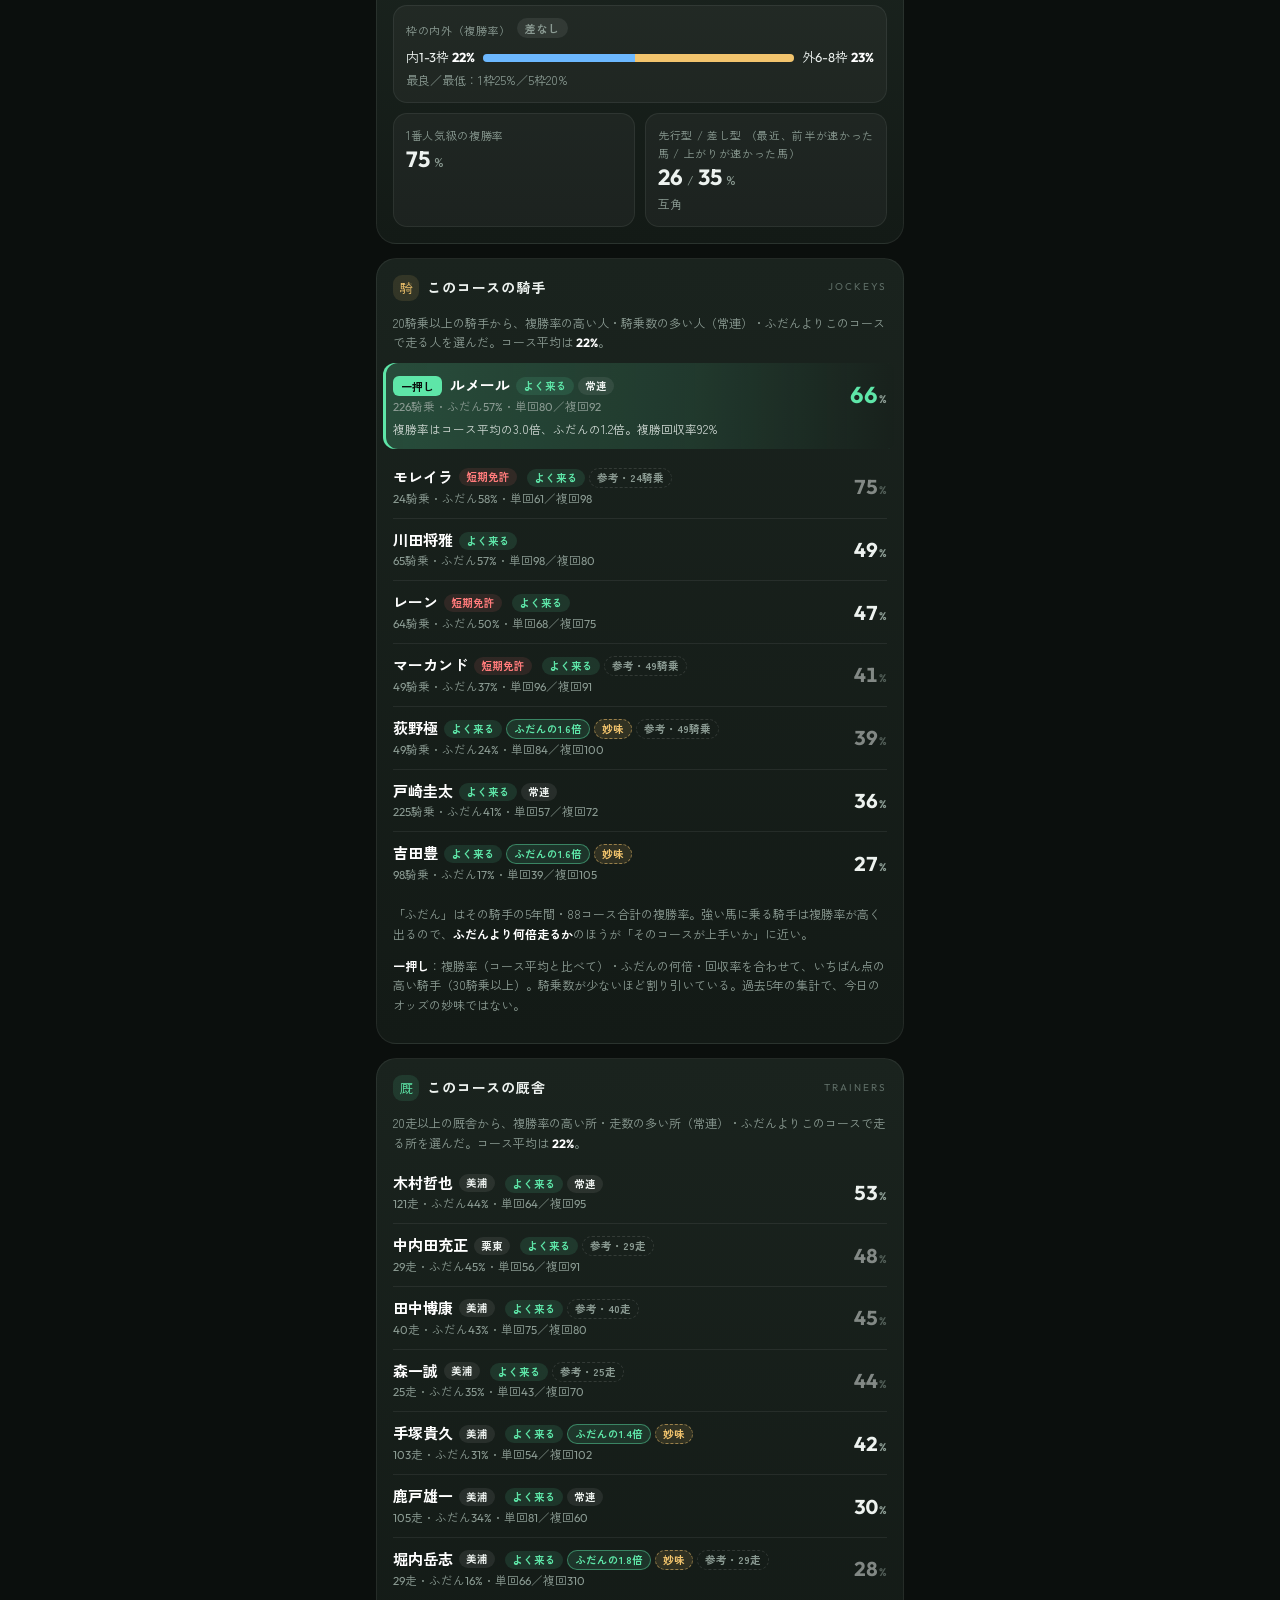
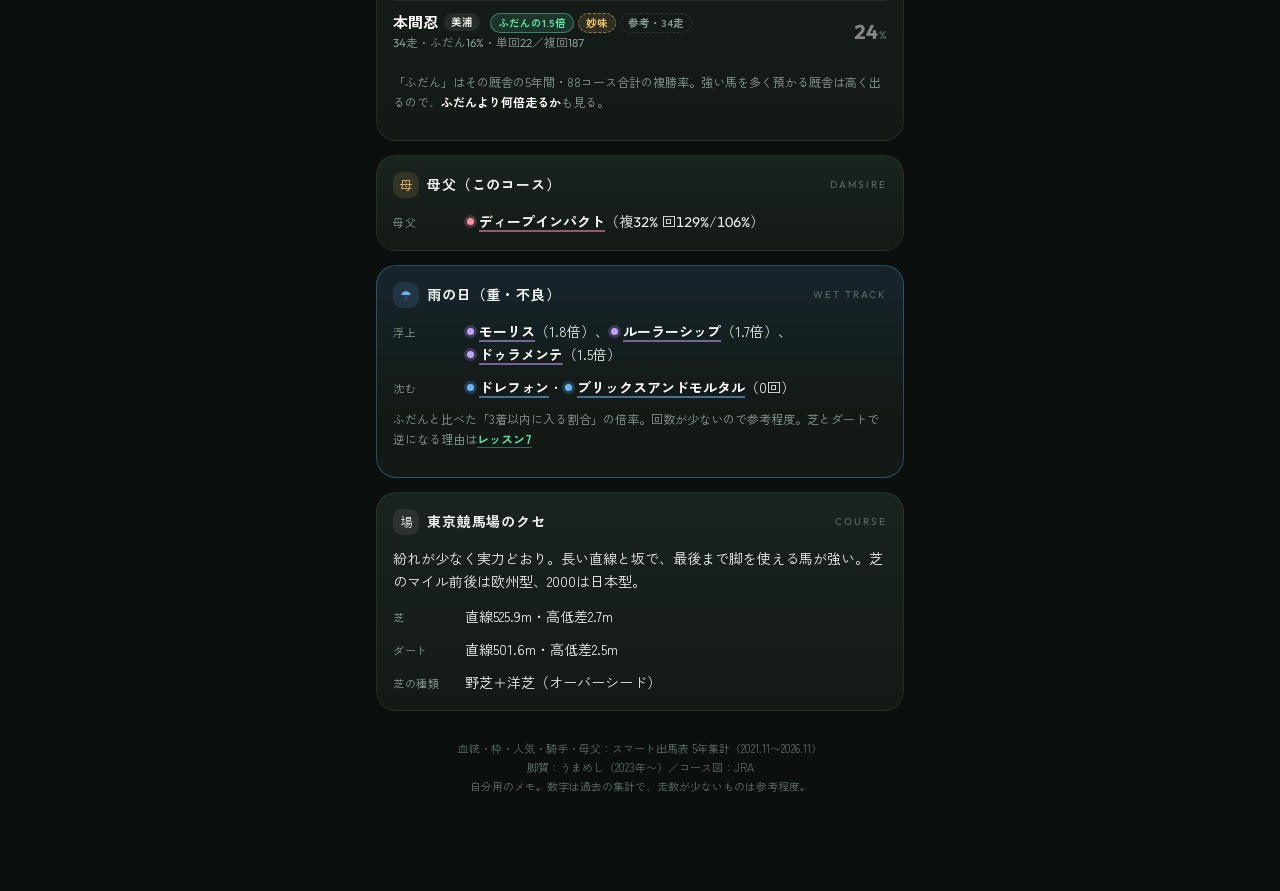
==== commit 51e954a6: "厩舎タブを追加：163厩舎の成績・今年の順位と所属・競馬場別と遠征・コースごと・メモ。コース画面に「このコースの厩舎」 Co-Authored-By: Claude Opus 5.5 <noreply" ====
--- a/index.html
+++ b/index.html
@@ -35,6 +35,7 @@
       <button class="tab is-active" data-tab="course"><i class="ti ti-course" aria-hidden="true"></i><span>コース</span></button>
       <button class="tab" data-tab="blood"><i class="ti ti-blood" aria-hidden="true"></i><span>血統</span></button>
     <button class="tab" data-tab="jockeys"><i class="ti ti-jockey" aria-hidden="true"></i><span>騎手</span></button>
+    <button class="tab" data-tab="trainers"><i class="ti ti-stable" aria-hidden="true"></i><span>厩舎</span></button>
     </nav>
   </div>
 
--- a/style.css
+++ b/style.css
@@ -357,6 +357,8 @@
 .zc-name { font-weight: 700; font-size: 14.5px; line-height: 1.3; word-break: keep-all; overflow-wrap: anywhere; }
 .zc-kw { display: flex; flex-wrap: wrap; gap: 4px; margin-top: 3px; }
 .kw { font-size: 10.5px; padding: 1px 7px; border-radius: 99px; background: var(--glass2); color: var(--text2); white-space: nowrap; }
+.zc-line .btag { display: inline-block; font-style: normal; font-size: 10px; line-height: 1.5; padding: 0 6px; border-radius: 8px; background: var(--pb); color: var(--pf); margin-right: 5px; letter-spacing: 0; }
+.pill.pbig, .shero .pill.pbig { background: var(--pb); color: var(--pf); border-color: var(--pb); font-weight: 700; }
 .tlegend { display: flex; gap: 12px; font-size: 11px; color: var(--muted); margin: 2px 0 8px; }
 .tlegend i { display: inline-block; width: 8px; height: 8px; border-radius: 50%; margin-right: 4px; vertical-align: 0; }
 .tree2, .tree2 ul { list-style: none; margin: 0; padding: 0; }
@@ -710,7 +712,7 @@
 .jstats div { display: grid; gap: 1px; padding: 8px; border-radius: 10px; background: var(--glass); border: 1px solid var(--line); }
 .jstats span { font-size: 10.5px; color: var(--muted); }
 .jstats b { font-size: 16px; }
-.tab { min-width: 70px; padding: 7px 12px; }
+.tab { min-width: 62px; padding: 7px 8px; }
 details.more { margin-top: 6px; border-top: 1px solid var(--line); }
 details.more > summary { list-style: none; cursor: pointer; padding: 10px 0 4px; font-size: 13px; font-weight: 700; color: var(--accent); }
 details.more > summary::-webkit-details-marker { display: none; }
@@ -722,6 +724,7 @@
 .tab .ti-course { --m: url(img/tab-course.png); }
 .tab .ti-blood { --m: url(img/tab-blood.png); }
 .tab .ti-jockey { --m: url(img/tab-jockey.png); width: 32px; }
+.tab .ti-stable { --m: url(img/tab-stable.png); }
 .pill-lean { font-weight: 700; }
 .pill-lean.fw { border-color: var(--us); color: var(--us); }
 .pill-lean.cl { border-color: var(--jp); color: var(--jp); }
